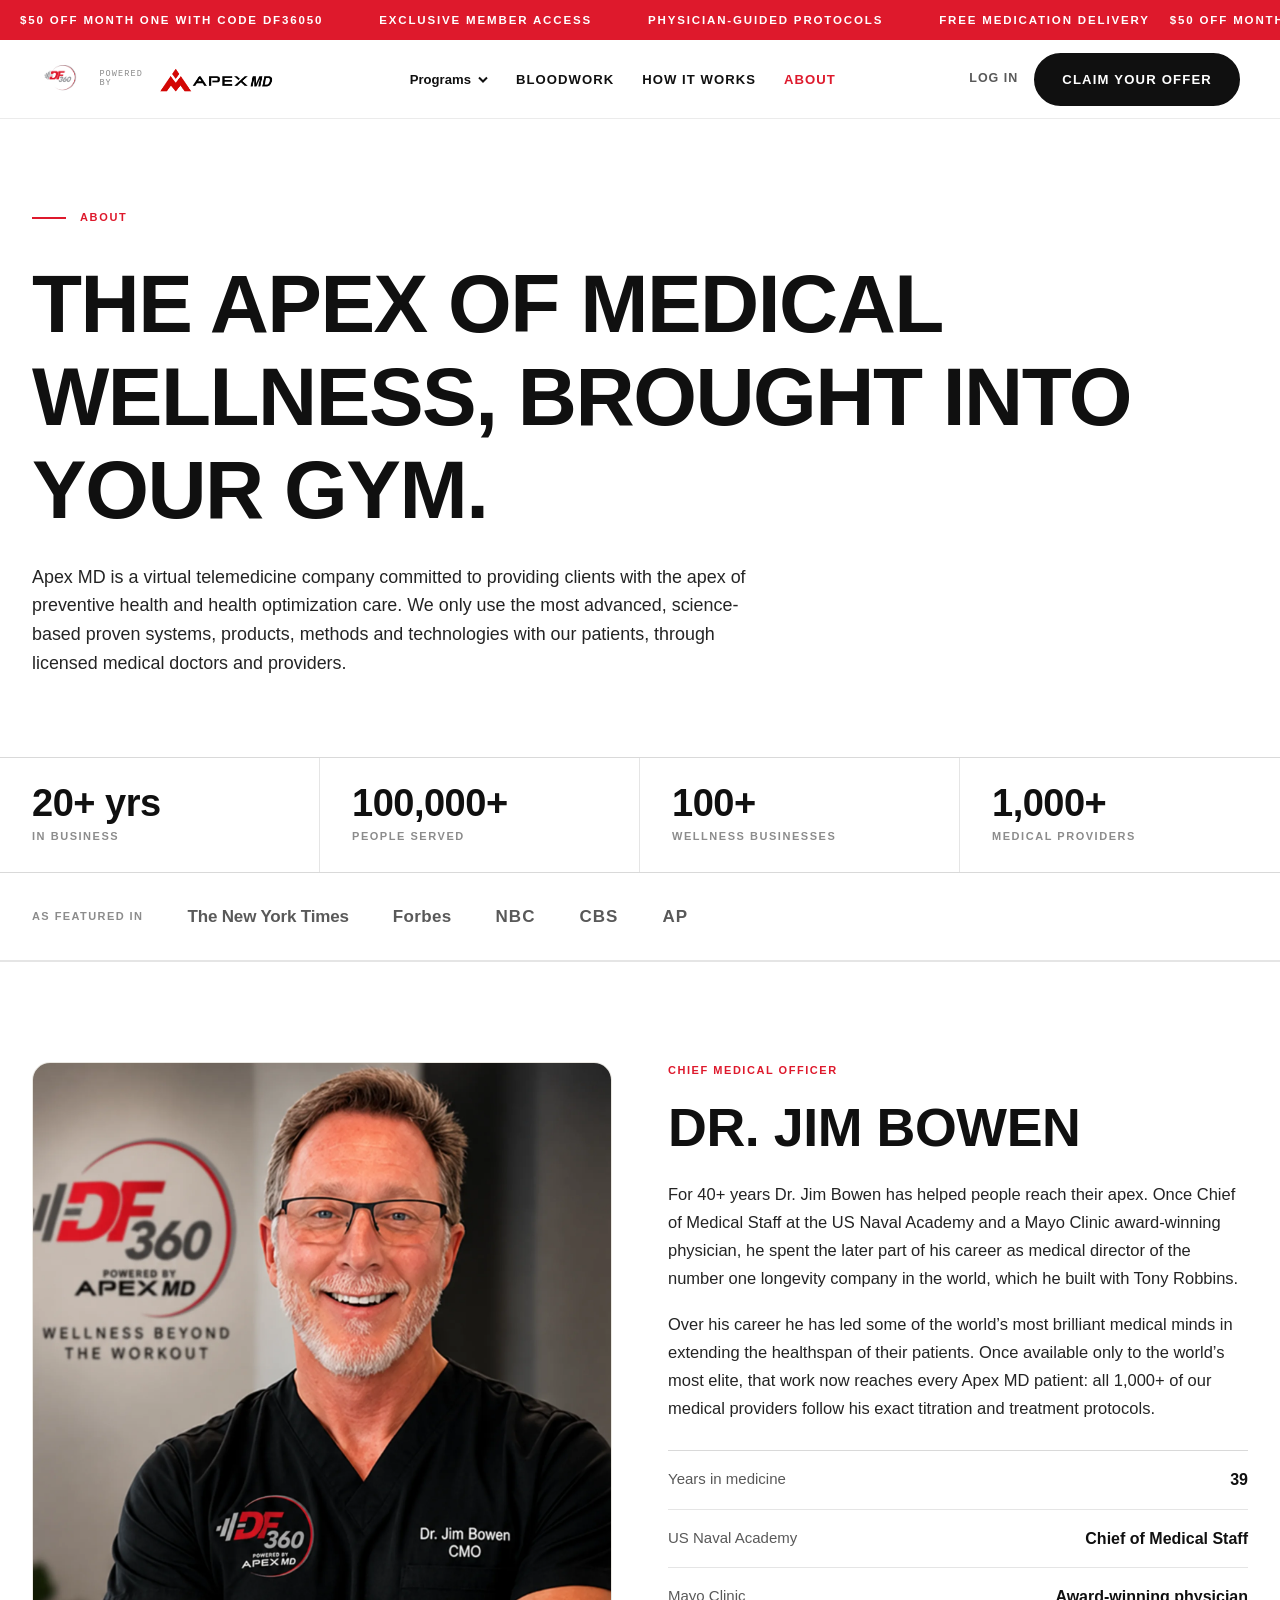
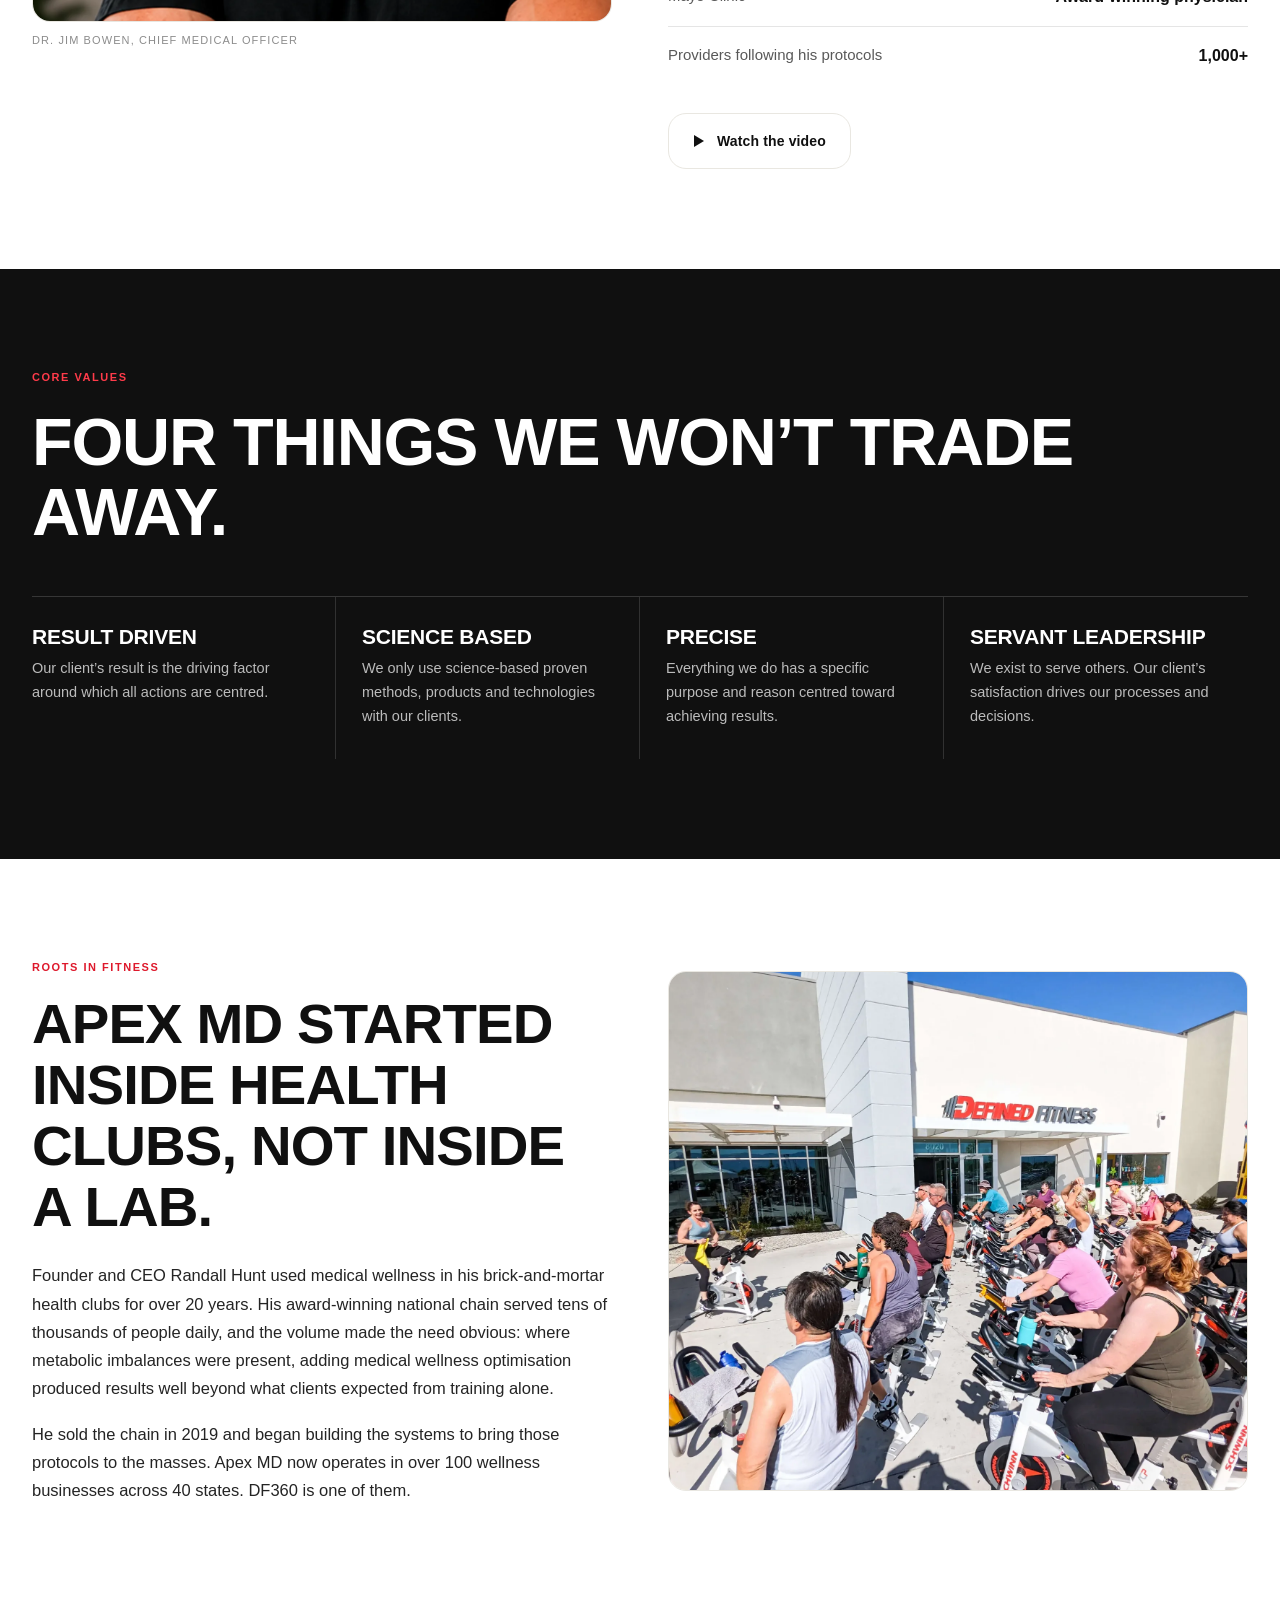
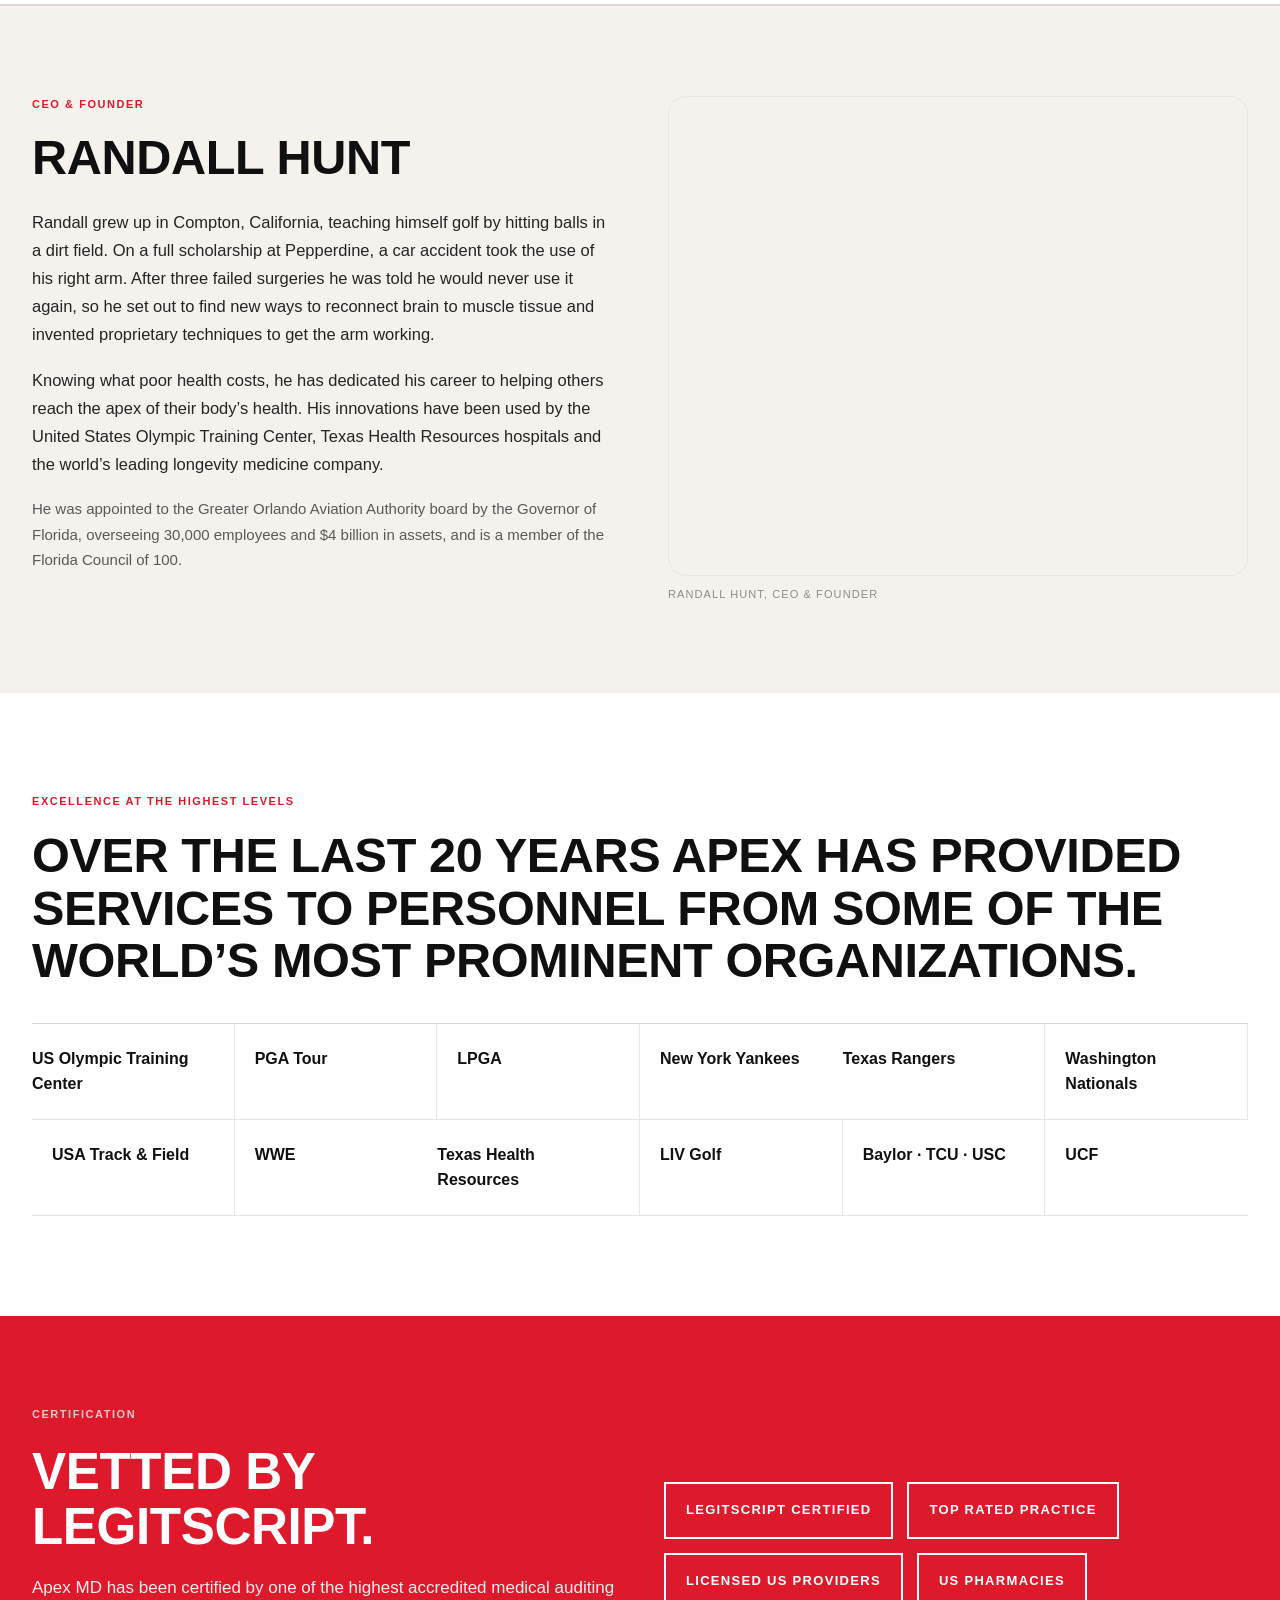
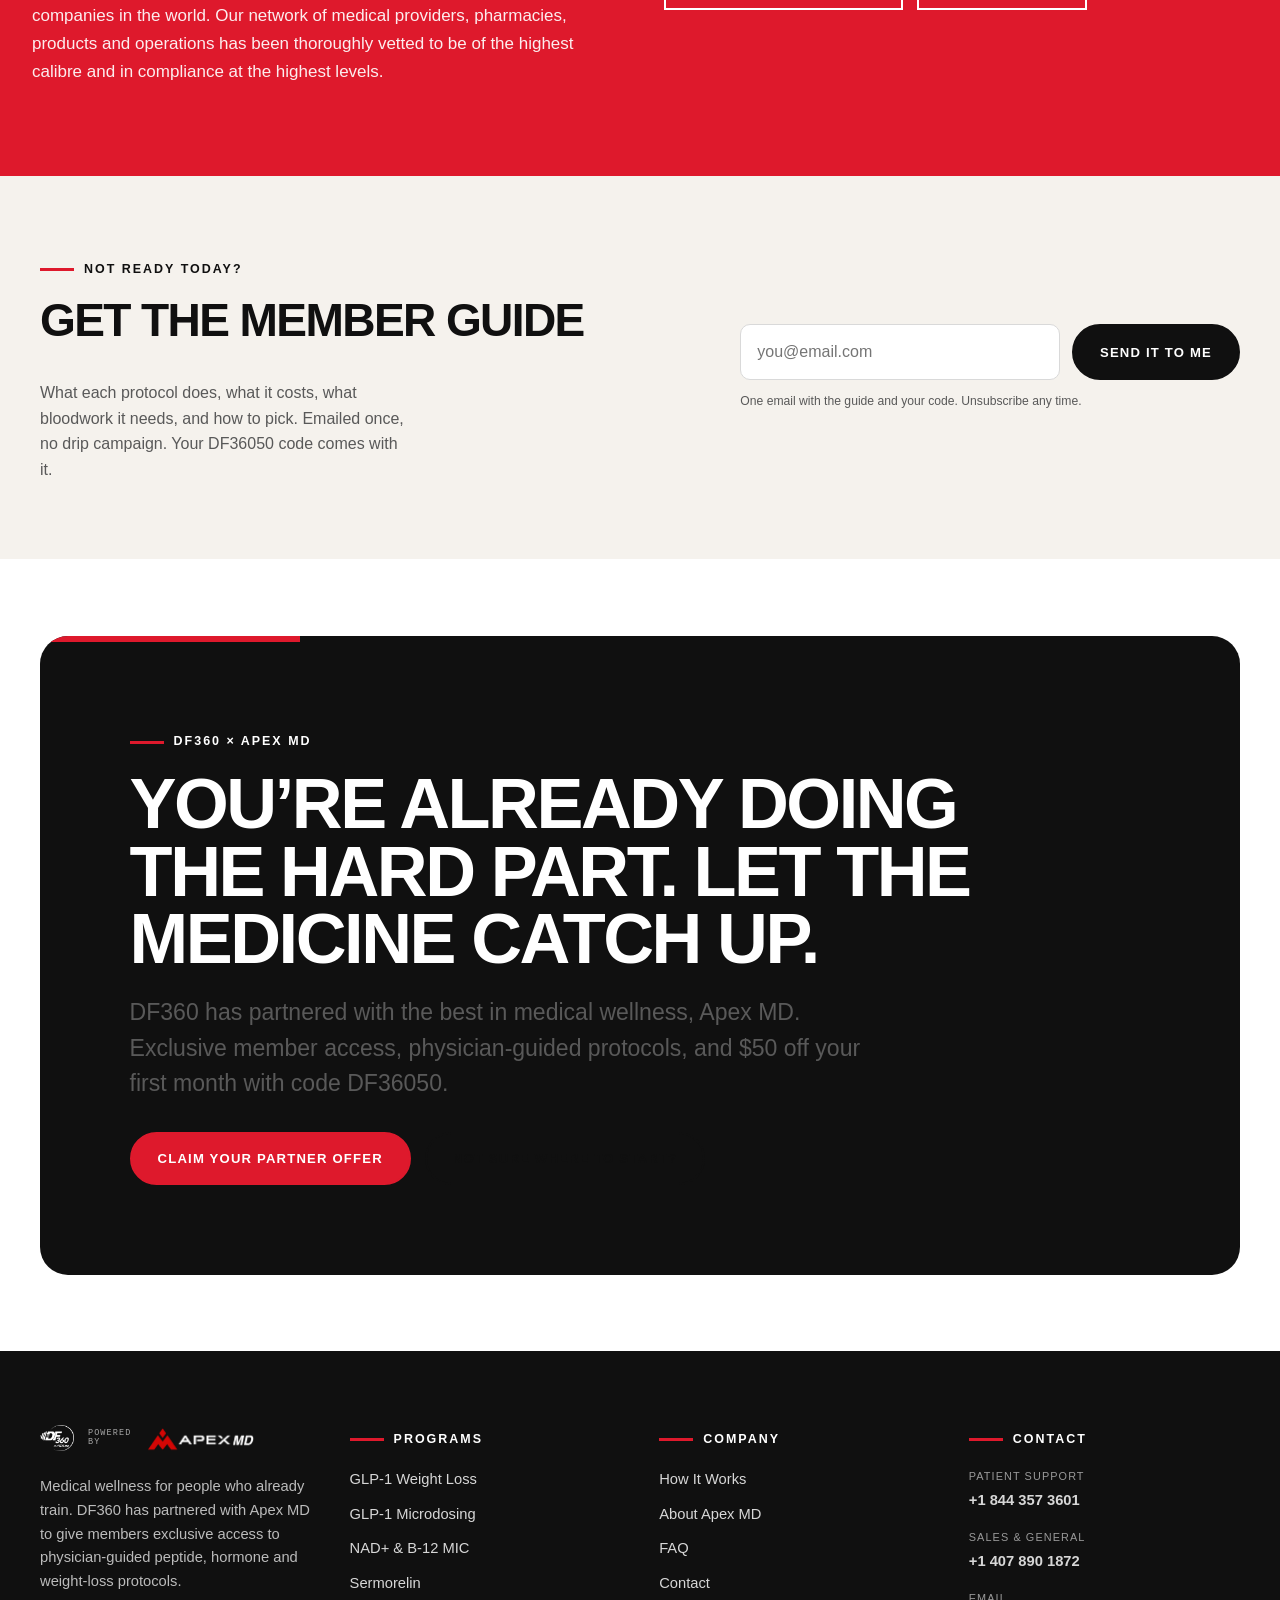
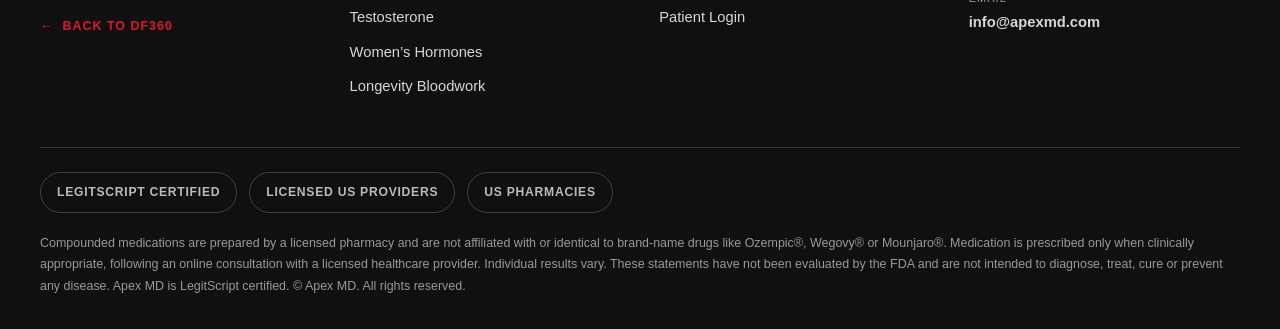
==== about.html @ 0dcdd66c "DF360 site: the SPENGA build rebranded for Defined Fitness Homepage carries the EoS structure in DF3" ====
<!DOCTYPE html>
<html lang="en">
<head>
<meta charset="utf-8">
<meta name="viewport" content="width=device-width, initial-scale=1">
<title>About — DF360 × Apex MD</title>
<meta name="description" content="Apex MD is the medical wellness partner for DF360. Physician-led protocols, quarterly bloodwork, and dosing tuned to your labs.">
<link rel="canonical" href="https://df360.apexmd.com/about.html">
<meta property="og:type" content="website">
<meta property="og:title" content="About — DF360 × Apex MD">
<meta property="og:description" content="Apex MD is the medical wellness partner for DF360. Physician-led protocols, quarterly bloodwork, and dosing tuned to your labs.">
<meta property="og:url" content="https://df360.apexmd.com/about.html">
<link rel="stylesheet" href="df360-theme.css">

<style id="sp-responsive">
[data-spfloat]{display:none}[data-spnav]{display:flex}[data-spburger]{display:none}
[data-spcall]{display:none}[data-splogin]{display:inline}
@media (max-width:1040px){
[data-spfloat]{display:flex}[data-spnav]{display:none}[data-spburger]{display:flex}
[data-spcall]{display:inline-flex}[data-splogin]{display:none}}
#spQuiz[hidden],#spResult[hidden],#spStep1[hidden],#spMobile[hidden]{display:none!important}
#spMobile{position:fixed;inset:0;z-index:2000;background:var(--spg-black,#111);color:#fff;padding:26px 22px;overflow:auto}
#spMobile a{display:block;padding:14px 0;border-bottom:1px solid rgba(255,255,255,.14);color:#fff;text-decoration:none;font-weight:800;letter-spacing:.04em;text-transform:uppercase}
#spMobile .spclose{background:none;border:0;color:#fff;font-size:2rem;cursor:pointer;float:right;line-height:1}
</style>
<script src="analytics.js"></script>
</head>
<body>
<!-- Google Tag Manager (noscript) -->
<noscript><iframe src="https://www.googletagmanager.com/ns.html?id=GTM-MVWKWK6D"
height="0" width="0" style="display:none;visibility:hidden"></iframe></noscript>
<!-- End Google Tag Manager (noscript) -->
<div class="sc-host" data-sc-name="About"><div style="background: rgb(255, 255, 255); color: rgb(16, 16, 16); font-family: var(--spg-font-body);">
  <div class="sc-host" data-sc-name="_SiteHeader"><div style="position: sticky; top: 0px; z-index: 1000;">
  <div class="spg-offerbar">
    <div class="spg-offerbar__track">
      <div class="spg-offerbar__set"><span>$50 off month one with code DF36050</span><span>Exclusive member access</span><span>Physician-guided protocols</span><span>Free medication delivery</span></div>
      <div class="spg-offerbar__set" aria-hidden="true"><span>$50 off month one with code DF36050</span><span>Exclusive member access</span><span>Physician-guided protocols</span><span>Free medication delivery</span></div>
    </div>
  </div>
  <header class="spg-header" style="position: static;">
    <div class="spg-container spg-nav">
      <a class="spg-lockup" href="index.html" style="display: flex; align-items: center; gap: 14px;">
        <img class="spg-lockup__df360" src="img/df360/logo-df360-grey.webp" alt="DF360" fetchpriority="high" decoding="async">
        <span class="spg-lockup__by" style="font-family: var(--spg-font-mono); font-size: 8.5px; line-height: 1.1; letter-spacing: 0.13em; text-transform: uppercase; color: var(--spg-gray-500); white-space: nowrap;">Powered<br>by</span>
        <img class="spg-lockup__apex" src="img/df360/logo-apex-dark.webp" alt="Apex MD" width="1784" height="477" fetchpriority="high" decoding="async">
      </a>
      <nav class="spg-nav__links" data-spnav="1" style="">
        <div style="position: relative;">
          <button type="button" aria-haspopup="true" aria-expanded="false" style="display: flex; align-items: center; gap: 7px; background: none; border: 0px; padding: 8px 0px; cursor: pointer; font: inherit; color: inherit;">
            <span>Programs</span>
            <svg width="10" height="7" viewBox="0 0 10 7" fill="none" aria-hidden="true"><path d="M1 1.5 5 5.5 9 1.5" stroke="currentColor" stroke-width="2"></path></svg>
          </button>
          <div class="spg-navmenu" style="display: none;">
            <a href="weight-loss.html">GLP-1 Weight Loss</a>
            <a href="glp-1-microdosing.html">GLP-1 Microdosing</a>
            <a href="nad.html">NAD+ &amp; B-12 MIC</a>
            <a href="sermorelin.html">Sermorelin</a>
            <a href="testosterone.html">Testosterone</a>
            <a href="hormones.html">Women’s Hormones</a>
            <a href="bloodwork.html">Longevity Bloodwork</a>
          </div>
          
        </div>
        <a href="bloodwork.html">Bloodwork</a>
        <a href="how-it-works.html">How It Works</a>
        <a href="about.html" aria-current="page" style="color: var(--spg-green);">About</a>
      </nav>
      <div style="display: flex; align-items: center; gap: 16px; flex: 0 0 auto;">
        <button data-spburger="1" aria-label="Menu" style="align-items: center; gap: 9px; background: none; border: 0px; cursor: pointer; padding: 8px 2px; font-size: 0.8rem; font-weight: 800; letter-spacing: 0.08em; text-transform: uppercase; color: var(--spg-black);">
          <svg width="20" height="12" viewBox="0 0 20 12" fill="none" aria-hidden="true"><path d="M0 1h20M0 6h20M0 11h20" stroke="currentColor" stroke-width="2"></path></svg>
          <span>Menu</span>
        </button>
        <a href="tel:+18443573601" data-spcall="1" aria-label="Call patient support" style="align-items: center; gap: 8px; font-size: 0.78rem; font-weight: 800; letter-spacing: 0.06em; text-transform: uppercase; color: var(--spg-black); white-space: nowrap;">
          <svg width="15" height="15" viewBox="0 0 24 24" fill="none" aria-hidden="true"><path d="M22 16.9v3a2 2 0 0 1-2.2 2 19.8 19.8 0 0 1-8.6-3.1 19.5 19.5 0 0 1-6-6A19.8 19.8 0 0 1 2.1 4.2 2 2 0 0 1 4.1 2h3a2 2 0 0 1 2 1.7c.1.9.4 1.8.7 2.6a2 2 0 0 1-.5 2.1L8.1 9.7a16 16 0 0 0 6 6l1.3-1.3a2 2 0 0 1 2.1-.4c.8.3 1.7.6 2.6.7a2 2 0 0 1 1.7 2Z" stroke="currentColor" stroke-width="2"></path></svg>
          <span>Call</span>
        </a>
        <a href="https://ehr.apexmd.com/login" data-splogin="1" style="font-size: 0.78rem; font-weight: 800; letter-spacing: 0.08em; text-transform: uppercase; color: var(--spg-gray-700); white-space: nowrap;">Log In</a>
        <button class="spg-btn spg-btn--green spg-btn--sm" style="white-space: nowrap;">Claim Your Offer</button>
      </div>
    </div>
  </header>
  </div><button class="spg-float" data-spfloat="1" style="">
  <span>Not sure where to start? Take the 60-second quiz</span>
  <span style="color: var(--spg-green);">→</span></button></div>

  <section data-screen-label="Hero" style="border-bottom: 1px solid rgb(217, 217, 217);">
    <div style="max-width: 1320px; margin: 0px auto; padding: 90px 32px 80px;">
      <div style="display: flex; align-items: center; gap: 14px; margin-bottom: 30px;">
        <span style="width: 34px; height: 2px; background: rgb(222, 25, 44); display: block;"></span>
        <span style="font-size: 11px; font-weight: 700; letter-spacing: 0.15em; text-transform: uppercase; color: rgb(222, 25, 44);">About</span>
      </div>
      <h1 style="font-size: clamp(44px, 6.4vw, 96px); line-height: 1.14; letter-spacing: -0.018em; margin: 0px 0px 26px; max-width: 15em;">The Apex of Medical Wellness, Brought Into Your Gym.</h1>
      <p style="font-size: clamp(16px, 1.4vw, 20px); line-height: 1.6; color: rgb(36, 36, 36); max-width: 42em; margin: 0px;">Apex MD is a virtual telemedicine company committed to providing clients with the apex of preventive health and health optimization care. We only use the most advanced, science-based proven systems, products, methods and technologies with our patients, through licensed medical doctors and providers.</p>
    </div>
    <div style="display: grid; grid-template-columns: repeat(auto-fit, minmax(200px, 1fr)); border-top: 1px solid rgb(217, 217, 217); max-width: 1320px; margin: 0px auto;">
      <div style="padding: 26px 32px; border-right: 1px solid rgba(0, 0, 0, 0.1);">
        <div style="font-size: clamp(26px, 3vw, 38px); font-weight: 700; letter-spacing: -0.013em; line-height: 1;">20+ yrs</div>
        <div style="font-size: 11px; font-weight: 700; letter-spacing: 0.14em; text-transform: uppercase; color: rgb(140, 140, 140); margin-top: 6px;">In business</div>
      </div>
      <div style="padding: 26px 32px; border-right: 1px solid rgba(0, 0, 0, 0.1);">
        <div style="font-size: clamp(26px, 3vw, 38px); font-weight: 700; letter-spacing: -0.013em; line-height: 1;">100,000+</div>
        <div style="font-size: 11px; font-weight: 700; letter-spacing: 0.14em; text-transform: uppercase; color: rgb(140, 140, 140); margin-top: 6px;">People served</div>
      </div>
      <div style="padding: 26px 32px; border-right: 1px solid rgba(0, 0, 0, 0.1);">
        <div style="font-size: clamp(26px, 3vw, 38px); font-weight: 700; letter-spacing: -0.013em; line-height: 1;">100+</div>
        <div style="font-size: 11px; font-weight: 700; letter-spacing: 0.14em; text-transform: uppercase; color: rgb(140, 140, 140); margin-top: 6px;">Wellness businesses</div>
      </div>
      <div style="padding: 26px 32px;">
        <div style="font-size: clamp(26px, 3vw, 38px); font-weight: 700; letter-spacing: -0.013em; line-height: 1;">1,000+</div>
        <div style="font-size: 11px; font-weight: 700; letter-spacing: 0.14em; text-transform: uppercase; color: rgb(140, 140, 140); margin-top: 6px;">Medical providers</div>
      </div>
    </div>
  </section>

  <section data-screen-label="Press" style="border-bottom: 2px solid rgba(0, 0, 0, 0.1);">
    <div style="max-width: 1320px; margin: 0px auto; padding: 30px 32px; display: flex; flex-wrap: wrap; align-items: center; gap: 14px 44px;">
      <span style="font-size: 11px; font-weight: 700; letter-spacing: 0.13em; text-transform: uppercase; color: rgb(140, 140, 140);">As featured in</span>
      <span style="font-size: 17px; font-weight: 700; letter-spacing: -0.01em; color: rgb(89, 89, 89);">The New York Times</span>
      <span style="font-size: 17px; font-weight: 700; letter-spacing: 0.02em; color: rgb(89, 89, 89);">Forbes</span>
      <span style="font-size: 17px; font-weight: 700; letter-spacing: 0.06em; color: rgb(89, 89, 89);">NBC</span>
      <span style="font-size: 17px; font-weight: 700; letter-spacing: 0.06em; color: rgb(89, 89, 89);">CBS</span>
      <span style="font-size: 17px; font-weight: 700; letter-spacing: 0.06em; color: rgb(89, 89, 89);">AP</span>
    </div>
  </section>

  <section data-screen-label="Dr Bowen" style="max-width: 1320px; margin: 0px auto; padding: 100px 32px;">
    <div style="display: grid; grid-template-columns: repeat(auto-fit, minmax(320px, 1fr)); gap: 56px; align-items: start;">
      <div>
        <div style="height: 560px; border: 1px solid rgb(233, 231, 225); border-radius: 18px; overflow: hidden;">
          <img src="img/df360/bowen-club.webp" alt="Dr. Jim Bowen, Chief Medical Officer" style="width: 100%; height: 100%; object-fit: cover; object-position: center top; display: block;" width="839" height="1100" loading="lazy" decoding="async">
        </div>
        <div style="font-size: 11px; letter-spacing: 0.1em; text-transform: uppercase; color: rgb(140, 140, 140); margin-top: 10px;">Dr. Jim Bowen, Chief Medical Officer</div>
      </div>
      <div>
        <div style="font-size: 11px; font-weight: 700; letter-spacing: 0.14em; text-transform: uppercase; color: rgb(222, 25, 44); margin-bottom: 18px;">Chief Medical Officer</div>
        <h2 style="font-size: clamp(32px, 4.2vw, 56px); line-height: 1.08; letter-spacing: -0.008em; margin: 0px 0px 24px;">Dr. Jim Bowen</h2>
        <p style="font-size: 16.5px; line-height: 1.7; color: rgb(36, 36, 36); margin: 0px 0px 18px;">For 40+ years Dr. Jim Bowen has helped people reach their apex. Once Chief of Medical Staff at the US Naval Academy and a Mayo Clinic award-winning physician, he spent the later part of his career as medical director of the number one longevity company in the world, which he built with Tony Robbins.</p>
        <p style="font-size: 16.5px; line-height: 1.7; color: rgb(36, 36, 36); margin: 0px 0px 18px;">Over his career he has led some of the world’s most brilliant medical minds in extending the healthspan of their patients. Once available only to the world’s most elite, that work now reaches every Apex MD patient: all 1,000+ of our medical providers follow his exact titration and treatment protocols.</p>
        <div style="border-top: 1px solid rgb(217, 217, 217); margin: 28px 0px;">
          <div style="padding: 16px 0px; border-bottom: 1px solid rgba(0, 0, 0, 0.1); display: flex; justify-content: space-between; gap: 20px;"><span style="font-size: 15px; color: rgb(89, 89, 89);">Years in medicine</span><span style="font-size: 16px; font-weight: 700;">39</span></div>
          <div style="padding: 16px 0px; border-bottom: 1px solid rgba(0, 0, 0, 0.1); display: flex; justify-content: space-between; gap: 20px;"><span style="font-size: 15px; color: rgb(89, 89, 89);">US Naval Academy</span><span style="font-size: 16px; font-weight: 700;">Chief of Medical Staff</span></div>
          <div style="padding: 16px 0px; border-bottom: 1px solid rgba(0, 0, 0, 0.1); display: flex; justify-content: space-between; gap: 20px;"><span style="font-size: 15px; color: rgb(89, 89, 89);">Mayo Clinic</span><span style="font-size: 16px; font-weight: 700;">Award-winning physician</span></div>
          <div style="padding: 16px 0px; display: flex; justify-content: space-between; gap: 20px;"><span style="font-size: 15px; color: rgb(89, 89, 89);">Providers following his protocols</span><span style="font-size: 16px; font-weight: 700;">1,000+</span></div>
        </div>
        <a href="https://youtu.be/iT8X27Y_UQU" class="scp0" style="display: inline-flex; align-items: center; gap: 12px; border: 1px solid rgb(233, 231, 225); border-radius: 18px; overflow: hidden; color: rgb(16, 16, 16); text-decoration: none; font-weight: 700; font-size: 14px; letter-spacing: 0.01em; padding: 16px 24px;">
          <svg width="12" height="14" viewBox="0 0 12 14" fill="none" aria-hidden="true"><path d="M1 1l10 6-10 6z" fill="currentColor"></path></svg>
          <span>Watch the video</span>
        </a>
      </div>
    </div>
  </section>

  <section data-screen-label="Values" style="background: rgb(16, 16, 16); color: rgb(255, 255, 255);">
    <div style="max-width: 1320px; margin: 0px auto; padding: 100px 32px;">
      <div style="font-size: 11px; font-weight: 700; letter-spacing: 0.14em; text-transform: uppercase; color: rgb(255, 59, 74); margin-bottom: 20px;">Core values</div>
      <h2 style="font-size: clamp(36px, 5.2vw, 74px); line-height: 1.06; letter-spacing: -0.018em; margin: 0px 0px 48px; max-width: 18em;">Four Things We Won’t Trade Away.</h2>
      <div style="display: grid; grid-template-columns: repeat(auto-fit, minmax(250px, 1fr)); border-top: 1px solid rgba(255, 255, 255, 0.16);">
        <div style="padding: 30px 26px 30px 0px; border-right: 1px solid rgba(255, 255, 255, 0.14);">
          <h3 style="font-size: 21px; letter-spacing: -0.011em; margin: 0px 0px 10px;">Result driven</h3>
          <p style="font-size: 14.5px; line-height: 1.65; color: rgb(187, 187, 187); margin: 0px;">Our client’s result is the driving factor around which all actions are centred.</p>
        </div>
        <div style="padding: 30px 26px; border-right: 1px solid rgba(255, 255, 255, 0.14);">
          <h3 style="font-size: 21px; letter-spacing: -0.011em; margin: 0px 0px 10px;">Science based</h3>
          <p style="font-size: 14.5px; line-height: 1.65; color: rgb(187, 187, 187); margin: 0px;">We only use science-based proven methods, products and technologies with our clients.</p>
        </div>
        <div style="padding: 30px 26px; border-right: 1px solid rgba(255, 255, 255, 0.14);">
          <h3 style="font-size: 21px; letter-spacing: -0.011em; margin: 0px 0px 10px;">Precise</h3>
          <p style="font-size: 14.5px; line-height: 1.65; color: rgb(187, 187, 187); margin: 0px;">Everything we do has a specific purpose and reason centred toward achieving results.</p>
        </div>
        <div style="padding: 30px 0px 30px 26px;">
          <h3 style="font-size: 21px; letter-spacing: -0.011em; margin: 0px 0px 10px;">Servant leadership</h3>
          <p style="font-size: 14.5px; line-height: 1.65; color: rgb(187, 187, 187); margin: 0px;">We exist to serve others. Our client’s satisfaction drives our processes and decisions.</p>
        </div>
      </div>
    </div>
  </section>

  <section data-screen-label="Roots" style="max-width: 1320px; margin: 0px auto; padding: 100px 32px;">
    <div style="display: grid; grid-template-columns: repeat(auto-fit, minmax(320px, 1fr)); gap: 56px; align-items: center;">
      <div>
        <div style="font-size: 11px; font-weight: 700; letter-spacing: 0.14em; text-transform: uppercase; color: rgb(222, 25, 44); margin-bottom: 18px;">Roots in fitness</div>
        <h2 style="font-size: clamp(32px, 4.4vw, 58px); line-height: 1.08; letter-spacing: -0.016em; margin: 0px 0px 24px;">Apex MD started inside health clubs, not inside a lab.</h2>
        <p style="font-size: 16.5px; line-height: 1.7; color: rgb(36, 36, 36); margin: 0px 0px 18px;">Founder and CEO Randall Hunt used medical wellness in his brick-and-mortar health clubs for over 20 years. His award-winning national chain served tens of thousands of people daily, and the volume made the need obvious: where metabolic imbalances were present, adding medical wellness optimisation produced results well beyond what clients expected from training alone.</p>
        <p style="font-size: 16.5px; line-height: 1.7; color: rgb(36, 36, 36); margin: 0px;">He sold the chain in 2019 and began building the systems to bring those protocols to the masses. Apex MD now operates in over 100 wellness businesses across 40 states. DF360 is one of them.</p>
      </div>
      <div style="height: 520px; border: 1px solid rgb(233, 231, 225); border-radius: 18px; overflow: hidden;">
        <img src="img/df360/c7.webp" alt="Strength training at DF360" style="width: 100%; height: 100%; object-fit: cover;" width="1200" height="1200" loading="lazy" decoding="async">
      </div>
    </div>
  </section>

  <section data-screen-label="Randall" style="border-top: 2px solid rgba(0, 0, 0, 0.1); background: rgb(245, 242, 237);">
    <div style="max-width: 1320px; margin: 0px auto; padding: 90px 32px;">
      <div style="display: grid; grid-template-columns: repeat(auto-fit, minmax(320px, 1fr)); gap: 56px; align-items: start;">
        <div>
          <div style="font-size: 11px; font-weight: 700; letter-spacing: 0.14em; text-transform: uppercase; color: rgb(222, 25, 44); margin-bottom: 18px;">CEO &amp; Founder</div>
          <h2 style="font-size: clamp(30px, 3.8vw, 50px); line-height: 1.08; letter-spacing: -0.008em; margin: 0px 0px 24px;">Randall Hunt</h2>
          <p style="font-size: 16.5px; line-height: 1.7; color: rgb(36, 36, 36); margin: 0px 0px 18px;">Randall grew up in Compton, California, teaching himself golf by hitting balls in a dirt field. On a full scholarship at Pepperdine, a car accident took the use of his right arm. After three failed surgeries he was told he would never use it again, so he set out to find new ways to reconnect brain to muscle tissue and invented proprietary techniques to get the arm working.</p>
          <p style="font-size: 16.5px; line-height: 1.7; color: rgb(36, 36, 36); margin: 0px 0px 18px;">Knowing what poor health costs, he has dedicated his career to helping others reach the apex of their body’s health. His innovations have been used by the United States Olympic Training Center, Texas Health Resources hospitals and the world’s leading longevity medicine company.</p>
          <p style="font-size: 15px; line-height: 1.7; color: rgb(89, 89, 89); margin: 0px;">He was appointed to the Greater Orlando Aviation Authority board by the Governor of Florida, overseeing 30,000 employees and $4 billion in assets, and is a member of the Florida Council of 100.</p>
        </div>
        <div>
          <div style="height: 480px; border: 1px solid rgb(233, 231, 225); border-radius: 18px; overflow: hidden;">
            <image-slot id="about-randall" shape="rect" fit="cover" placeholder="Drop Randall Hunt's photo"></image-slot>
          </div>
          <div style="font-size: 11px; letter-spacing: 0.1em; text-transform: uppercase; color: rgb(140, 140, 140); margin-top: 10px;">Randall Hunt, CEO &amp; Founder</div>
        </div>
      </div>
    </div>
  </section>

  <section data-screen-label="Organizations" style="max-width: 1320px; margin: 0px auto; padding: 100px 32px;">
    <div style="font-size: 11px; font-weight: 700; letter-spacing: 0.14em; text-transform: uppercase; color: rgb(222, 25, 44); margin-bottom: 18px;">Excellence at the highest levels</div>
    <h2 style="font-size: clamp(30px, 3.8vw, 50px); line-height: 1.08; letter-spacing: -0.008em; margin: 0px 0px 16px; max-width: 24em;">Over the last 20 years Apex has provided services to personnel from some of the world’s most prominent organizations.</h2>
    <div style="display: grid; grid-template-columns: repeat(auto-fit, minmax(200px, 1fr)); border-top: 1px solid rgb(217, 217, 217); margin-top: 36px;">
      <div style="padding: 22px 20px 22px 0px; border-right: 1px solid rgba(0, 0, 0, 0.1); border-bottom: 1px solid rgba(0, 0, 0, 0.1); font-size: 16px; font-weight: 700;">US Olympic Training Center</div>
      <div style="padding: 22px 20px; border-right: 1px solid rgba(0, 0, 0, 0.1); border-bottom: 1px solid rgba(0, 0, 0, 0.1); font-size: 16px; font-weight: 700;">PGA Tour</div>
      <div style="padding: 22px 20px; border-right: 1px solid rgba(0, 0, 0, 0.1); border-bottom: 1px solid rgba(0, 0, 0, 0.1); font-size: 16px; font-weight: 700;">LPGA</div>
      <div style="padding: 22px 0px 22px 20px; border-bottom: 1px solid rgba(0, 0, 0, 0.1); font-size: 16px; font-weight: 700;">New York Yankees</div>
      <div style="padding: 22px 20px 22px 0px; border-right: 1px solid rgba(0, 0, 0, 0.1); border-bottom: 1px solid rgba(0, 0, 0, 0.1); font-size: 16px; font-weight: 700;">Texas Rangers</div>
      <div style="padding: 22px 20px; border-right: 1px solid rgba(0, 0, 0, 0.1); border-bottom: 1px solid rgba(0, 0, 0, 0.1); font-size: 16px; font-weight: 700;">Washington Nationals</div>
      <div style="padding: 22px 20px; border-right: 1px solid rgba(0, 0, 0, 0.1); border-bottom: 1px solid rgba(0, 0, 0, 0.1); font-size: 16px; font-weight: 700;">USA Track &amp; Field</div>
      <div style="padding: 22px 0px 22px 20px; border-bottom: 1px solid rgba(0, 0, 0, 0.1); font-size: 16px; font-weight: 700;">WWE</div>
      <div style="padding: 22px 20px 22px 0px; border-right: 1px solid rgba(0, 0, 0, 0.1); border-bottom: 1px solid rgba(0, 0, 0, 0.1); font-size: 16px; font-weight: 700;">Texas Health Resources</div>
      <div style="padding: 22px 20px; border-right: 1px solid rgba(0, 0, 0, 0.1); border-bottom: 1px solid rgba(0, 0, 0, 0.1); font-size: 16px; font-weight: 700;">LIV Golf</div>
      <div style="padding: 22px 20px; border-right: 1px solid rgba(0, 0, 0, 0.1); border-bottom: 1px solid rgba(0, 0, 0, 0.1); font-size: 16px; font-weight: 700;">Baylor · TCU · USC</div>
      <div style="padding: 22px 0px 22px 20px; border-bottom: 1px solid rgba(0, 0, 0, 0.1); font-size: 16px; font-weight: 700;">UCF</div>
    </div>
  </section>

  <section data-screen-label="LegitScript" style="background: rgb(222, 25, 44); color: rgb(255, 255, 255);">
    <div style="max-width: 1320px; margin: 0px auto; padding: 90px 32px;">
      <div style="display: grid; grid-template-columns: repeat(auto-fit, minmax(300px, 1fr)); gap: 48px; align-items: center;">
        <div>
          <div style="font-size: 11px; font-weight: 700; letter-spacing: 0.14em; text-transform: uppercase; opacity: 0.75; margin-bottom: 20px;">Certification</div>
          <h2 style="font-size: clamp(30px, 4vw, 52px); line-height: 1.08; letter-spacing: -0.008em; margin: 0px 0px 20px;">Vetted by LegitScript.</h2>
          <p style="font-size: 17px; line-height: 1.65; margin: 0px; opacity: 0.92;">Apex MD has been certified by one of the highest accredited medical auditing companies in the world. Our network of medical providers, pharmacies, products and operations has been thoroughly vetted to be of the highest calibre and in compliance at the highest levels.</p>
        </div>
        <div style="display: flex; flex-wrap: wrap; gap: 14px;">
          <div style="border: 2px solid rgb(255, 255, 255); padding: 16px 20px; font-size: 13px; font-weight: 700; letter-spacing: 0.1em; text-transform: uppercase;">LegitScript certified</div>
          <div style="border: 2px solid rgb(255, 255, 255); padding: 16px 20px; font-size: 13px; font-weight: 700; letter-spacing: 0.1em; text-transform: uppercase;">Top rated practice</div>
          <div style="border: 2px solid rgb(255, 255, 255); padding: 16px 20px; font-size: 13px; font-weight: 700; letter-spacing: 0.1em; text-transform: uppercase;">Licensed US providers</div>
          <div style="border: 2px solid rgb(255, 255, 255); padding: 16px 20px; font-size: 13px; font-weight: 700; letter-spacing: 0.1em; text-transform: uppercase;">US pharmacies</div>
        </div>
      </div>
    </div>
  </section>

  <div class="sc-host" data-sc-name="_SiteFooter"><section class="spg-section spg-section--tight spg-section--soft" data-screen-label="Lead capture">
  <div class="spg-container">
    <div class="spg-split spg-split--lead" style="align-items: center;">
      <div>
        <div class="spg-kicker">Not Ready Today?</div>
        <h2 style="font-size: clamp(2rem, 3.6vw, 3.4rem);">Get the Member Guide</h2>
        <p class="spg-muted" style="max-width: 42ch; margin: 0px;">What each protocol does, what it costs, what bloodwork it needs, and how to pick. Emailed once, no drip campaign. Your DF36050 code comes with it.</p>
      </div>
      <div>
        
          <form style="display: flex; flex-wrap: wrap; gap: 12px;" data-lead="guide">
            <input type="text" name="company" tabindex="-1" autocomplete="off" aria-hidden="true" style="position:absolute;left:-9999px;width:1px;height:1px;opacity:0">
            <label for="lead-email" style="position: absolute; width: 1px; height: 1px; overflow: hidden; clip: rect(0px, 0px, 0px, 0px);">Email address</label>
            <input class="spg-field" id="lead-email" name="email" type="email" required="" placeholder="you@email.com" style="flex: 1 1 220px;">
            <button class="spg-btn spg-btn--green" type="submit">Send It To Me</button>
            <p class="spg-muted" style="flex: 1 1 100%; font-size: 0.76rem; margin: 0px;">One email with the guide and your code. Unsubscribe any time.</p>
          </form>
        
        
      </div>
    </div>
  </div></section><section class="spg-section spg-section--tight" style="background: var(--spg-white);">
  <div class="spg-container">
    <div class="spg-cta">
      <div class="spg-kicker" style="color: var(--spg-white);">DF360 × Apex MD</div>
      <h2>You’re Already Doing the Hard Part. Let the Medicine Catch Up.</h2>
      <p class="spg-lead spg-muted" style="margin-bottom: 30px;">DF360 has partnered with the best in medical wellness, Apex MD. Exclusive member access, physician-guided protocols, and $50 off your first month with code DF36050.</p>
      <div style="display: flex; flex-wrap: wrap; gap: 14px;">
        <a class="spg-btn spg-btn--green" href="https://formdf360.apexmd.com/?categoryId=weight-loss" target="_blank" rel="noopener">Claim Your Partner Offer</a>
        <a class="spg-btn spg-btn--outline" href="how-it-works.html">Not Sure Where to Start?</a>
      </div>
    </div>
  </div></section><footer class="spg-footer">
  <div class="spg-container">
    <div class="spg-grid" style="grid-template-columns: repeat(auto-fit, minmax(230px, 1fr));">
      <div>
        <div style="display: flex; align-items: center; gap: 14px; margin-bottom: 22px;">
          <img src="img/df360/logo-df360-white.webp" alt="DF360" style="height: 26px; width: auto;" loading="lazy" decoding="async">
          <span style="font-family: var(--spg-font-mono); font-size: 8.5px; line-height: 1.1; letter-spacing: 0.13em; text-transform: uppercase; color: rgba(255,255,255,0.62); white-space: nowrap;">Powered<br>by</span>
          <img src="img/df360/logo-apex-white.webp" alt="Apex MD" style="height: 30px; width: auto;" width="1784" height="477" loading="lazy" decoding="async">
        </div>
        <p style="max-width: 34em; color: rgb(187, 187, 187); font-size: 0.92rem;">Medical wellness for people who already train. DF360 has partnered with Apex MD to give members exclusive access to physician-guided peptide, hormone and weight-loss protocols.</p>
        <a href="https://www.defined.com" style="display: inline-flex; align-items: center; gap: 9px; color: var(--spg-green); font-size: 0.78rem; font-weight: 800; letter-spacing: 0.08em; text-transform: uppercase;"><span>←</span><span>Back to DF360</span></a>
      </div>
      <div>
        <div class="spg-kicker" style="color: var(--spg-white);">Programs</div>
        <div style="display: flex; flex-direction: column; gap: 11px; font-size: 0.92rem;">
          <a href="weight-loss.html">GLP-1 Weight Loss</a>
          <a href="glp-1-microdosing.html">GLP-1 Microdosing</a>
          <a href="nad.html">NAD+ &amp; B-12 MIC</a>
          <a href="sermorelin.html">Sermorelin</a>
          <a href="testosterone.html">Testosterone</a>
          <a href="hormones.html">Women’s Hormones</a>
          <a href="bloodwork.html">Longevity Bloodwork</a>
        </div>
      </div>
      <div>
        <div class="spg-kicker" style="color: var(--spg-white);">Company</div>
        <div style="display: flex; flex-direction: column; gap: 11px; font-size: 0.92rem;">
          <a href="how-it-works.html">How It Works</a>
          <a href="about.html">About Apex MD</a>
          <a href="faq.html">FAQ</a>
          <a href="contact.html">Contact</a>
          <a href="https://ehr.apexmd.com/login">Patient Login</a>
        </div>
      </div>
      <div>
        <div class="spg-kicker" style="color: var(--spg-white);">Contact</div>
        <div style="display: flex; flex-direction: column; gap: 16px; font-size: 0.92rem;">
          <div>
            <div style="font-size: 0.68rem; color: rgb(153, 153, 153); letter-spacing: 0.1em; text-transform: uppercase; margin-bottom: 4px;">Patient support</div>
            <a href="tel:+18443573601" style="font-weight: 800;">+1 844 357 3601</a>
          </div>
          <div>
            <div style="font-size: 0.68rem; color: rgb(153, 153, 153); letter-spacing: 0.1em; text-transform: uppercase; margin-bottom: 4px;">Sales &amp; general</div>
            <a href="tel:+14078901872" style="font-weight: 800;">+1 407 890 1872</a>
          </div>
          <div>
            <div style="font-size: 0.68rem; color: rgb(153, 153, 153); letter-spacing: 0.1em; text-transform: uppercase; margin-bottom: 4px;">Email</div>
            <a href="mailto:info@apexmd.com" style="font-weight: 800;">info@apexmd.com</a>
          </div>
        </div>
      </div>
    </div>
    <div class="spg-footer__bottom">
      <div class="spg-feature-strip" style="margin-bottom: 20px;">
        <span class="spg-chip" style="background: transparent; border-color: rgba(255, 255, 255, 0.2); color: rgb(187, 187, 187);">LegitScript certified</span>
        <span class="spg-chip" style="background: transparent; border-color: rgba(255, 255, 255, 0.2); color: rgb(187, 187, 187);">Licensed US providers</span>
        <span class="spg-chip" style="background: transparent; border-color: rgba(255, 255, 255, 0.2); color: rgb(187, 187, 187);">US pharmacies</span>
      </div>
      <p style="margin: 0px; font-size: 0.78rem; line-height: 1.7;">Compounded medications are prepared by a licensed pharmacy and are not affiliated with or identical to brand-name drugs like Ozempic®, Wegovy® or Mounjaro®. Medication is prescribed only when clinically appropriate, following an online consultation with a licensed healthcare provider. Individual results vary. These statements have not been evaluated by the FDA and are not intended to diagnose, treat, cure or prevent any disease. Apex MD is LegitScript certified. © Apex MD. All rights reserved.</p>
    </div>
  </div></footer></div></div></div>

  <div class="spg-quiz__backdrop" id="spQuiz" hidden>
    <div class="spg-quiz">
      <div class="spg-quiz__head">
        <div style="display: flex; align-items: baseline; gap: 14px;">
          <span style="font-size: 0.68rem; font-weight: 800; letter-spacing: 0.16em; text-transform: uppercase; color: var(--spg-green);"><span id="spStepLabel">01 / 02</span></span>
          <span style="font-size: 0.95rem; font-weight: 800; letter-spacing: 0.04em; text-transform: uppercase;">Find Your Program</span>
        </div>
        <button aria-label="Close" data-spquiz-close="1" style="background: none; border: 0px; color: inherit; cursor: pointer; font-size: 1.5rem; line-height: 1; padding: 2px 6px;">×</button>
      </div>

      
        <div class="spg-quiz__body" id="spStep1">
          <h2 style="font-size: clamp(2rem, 4vw, 3rem); margin-bottom: 12px;">What Are You Here to Change?</h2>
          <p class="spg-muted" style="margin-bottom: 22px;">Pick the one that sounds most like you. We will point you at the right protocol and pre-fill your intake.</p>
          <div style="display: grid; gap: 0px;">
            <button class="spg-quiz__opt" data-key="glp1"><span class="spg-quiz__num">01</span><b>Lose weight and keep it off</b><span style="color: var(--spg-green); font-weight: 800;">→</span></button>
            <button class="spg-quiz__opt" data-key="micro"><span class="spg-quiz__num">02</span><b>Quiet the food noise and improve metabolic health</b><span style="color: var(--spg-green); font-weight: 800;">→</span></button>
            <button class="spg-quiz__opt" data-key="nad"><span class="spg-quiz__num">03</span><b>Get my energy back at the cellular level</b><span style="color: var(--spg-green); font-weight: 800;">→</span></button>
            <button class="spg-quiz__opt" data-key="sermorelin"><span class="spg-quiz__num">04</span><b>Build muscle, recover faster, sleep deeper</b><span style="color: var(--spg-green); font-weight: 800;">→</span></button>
            <button class="spg-quiz__opt" data-key="trt"><span class="spg-quiz__num">05</span><b>Drive, strength and vitality — men</b><span style="color: var(--spg-green); font-weight: 800;">→</span></button>
            <button class="spg-quiz__opt" data-key="hrt"><span class="spg-quiz__num">06</span><b>Mood, sleep and balance — women</b><span style="color: var(--spg-green); font-weight: 800;">→</span></button>
            <button class="spg-quiz__opt" data-key="b12"><span class="spg-quiz__num">07</span><b>A straightforward energy lift</b><span style="color: var(--spg-green); font-weight: 800;">→</span></button>
            <button class="spg-quiz__opt" data-key="bloodwork" style="border-bottom: 0px;"><span class="spg-quiz__num">08</span><b>Not sure yet — show me my numbers first</b><span style="color: var(--spg-green); font-weight: 800;">→</span></button>
          </div>
        </div>
        <div class="spg-quiz__body" id="spResult" hidden>
          <div class="spg-kicker" style="margin-bottom:14px">Your recommended protocol</div>
          <h2 style="font-size:clamp(2.2rem,4.4vw,3.4rem);margin-bottom:16px" id="spName"></h2>
          <p style="font-size:1.05rem;margin-bottom:24px" id="spWhy"></p>
          <div class="spg-stats spg-stats--light" style="border-top:1px solid var(--spg-gray-300);border-bottom:1px solid var(--spg-gray-300);margin-bottom:26px">
            <div class="spg-stat"><div class="spg-stat__label" style="margin:0 0 6px">Member price</div><div class="spg-stat__num" style="font-size:1.6rem" id="spPrice"></div></div>
            <div class="spg-stat"><div class="spg-stat__label" style="margin:0 0 6px">Bloodwork</div><div class="spg-stat__num" style="font-size:1.6rem" id="spLabs"></div></div>
            <div class="spg-stat"><div class="spg-stat__label" style="margin:0 0 6px">Commitment</div><div class="spg-stat__num" style="font-size:1.6rem">Month to month</div></div>
          </div>
          <div style="display:flex;flex-wrap:wrap;gap:12px;align-items:center">
            <a class="spg-btn spg-btn--green" id="spForm" href="#">Claim Your Partner Offer</a>
            <a class="spg-btn spg-btn--outline" id="spPage" href="#">Read the program first</a>
            <button class="spg-btn spg-btn--ghost" type="button" data-spquiz-back="1"><span aria-hidden="true">←</span> Back to questions</button>
          </div>
        </div>
      

      
    </div>
  </div>
<div id="spMobile" hidden>
  <button class="spclose" data-spmobile-close="1" aria-label="Close menu">&times;</button>
  <div style="clear:both;height:8px"></div>
  <a href="weight-loss.html">GLP-1 Weight Loss</a>
  <a href="glp-1-microdosing.html">GLP-1 Microdosing</a>
  <a href="testosterone.html">Testosterone</a>
  <a href="hormones.html">Hormone Replacement</a>
  <a href="nad.html">NAD+</a>
  <a href="sermorelin.html">Sermorelin</a>
  <a href="bloodwork.html">Bloodwork</a>
  <a href="how-it-works.html">How It Works</a>
  <a href="about.html">About</a>
  <a href="faq.html">FAQ</a>
  <a href="contact.html">Contact</a>
  <a href="#" data-spquiz-open="1" style="color:var(--spg-green,#DE192C)">Find My Program &rarr;</a>
</div>
<script src="df360-app.js"></script>
<script src="chatbot.js"></script>
<script src="affiliate.js"></script>
</body>
</html>
---- df360-theme.css ----
/* =========================================================
   DF360 × APEX MD — Brand CSS
   Tokens per DF360-Package/README.md
   ========================================================= */

/* ---------- Brand Variables ---------- */
:root {
  --spg-black: #101010;          /* dark ground */
  --spg-charcoal: #1A1A1A;
  --spg-gray-900: #242424;
  --spg-gray-700: #595959;
  --spg-gray-500: #8C8C8C;
  --spg-gray-300: #D9D9D9;
  --spg-gray-200: #E9E7E1;       /* desk */
  --spg-gray-100: #F5F2ED;       /* light ground */
  --spg-white: #FFFFFF;

  /* Accent — DF360 green.
     --spg-green    : deep tone. CTA fills, and green TEXT on light grounds.
     --spg-green-bright / -light : vivid tones. Use ONLY on dark grounds;
     #FF3B4A on white is ~1.9:1 and fails contrast. */
  --spg-green: #DE192C;
  --spg-green-dark: #B3121F;
  --spg-green-bright: #FF3B4A;
  --spg-green-light: #FF8A92;

  --spg-font-display: "Helvetica Neue", HelveticaNeue, Helvetica, Arial, sans-serif;
  --spg-font-body: "Helvetica Neue", Helvetica, Arial, sans-serif;
  --spg-font-mono: Menlo, "SF Mono", ui-monospace, Consolas, monospace;

  --spg-radius-sm: 10px;
  --spg-radius-md: 18px;
  --spg-radius-lg: 28px;
  --spg-radius-pill: 999px;

  --spg-shadow: 0 18px 50px rgba(0, 0, 0, 0.10);
  --spg-shadow-hover: 0 24px 70px rgba(0, 0, 0, 0.16);

  --spg-container: 1240px;
  --spg-section-space: clamp(72px, 9vw, 140px);
  --spg-transition: 220ms ease;
}

/* ---------- Reset ---------- */
*,
*::before,
*::after {
  box-sizing: border-box;
}

html {
  scroll-behavior: smooth;
}

body {
  margin: 0;
  background: var(--spg-white);
  color: var(--spg-black);
  font-family: var(--spg-font-body);
  font-size: 16px;
  line-height: 1.6;
  -webkit-font-smoothing: antialiased;
}

img,
video {
  display: block;
  max-width: 100%;
}

a {
  color: inherit;
  text-decoration: none;
}

button,
input,
textarea,
select {
  font: inherit;
}

/* ---------- Layout ---------- */
.spg-container {
  width: 100%;
  max-width: calc(var(--spg-container) + 80px);
  padding-inline: 40px;
  margin-inline: auto;
}

.spg-section {
  padding-block: var(--spg-section-space);
}

.spg-section--tight {
  padding-block: clamp(48px, 6vw, 88px);
}

.spg-section--dark {
  background: var(--spg-black);
  color: var(--spg-white);
}

.spg-section--soft {
  background: var(--spg-gray-100);
}

.spg-grid {
  display: grid;
  gap: clamp(24px, 3vw, 42px);
}

.spg-grid--2 {
  grid-template-columns: repeat(2, minmax(0, 1fr));
}

.spg-grid--3 {
  grid-template-columns: repeat(3, minmax(0, 1fr));
}

.spg-grid--4 {
  grid-template-columns: repeat(4, minmax(0, 1fr));
}

/* ---------- Typography ---------- */
.spg-kicker,
.eyebrow {
  display: inline-flex;
  align-items: center;
  gap: 10px;
  margin: 0 0 18px;
  font-size: 0.78rem;
  font-weight: 800;
  letter-spacing: 0.16em;
  text-transform: uppercase;
}

.spg-kicker::before,
.eyebrow::before {
  content: "";
  width: 34px;
  height: 3px;
  background: var(--spg-green);
}

h1,
h2,
h3,
.spg-display {
  margin-top: 0;
  font-family: var(--spg-font-display);
  font-weight: 900;
  line-height: 0.96;
  letter-spacing: -0.035em;
  text-transform: uppercase;
}

h1,
.spg-h1 {
  font-size: clamp(3.5rem, 8vw, 8.75rem);
}

h2,
.spg-h2 {
  font-size: clamp(2.5rem, 5.5vw, 5.6rem);
}

h3,
.spg-h3 {
  font-size: clamp(1.6rem, 2.7vw, 2.8rem);
}

p {
  margin: 0 0 1.25em;
}

.spg-lead {
  max-width: 760px;
  font-size: clamp(1.1rem, 1.8vw, 1.45rem);
  line-height: 1.55;
}

.spg-muted {
  color: var(--spg-gray-700);
}

.spg-section--dark .spg-muted {
  color: #BBBBBB;
}

/* ---------- Header / Navigation ---------- */
.spg-header {
  position: sticky;
  top: 0;
  z-index: 1000;
  background: rgba(255, 255, 255, 0.94);
  border-bottom: 1px solid rgba(0, 0, 0, 0.08);
  backdrop-filter: blur(16px);
}

.spg-nav {
  min-height: 78px;
  display: flex;
  align-items: center;
  justify-content: space-between;
  gap: 28px;
}

.spg-logo {
  max-width: 150px;
}

.spg-nav__links {
  display: flex;
  align-items: center;
  gap: 28px;
  font-size: 0.82rem;
  font-weight: 800;
  letter-spacing: 0.08em;
  text-transform: uppercase;
}

.spg-nav__links a {
  position: relative;
  padding-block: 8px;
}

.spg-nav__links a::after {
  content: "";
  position: absolute;
  left: 0;
  bottom: 2px;
  width: 100%;
  height: 2px;
  background: var(--spg-green);
  transform: scaleX(0);
  transform-origin: right;
  transition: transform var(--spg-transition);
}

.spg-nav__links a:hover::after {
  transform: scaleX(1);
  transform-origin: left;
}

/* ---------- Buttons ---------- */
.spg-btn,
button.spg-btn {
  display: inline-flex;
  align-items: center;
  justify-content: center;
  min-height: 52px;
  padding: 14px 26px;
  border: 2px solid var(--spg-black);
  border-radius: var(--spg-radius-pill);
  background: var(--spg-black);
  color: var(--spg-white);
  font-size: 0.82rem;
  font-weight: 900;
  letter-spacing: 0.09em;
  text-transform: uppercase;
  cursor: pointer;
  transition:
    transform var(--spg-transition),
    background var(--spg-transition),
    color var(--spg-transition),
    border-color var(--spg-transition);
}

.spg-btn:hover {
  transform: translateY(-2px);
  background: var(--spg-green);
  border-color: var(--spg-green);
}

.spg-btn--outline {
  background: transparent;
  color: var(--spg-black);
}

.spg-btn--outline:hover {
  color: var(--spg-white);
}

.spg-section--dark .spg-btn--outline {
  border-color: var(--spg-white);
  color: var(--spg-white);
}

.spg-btn--green {
  border-color: var(--spg-green);
  background: var(--spg-green);
}

.spg-btn--green:hover {
  border-color: var(--spg-green-dark);
  background: var(--spg-green-dark);
}

/* ---------- Hero ---------- */
.spg-hero {
  position: relative;
  min-height: 78vh;
  display: grid;
  align-items: end;
  overflow: hidden;
  background: var(--spg-black);
  color: var(--spg-white);
}

.spg-hero__media {
  position: absolute;
  inset: 0;
}

.spg-hero__media img,
.spg-hero__media video {
  width: 100%;
  height: 100%;
  object-fit: cover;
}

.spg-hero::after {
  content: "";
  position: absolute;
  inset: 0;
  background:
    linear-gradient(180deg, rgba(0,0,0,0.12) 10%, rgba(0,0,0,0.78) 100%);
}

.spg-hero__content {
  position: relative;
  z-index: 2;
  padding-block: clamp(80px, 10vw, 140px) clamp(60px, 7vw, 100px);
}

.spg-hero h1 {
  max-width: 980px;
  margin-bottom: 24px;
}

.spg-hero p {
  max-width: 700px;
  font-size: clamp(1.08rem, 1.6vw, 1.3rem);
}

/* ---------- Split Editorial Section ---------- */
.spg-split {
  display: grid;
  grid-template-columns: minmax(0, 0.95fr) minmax(0, 1.05fr);
  gap: clamp(36px, 7vw, 100px);
  align-items: center;
}

.spg-split--lead {
  grid-template-columns: minmax(0, 1.1fr) minmax(0, 0.9fr);
}

.spg-split__media {
  min-height: 560px;
  overflow: hidden;
  border-radius: var(--spg-radius-lg);
}

.spg-split__media img {
  width: 100%;
  height: 100%;
  min-height: inherit;
  object-fit: cover;
}

/* ---------- Cards ---------- */
.spg-card {
  overflow: hidden;
  border: 1px solid var(--spg-gray-200);
  border-radius: var(--spg-radius-md);
  background: var(--spg-white);
  transition:
    transform var(--spg-transition),
    box-shadow var(--spg-transition);
}

.spg-card:hover {
  transform: translateY(-6px);
  box-shadow: var(--spg-shadow-hover);
}

.spg-card__image {
  aspect-ratio: 4 / 3;
  overflow: hidden;
  background: var(--spg-gray-100);
}

.spg-card__image img {
  width: 100%;
  height: 100%;
  object-fit: cover;
  transition: transform 450ms ease;
}

.spg-card:hover .spg-card__image img {
  transform: scale(1.035);
}

.spg-card__body {
  padding: clamp(22px, 3vw, 34px);
}

.spg-card__body h3 {
  margin-bottom: 12px;
}

.spg-card__body p:last-child {
  margin-bottom: 0;
}

/* ---------- Pillar / Method Cards ---------- */
.spg-pillar {
  padding: 30px 0;
  border-top: 1px solid var(--spg-gray-300);
}

.spg-pillar:last-child {
  border-bottom: 1px solid var(--spg-gray-300);
}

.spg-pillar__title {
  display: flex;
  align-items: baseline;
  gap: 14px;
  margin-bottom: 10px;
}

.spg-pillar__title strong {
  font-family: var(--spg-font-display);
  font-size: clamp(1.8rem, 3vw, 3rem);
  line-height: 1;
  text-transform: uppercase;
}

.spg-pillar__title span {
  font-size: 1rem;
  font-weight: 700;
}

/* ---------- Image Tiles / Locations ---------- */
.spg-tile {
  position: relative;
  min-height: 460px;
  overflow: hidden;
  border-radius: var(--spg-radius-md);
  background: var(--spg-charcoal);
  color: var(--spg-white);
}

.spg-tile img {
  position: absolute;
  inset: 0;
  width: 100%;
  height: 100%;
  object-fit: cover;
  transition: transform 500ms ease;
}

.spg-tile::after {
  content: "";
  position: absolute;
  inset: 0;
  background: linear-gradient(180deg, transparent 30%, rgba(0,0,0,0.82) 100%);
}

.spg-tile:hover img {
  transform: scale(1.045);
}

.spg-tile__content {
  position: absolute;
  z-index: 2;
  inset: auto 28px 28px;
}

.spg-tile__content h3 {
  margin-bottom: 8px;
}

/* ---------- Feature Strip ---------- */
.spg-feature-strip {
  display: flex;
  flex-wrap: wrap;
  gap: 12px;
}

.spg-chip {
  display: inline-flex;
  align-items: center;
  padding: 10px 16px;
  border: 1px solid var(--spg-gray-300);
  border-radius: var(--spg-radius-pill);
  background: var(--spg-white);
  font-size: 0.76rem;
  font-weight: 800;
  letter-spacing: 0.06em;
  text-transform: uppercase;
}

/* ---------- Accent Rule ---------- */
.spg-rule {
  width: 100%;
  height: 1px;
  border: 0;
  background: var(--spg-gray-300);
}

.spg-rule--red {
  width: 72px;
  height: 4px;
  background: var(--spg-green);
}

/* ---------- CTA Banner ---------- */
.spg-cta {
  position: relative;
  overflow: hidden;
  padding: clamp(48px, 7vw, 92px);
  border-radius: var(--spg-radius-lg);
  background: var(--spg-black);
  color: var(--spg-white);
}

.spg-cta::before {
  content: "";
  position: absolute;
  width: 260px;
  height: 6px;
  top: 0;
  left: 0;
  background: var(--spg-green);
}

.spg-cta h2 {
  max-width: 900px;
  margin-bottom: 22px;
}

/* ---------- Forms ---------- */
.spg-field {
  width: 100%;
  min-height: 52px;
  padding: 14px 16px;
  border: 1px solid var(--spg-gray-300);
  border-radius: var(--spg-radius-sm);
  background: var(--spg-white);
  color: var(--spg-black);
  outline: none;
  transition:
    border-color var(--spg-transition),
    box-shadow var(--spg-transition);
}

.spg-field:focus {
  border-color: var(--spg-black);
  box-shadow: 0 0 0 3px rgba(0, 0, 0, 0.08);
}

textarea.spg-field {
  min-height: 150px;
  resize: vertical;
}

/* ---------- Footer ---------- */
.spg-footer {
  padding-block: 72px 32px;
  background: var(--spg-black);
  color: var(--spg-white);
}

.spg-footer a {
  color: #D7D7D7;
  transition: color var(--spg-transition);
}

.spg-footer a:hover {
  color: var(--spg-white);
}

.spg-footer__bottom {
  margin-top: 48px;
  padding-top: 24px;
  border-top: 1px solid rgba(255,255,255,0.15);
  color: #999999;
  font-size: 0.85rem;
}

/* ---------- Optional Apex MD / DF360 Boost Section ---------- */
.spg-boost {
  background:
    radial-gradient(circle at top right, rgba(215,25,32,0.12), transparent 34%),
    var(--spg-black);
  color: var(--spg-white);
}

.spg-boost-card {
  height: 100%;
  padding: clamp(26px, 3vw, 38px);
  border: 1px solid rgba(255,255,255,0.16);
  border-radius: var(--spg-radius-md);
  background: rgba(255,255,255,0.055);
  backdrop-filter: blur(8px);
}

.spg-boost-card h3 {
  margin-bottom: 12px;
}

.spg-boost-card p {
  color: #C9C9C9;
}

/* ---------- Utility Classes ---------- */
.spg-text-center { text-align: center; }
.spg-text-white { color: var(--spg-white); }
.spg-text-red { color: var(--spg-green); }
.spg-bg-black { background: var(--spg-black); }
.spg-bg-soft { background: var(--spg-gray-100); }

.spg-max-copy {
  max-width: 760px;
}

.spg-mx-auto {
  margin-inline: auto;
}

/* ---------- Responsive ---------- */
@media (max-width: 960px) {
  .spg-grid--4,
  .spg-grid--3 {
    grid-template-columns: repeat(2, minmax(0, 1fr));
  }

  .spg-split {
    grid-template-columns: 1fr;
  }

  .spg-split__media {
    min-height: 420px;
  }

  .spg-nav__links {
    display: none;
  }
}

@media (max-width: 680px) {
  .spg-container {
    padding-inline: 20px;
  }

  .spg-grid--4,
  .spg-grid--3,
  .spg-grid--2 {
    grid-template-columns: 1fr;
  }

  h1,
  .spg-h1 {
    font-size: clamp(3rem, 17vw, 5rem);
  }

  h2,
  .spg-h2 {
    font-size: clamp(2.25rem, 12vw, 3.7rem);
  }

  .spg-hero {
    min-height: 70vh;
  }

  .spg-hero__content {
    padding-bottom: 54px;
  }

  .spg-card,
  .spg-tile,
  .spg-cta,
  .spg-split__media {
    border-radius: 16px;
  }

  .spg-tile {
    min-height: 390px;
  }
}

/* ---------- Accessibility ---------- */
@media (prefers-reduced-motion: reduce) {
  *,
  *::before,
  *::after {
    scroll-behavior: auto !important;
    transition: none !important;
    animation: none !important;
  }
}


/* ---------- Additions for the DF360 Boost site ---------- */
@keyframes spgMarquee { from { transform: translateX(0) } to { transform: translateX(-50%) } }
@keyframes spgFade { from { opacity: 0 } to { opacity: 1 } }
@keyframes spgRise { from { opacity: 0; transform: translateY(16px) } to { opacity: 1; transform: none } }

.spg-offerbar {
  display: flex; align-items: center; height: 40px; overflow: hidden;
  background: var(--spg-green); color: var(--spg-white);
}
.spg-offerbar__track { display: flex; width: 200%; animation: spgMarquee 30s linear infinite; }
.spg-offerbar__set {
  display: flex; gap: 56px; width: 50%; flex: none; padding-left: 20px; align-items: center;
  font-size: 0.72rem; font-weight: 800; letter-spacing: 0.16em; text-transform: uppercase; white-space: nowrap;
}

.spg-btn--sm { min-height: 44px; padding: 10px 20px; font-size: 0.74rem; }
.spg-btn--white { border-color: var(--spg-white); background: var(--spg-white); color: var(--spg-black); }
.spg-btn--white:hover { border-color: var(--spg-green); background: var(--spg-green); color: var(--spg-white); }

.spg-menu {
  position: absolute; top: 100%; left: -14px; padding-top: 18px; z-index: 40;
  animation: spgFade .14s ease;
}
.spg-menu__panel {
  width: 380px; overflow: hidden; background: var(--spg-white);
  border: 1px solid var(--spg-gray-200); border-radius: var(--spg-radius-md); box-shadow: var(--spg-shadow);
}
.spg-menu__item {
  display: flex; justify-content: space-between; gap: 16px; align-items: center;
  padding: 14px 20px; border-bottom: 1px solid var(--spg-gray-200);
  font-size: 0.95rem; font-weight: 700; transition: background var(--spg-transition), color var(--spg-transition);
}
.spg-menu__item:last-child { border-bottom: 0; }
.spg-menu__item:hover { background: var(--spg-gray-100); color: var(--spg-green); }
.spg-menu__price { font-size: 0.76rem; font-weight: 700; color: var(--spg-gray-500); }

.spg-stats { display: grid; grid-template-columns: repeat(auto-fit, minmax(190px, 1fr)); gap: 0; }
.spg-stat { padding: 22px 26px 22px 0; }
.spg-stat + .spg-stat { padding-left: 26px; border-left: 1px solid rgba(255,255,255,0.16); }
.spg-stat__num { font-family: var(--spg-font-display); font-size: clamp(1.9rem, 3vw, 2.8rem); font-weight: 900; line-height: 1; text-transform: uppercase; letter-spacing: -0.02em; }
.spg-stat__label { margin-top: 6px; font-size: 0.68rem; font-weight: 800; letter-spacing: 0.14em; text-transform: uppercase; color: var(--spg-gray-500); }
.spg-stats--light .spg-stat + .spg-stat { border-left-color: var(--spg-gray-300); }

.spg-price { border: 1px solid var(--spg-gray-200); border-radius: var(--spg-radius-md); overflow: hidden; background: var(--spg-white); box-shadow: var(--spg-shadow); }
.spg-price__head {
  padding: 20px 24px; background: var(--spg-green); color: var(--spg-white);
  border-radius: var(--spg-radius-md) var(--spg-radius-md) 0 0;
}
.spg-price__body {
  padding: 26px 24px; background: var(--spg-white);
  border: 1px solid var(--spg-gray-200); border-top: 0;
  border-radius: 0 0 var(--spg-radius-md) var(--spg-radius-md);
}
.spg-price .spg-price__head, .spg-price .spg-price__body { border-radius: 0; border-top: 0; }
.spg-price__amount { font-family: var(--spg-font-display); font-size: 3.4rem; font-weight: 900; line-height: 1; text-transform: uppercase; letter-spacing: -0.03em; }
.spg-list { display: flex; flex-direction: column; gap: 10px; margin: 0; padding: 0; list-style: none; }
.spg-list li { display: flex; gap: 10px; font-size: 0.95rem; }
.spg-list li::before { content: ""; flex: none; width: 8px; height: 8px; margin-top: 8px; border-radius: 50%; background: var(--spg-green); }

.spg-faq { border-top: 1px solid var(--spg-gray-300); }
.spg-faq details { border-bottom: 1px solid var(--spg-gray-300); }
.spg-faq summary { display: flex; justify-content: space-between; align-items: center; gap: 20px; padding: 22px 0; cursor: pointer; font-size: 1.1rem; font-weight: 700; list-style: none; }
.spg-faq summary::-webkit-details-marker { display: none; }
.spg-faq summary span:last-child { flex: none; color: var(--spg-green); font-size: 1.5rem; line-height: 1; transition: transform var(--spg-transition); }
.spg-faq details[open] summary span:last-child { transform: rotate(45deg); }
.spg-faq p { max-width: 62ch; margin: 0 0 24px; color: var(--spg-gray-700); }

.spg-quiz__backdrop { position: fixed; inset: 0; z-index: 2000; display: flex; align-items: flex-start; justify-content: center; padding: 40px 20px; overflow-y: auto; background: rgba(11,11,11,0.82); animation: spgFade .18s ease; }
.spg-quiz { width: min(760px, 100%); background: var(--spg-white); border-radius: var(--spg-radius-lg); overflow: hidden; animation: spgRise .24s cubic-bezier(.2,.7,.3,1); }
.spg-quiz__head { display: flex; align-items: center; justify-content: space-between; gap: 16px; padding: 20px 28px; background: var(--spg-black); color: var(--spg-white); }
.spg-quiz__body { padding: 32px 28px 30px; }
.spg-quiz__opt { display: flex; align-items: center; gap: 18px; width: 100%; padding: 16px 14px; text-align: left; background: none; border: 0; border-bottom: 1px solid var(--spg-gray-200); border-radius: var(--spg-radius-sm); cursor: pointer; transition: background var(--spg-transition), padding-left var(--spg-transition); }
.spg-quiz__opt:hover { background: var(--spg-gray-100); padding-left: 22px; }
.spg-quiz__opt b { flex: 1; font-family: var(--spg-font-body); font-size: 1.05rem; font-weight: 700; }
.spg-quiz__num { width: 26px; flex: none; font-size: 0.7rem; font-weight: 800; letter-spacing: 0.08em; color: var(--spg-green); }

.spg-float { position: fixed; left: 0; right: 0; bottom: 0; z-index: 900; display: none; align-items: center; justify-content: space-between; gap: 12px; width: 100%; padding: 16px 20px; background: var(--spg-black); color: var(--spg-white); border: 0; border-top: 3px solid var(--spg-green); font-weight: 800; font-size: 0.9rem; text-align: left; cursor: pointer; }

.spg-product { display: flex; align-items: center; justify-content: center; padding: 26px; background: var(--spg-gray-100); border-radius: var(--spg-radius-md); }
.spg-product img { max-height: 220px; width: auto; }

.spg-compare { display: grid; grid-template-columns: repeat(auto-fit, minmax(300px, 1fr)); gap: 24px; }
.spg-compare__col { padding: 30px; border: 1px solid var(--spg-gray-200); border-radius: var(--spg-radius-md); }
.spg-compare__col--win { background: var(--spg-black); color: var(--spg-white); border-color: var(--spg-black); }

/* ---------- Press strip ----------
   Publisher marks stay MONOCHROME on purpose. Their real brand colours would
   read as endorsement rather than "as featured in", and five competing house
   palettes in one row looks like a link farm. The lift comes from size,
   centring, a green kicker and a hover, not from colour.
   Heights are set per mark: NYT is a 7.4:1 wordmark and NBC/AP/ABC are 1:1
   roundels, so one shared height would make the roundels tower over the
   wordmarks. These are matched by eye, not by number. */
.spg-press { text-align: center; }
.spg-press__kicker {
  margin: 0 0 26px;
  font-family: var(--spg-font-mono);
  font-size: 0.68rem;
  font-weight: 700;
  letter-spacing: 0.22em;
  text-transform: uppercase;
  color: var(--spg-green);
}
.spg-press__row {
  list-style: none;
  margin: 0;
  padding: 0;
  display: flex;
  flex-wrap: wrap;
  align-items: center;
  justify-content: center;
  gap: 26px clamp(30px, 5vw, 64px);
}
.spg-press__row li { display: flex; align-items: center; flex: 0 0 auto; }
/* Same trap as the header lockup: as flex items these marks shrink, and the
   global `img{max-width:100%}` then resolves against a 0-width parent and
   collapses them to nothing while their heights still apply. */
.spg-press__row img { flex: 0 0 auto; max-width: none; }
.spg-press img {
  width: auto;
  opacity: .62;
  filter: grayscale(1);
  transition: opacity var(--spg-transition), transform var(--spg-transition), filter var(--spg-transition);
}
.spg-press__nyt    { height: 34px; }
.spg-press__forbes { height: 30px; }
.spg-press__nbc    { height: 42px; }
.spg-press__ap     { height: 36px; }
.spg-press__abc    { height: 40px; }
.spg-press img:hover { opacity: 1; transform: translateY(-2px); }

/* Entrance: staggered, and armed by JS so a script failure never hides logos. */
.spg-press.is-armed .spg-press__row li { opacity: 0; transform: translateY(10px); }
.spg-press__row li { transition: opacity .5s ease, transform .5s cubic-bezier(.22,.8,.3,1); }
.spg-press.is-in .spg-press__row li { opacity: 1; transform: none; }
.spg-press.is-armed .spg-press__row li:nth-child(1) { transition-delay: 0ms }
.spg-press.is-armed .spg-press__row li:nth-child(2) { transition-delay: 70ms }
.spg-press.is-armed .spg-press__row li:nth-child(3) { transition-delay: 140ms }
.spg-press.is-armed .spg-press__row li:nth-child(4) { transition-delay: 210ms }
.spg-press.is-armed .spg-press__row li:nth-child(5) { transition-delay: 280ms }

@media (max-width: 560px) {
  .spg-press__row { gap: 22px 26px; }
  .spg-press__nyt { height: 26px } .spg-press__forbes { height: 23px }
  .spg-press__nbc { height: 32px } .spg-press__ap { height: 28px } .spg-press__abc { height: 30px }
}
@media (prefers-reduced-motion: reduce) {
  .spg-press.is-armed .spg-press__row li { opacity: 1; transform: none; transition: none; }
  .spg-press img:hover { transform: none; }
}
.spg-section--dark .spg-press img { opacity: .75; filter: grayscale(1) invert(1); }

/* form groups (used by the contact form) */
.spg-field-group > label {
  display: block; margin-bottom: 7px;
  font-size: 0.7rem; font-weight: 800; letter-spacing: 0.1em; text-transform: uppercase;
  color: var(--spg-gray-700);
}
.spg-field-group textarea.spg-field { min-height: 140px; }
.input { width: 100%; }
.field > label { display: block; margin-bottom: 6px; font-size: 0.78rem; color: var(--spg-gray-700); }

/* the persistent CTA bar sits over the footer below 1040px — reserve its space on the flow element */
@media (max-width: 1040px) {
  .spg-footer { padding-bottom: 112px; }
}


/* ---------- Hero framed around the logo burned into the video ----------
   The tour footage carries the DF360 mark in the bottom-centre, so the
   copy stays in a left column, the scrim is weighted left instead of down,
   and the bottom-centre band is kept clear. */
.spg-hero--framed { min-height: 88vh; align-items: center; }

.spg-hero--framed::after {
  background: linear-gradient(96deg,
    rgba(0,0,0,0.90) 0%,
    rgba(0,0,0,0.66) 40%,
    rgba(0,0,0,0.22) 70%,
    rgba(0,0,0,0.06) 100%);
}

.spg-hero--framed .spg-hero__content {
  padding-block: clamp(90px, 10vw, 150px) clamp(130px, 15vw, 210px);
}
/* The hero still is a spin class: the lead rider's face occupies roughly
   50%-72% of the frame width, upper half. The headline is held to the left
   ~46% so it never crosses her, and its size is capped lower than the global
   h1 clamp so a narrow column does not turn into six lines. The chip row and
   buttons sit lower, below her face, so they are free to run wider -- which
   is what keeps the chips on a single line. */
.spg-hero--framed .spg-hero__content h1 {
  max-width: min(15ch, 46%);
  font-size: clamp(2.9rem, 5.2vw, 5.1rem);
}
.spg-hero--framed .spg-hero__content > p { max-width: min(46ch, 45%); }
.spg-hero--framed .spg-hero__content > div { max-width: none; }

/* Keep the hero's benefit chips on one row. */
.spg-hero--framed .spg-feature-strip {
  flex-wrap: nowrap;
  gap: 10px;
  width: max-content;
  max-width: 100%;
}
.spg-hero--framed .spg-feature-strip .spg-chip {
  white-space: nowrap;
  padding: 9px 14px;
  font-size: 0.7rem;
  letter-spacing: 0.05em;
}
@media (max-width: 1180px) {
  .spg-hero--framed .spg-feature-strip .spg-chip { font-size: 0.64rem; padding: 8px 11px; letter-spacing: 0.04em; }
}

@media (max-width: 900px) {
  .spg-hero--framed::after {
    background: linear-gradient(180deg,
      rgba(0,0,0,0.45) 0%, rgba(0,0,0,0.70) 45%, rgba(0,0,0,0.88) 100%);
  }
  .spg-hero--framed .spg-hero__content h1,
  .spg-hero--framed .spg-hero__content > p,
  .spg-hero--framed .spg-hero__content > div { max-width: none; }
  .spg-hero--framed .spg-hero__content h1 { font-size: clamp(2.6rem, 9vw, 4rem); }
  /* one row is a desktop luxury; on a phone let them wrap */
  .spg-hero--framed .spg-feature-strip { flex-wrap: wrap; width: auto; }
  .spg-hero--framed .spg-feature-strip .spg-chip { font-size: 0.66rem; }
  .spg-hero--framed .spg-hero__content { padding-bottom: clamp(150px, 28vw, 230px); }
}

/* ---------- Co-brand lockup: DF360 · powered by · Apex MD ----------
   The Apex MD PNG carries ~29% transparent padding, so its box height is
   set ~1.15x the DF360 mark to land at a matching optical height.
   Sizes step down with the viewport: at full size the lockup is ~368px,
   which overflows the header bar between the container max-width and the
   1040px burger breakpoint, and crowds the burger on a phone. */
/* Do NOT let the lockup flex-shrink. If it collapses toward 0 width, the
   global `img { max-width: 100% }` resolves against that 0 and clamps BOTH
   marks to zero width while their heights still apply -- an invisible logo.
   The marks are stepped down by the media queries below instead. */
.spg-lockup { flex: 0 0 auto; }
.spg-lockup > img,
.spg-lockup__by { flex: 0 0 auto; max-width: none; }
.spg-lockup__df360 { height: 28px; width: auto; }
.spg-lockup__apex   { height: 32px; width: auto; }

@media (max-width: 1200px) {
  .spg-lockup { gap: 10px; }
  .spg-lockup__df360 { height: 24px; }
  .spg-lockup__apex   { height: 27px; }
}
@media (max-width: 1040px) {
  .spg-lockup { gap: 9px; }
  .spg-lockup__df360 { height: 22px; }
  .spg-lockup__apex   { height: 25px; }
  .spg-lockup__by     { font-size: 7.5px; letter-spacing: 0.1em; }
}
@media (max-width: 420px) {
  .spg-lockup { gap: 7px; }
  .spg-lockup__df360 { height: 18px; }
  .spg-lockup__apex   { height: 21px; }
  .spg-lockup__by     { font-size: 7px; letter-spacing: 0.06em; }
}

/* ---------- Programs dropdown ----------
   The panel is hidden with an inline display:none so it cannot flash before
   df360-app.js runs; opening clears that inline value and this rule applies. */
.spg-navmenu {
  display: flex;
  flex-direction: column;
  position: absolute;
  top: calc(100% + 12px);
  left: -18px;
  min-width: 232px;
  padding: 10px;
  background: var(--spg-white);
  border: 1px solid var(--spg-gray-200);
  border-radius: var(--spg-radius-sm);
  box-shadow: 0 18px 44px rgba(0, 0, 0, 0.13);
  z-index: 1200;
}
/* The panel sits 12px below the button. That gap is neither the button nor the
   panel, so travelling across it fired mouseleave and shut the menu before the
   pointer arrived. This invisible bridge spans the gap and keeps the hover
   surface continuous. */
.spg-navmenu::before {
  content: "";
  position: absolute;
  top: -14px;
  left: 0;
  right: 0;
  height: 14px;
}
.spg-navmenu a {
  padding: 10px 12px;
  font-size: 0.9rem;
  font-weight: 600;
  letter-spacing: 0.01em;
  color: var(--spg-black);
  border-radius: 7px;
  white-space: nowrap;
  transition: background var(--spg-transition), color var(--spg-transition);
}
.spg-navmenu a:hover,
.spg-navmenu a:focus-visible { background: var(--spg-gray-100); color: var(--spg-green); }
.spg-navmenu a[aria-current="page"] { color: var(--spg-green); }


/* ---------- Ghost button ----------
   .spg-btn--ghost is used on all 12 pages (the quiz's "Back" control) but was
   never defined, so it inherited .spg-btn's white text and rendered
   white-on-white inside the light quiz modal: present, clickable, invisible.
   It is a tertiary control on a LIGHT ground, so it gets ink, not paper. */
/* The base rule is `.spg-btn, button.spg-btn`; that second selector is
   (0,1,1) and outranks a bare `.spg-btn--ghost` (0,1,0) on a <button>, so the
   modifier has to match it or the dark fill wins. */
.spg-btn--ghost,
button.spg-btn--ghost {
  background: none;
  border: 2px solid transparent;
  color: var(--spg-gray-700);
  text-decoration: none;
  gap: 8px;
}
.spg-btn--ghost:hover,
.spg-btn--ghost:focus-visible,
button.spg-btn--ghost:hover,
button.spg-btn--ghost:focus-visible {
  color: var(--spg-green);
  background: var(--spg-gray-100);
  border-color: var(--spg-gray-200);
}
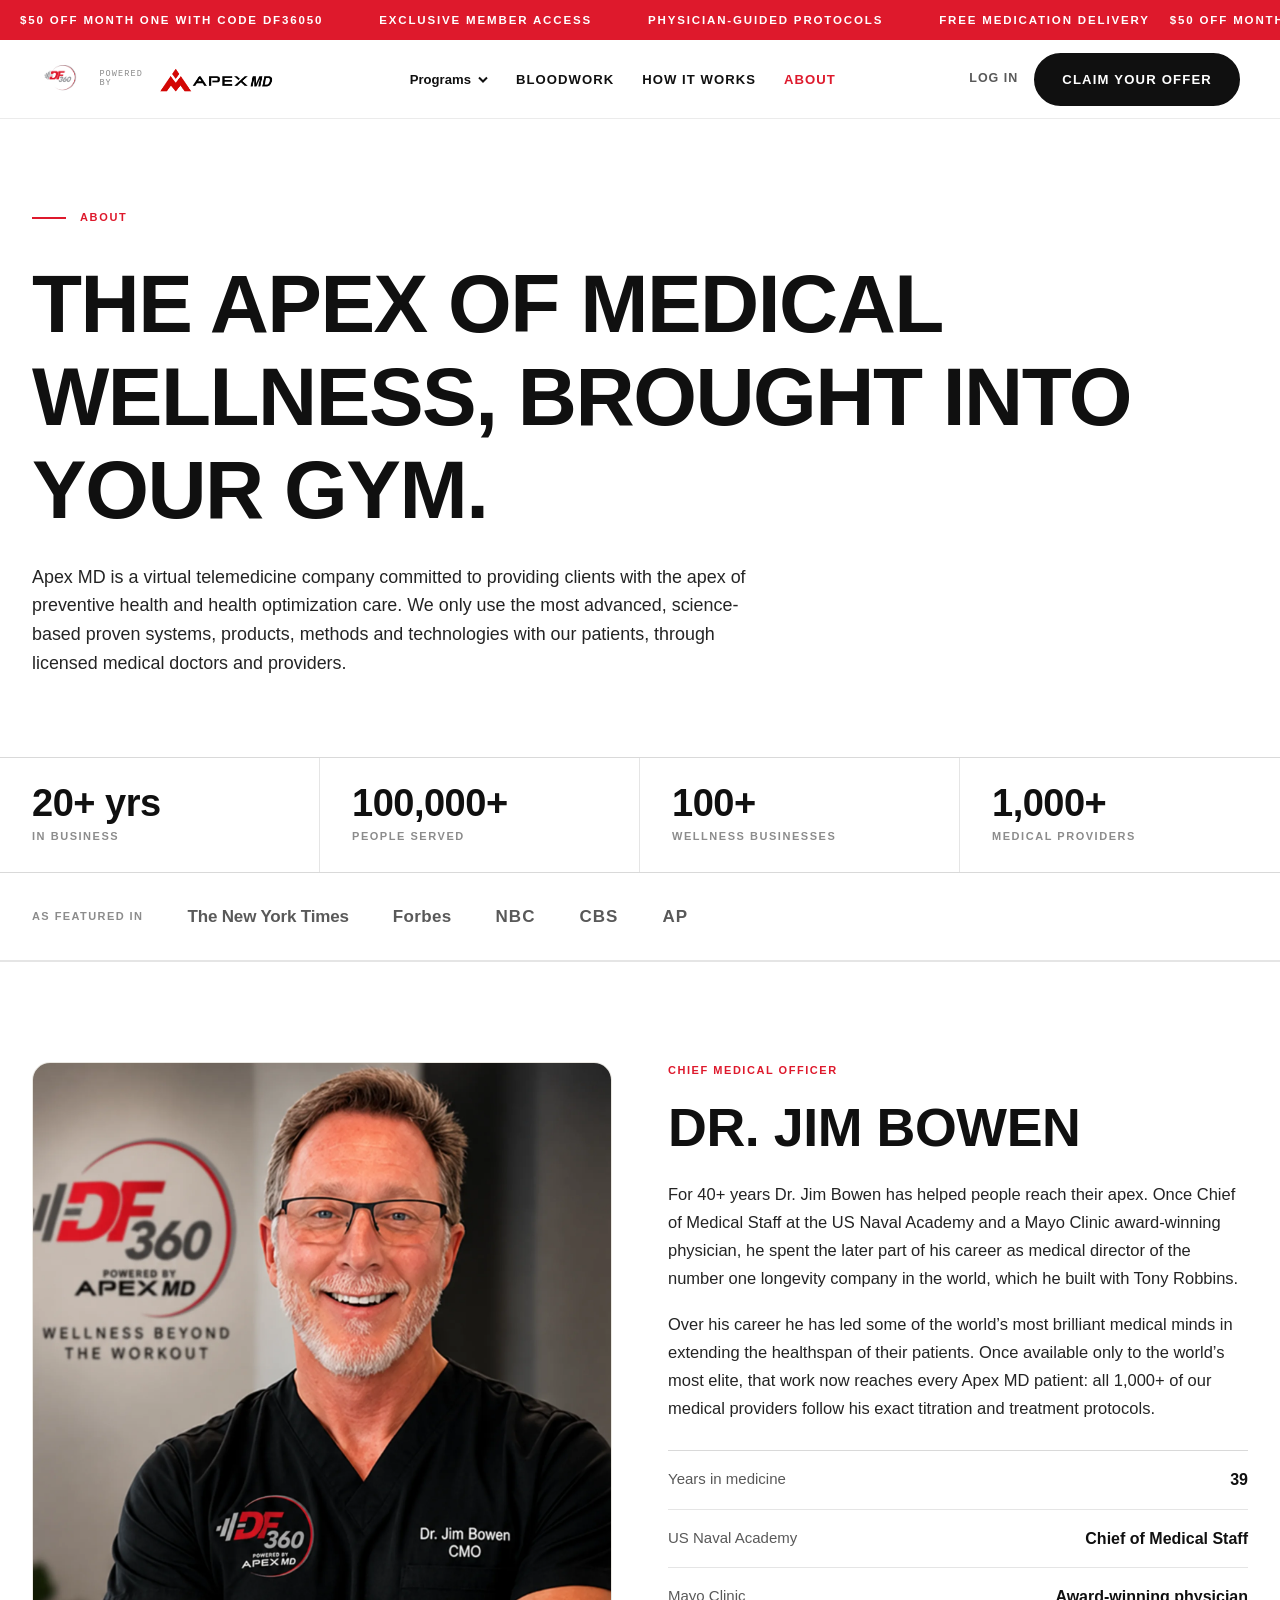
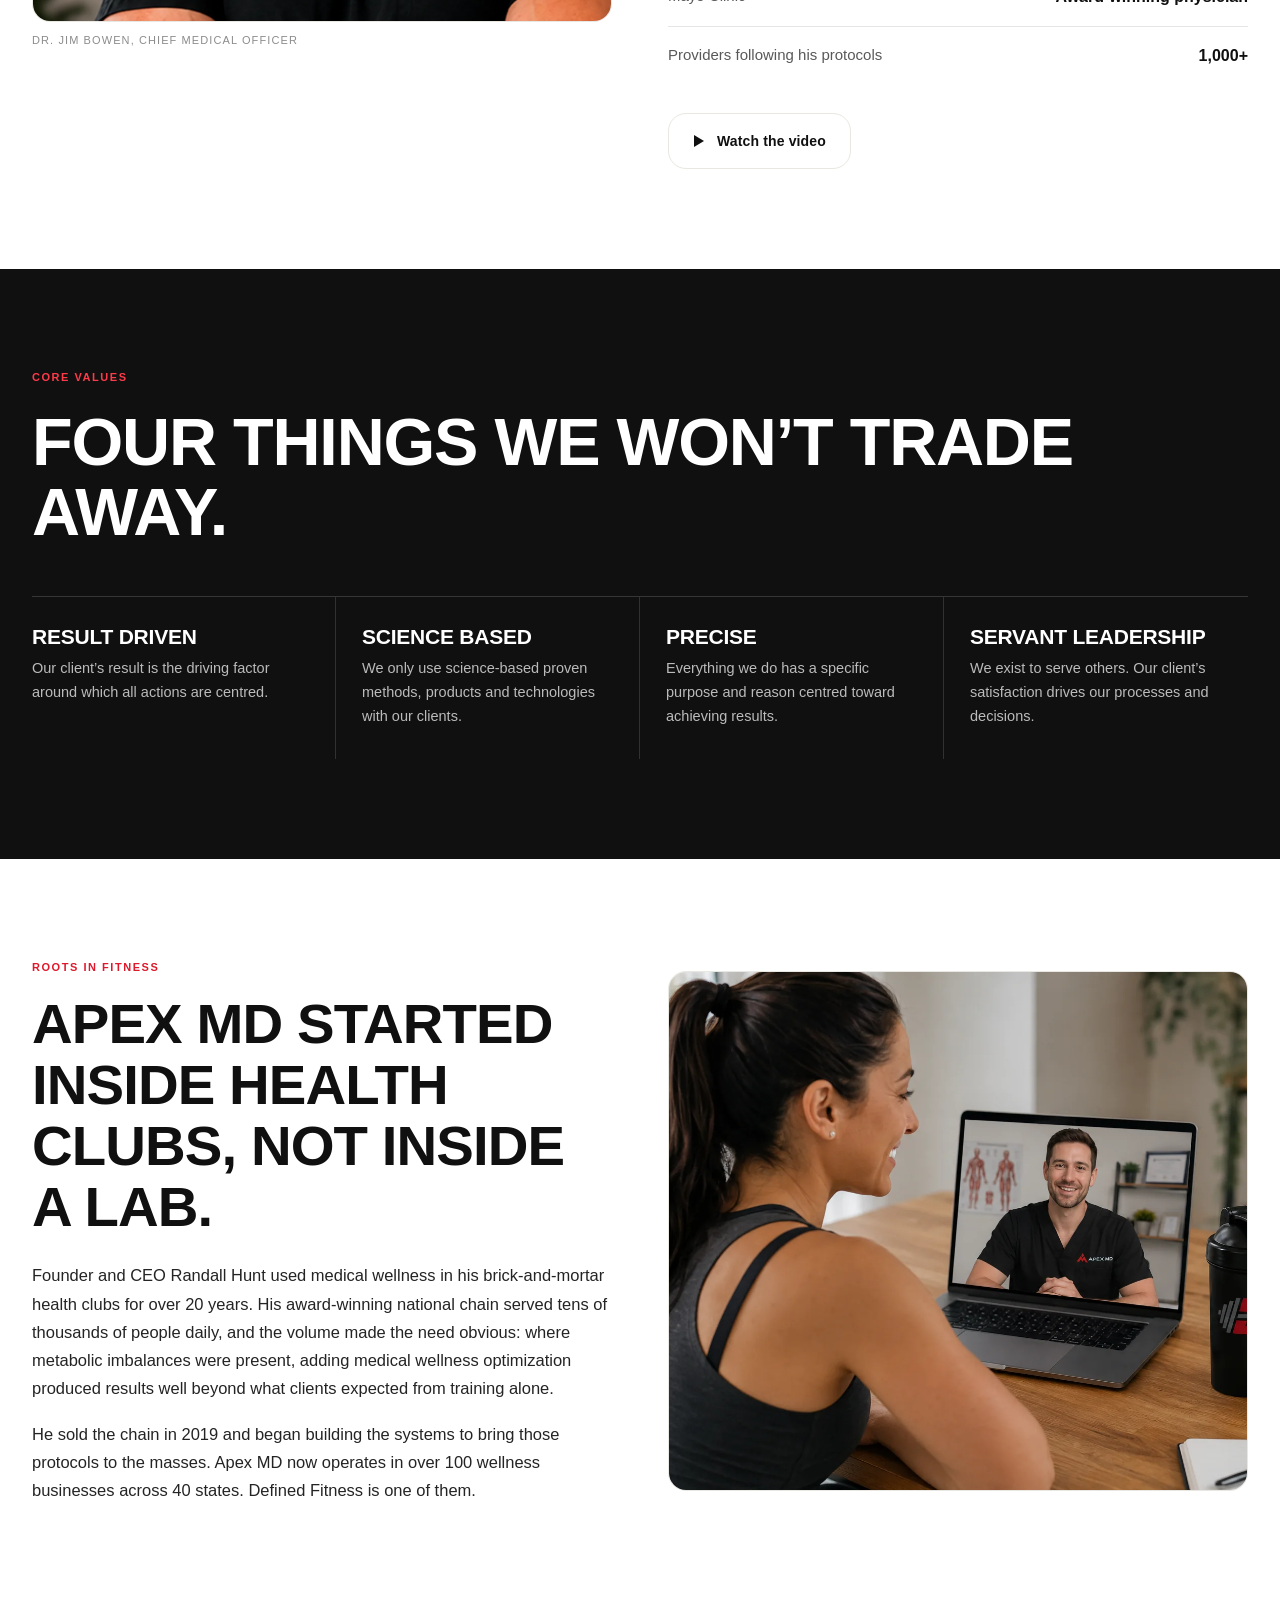
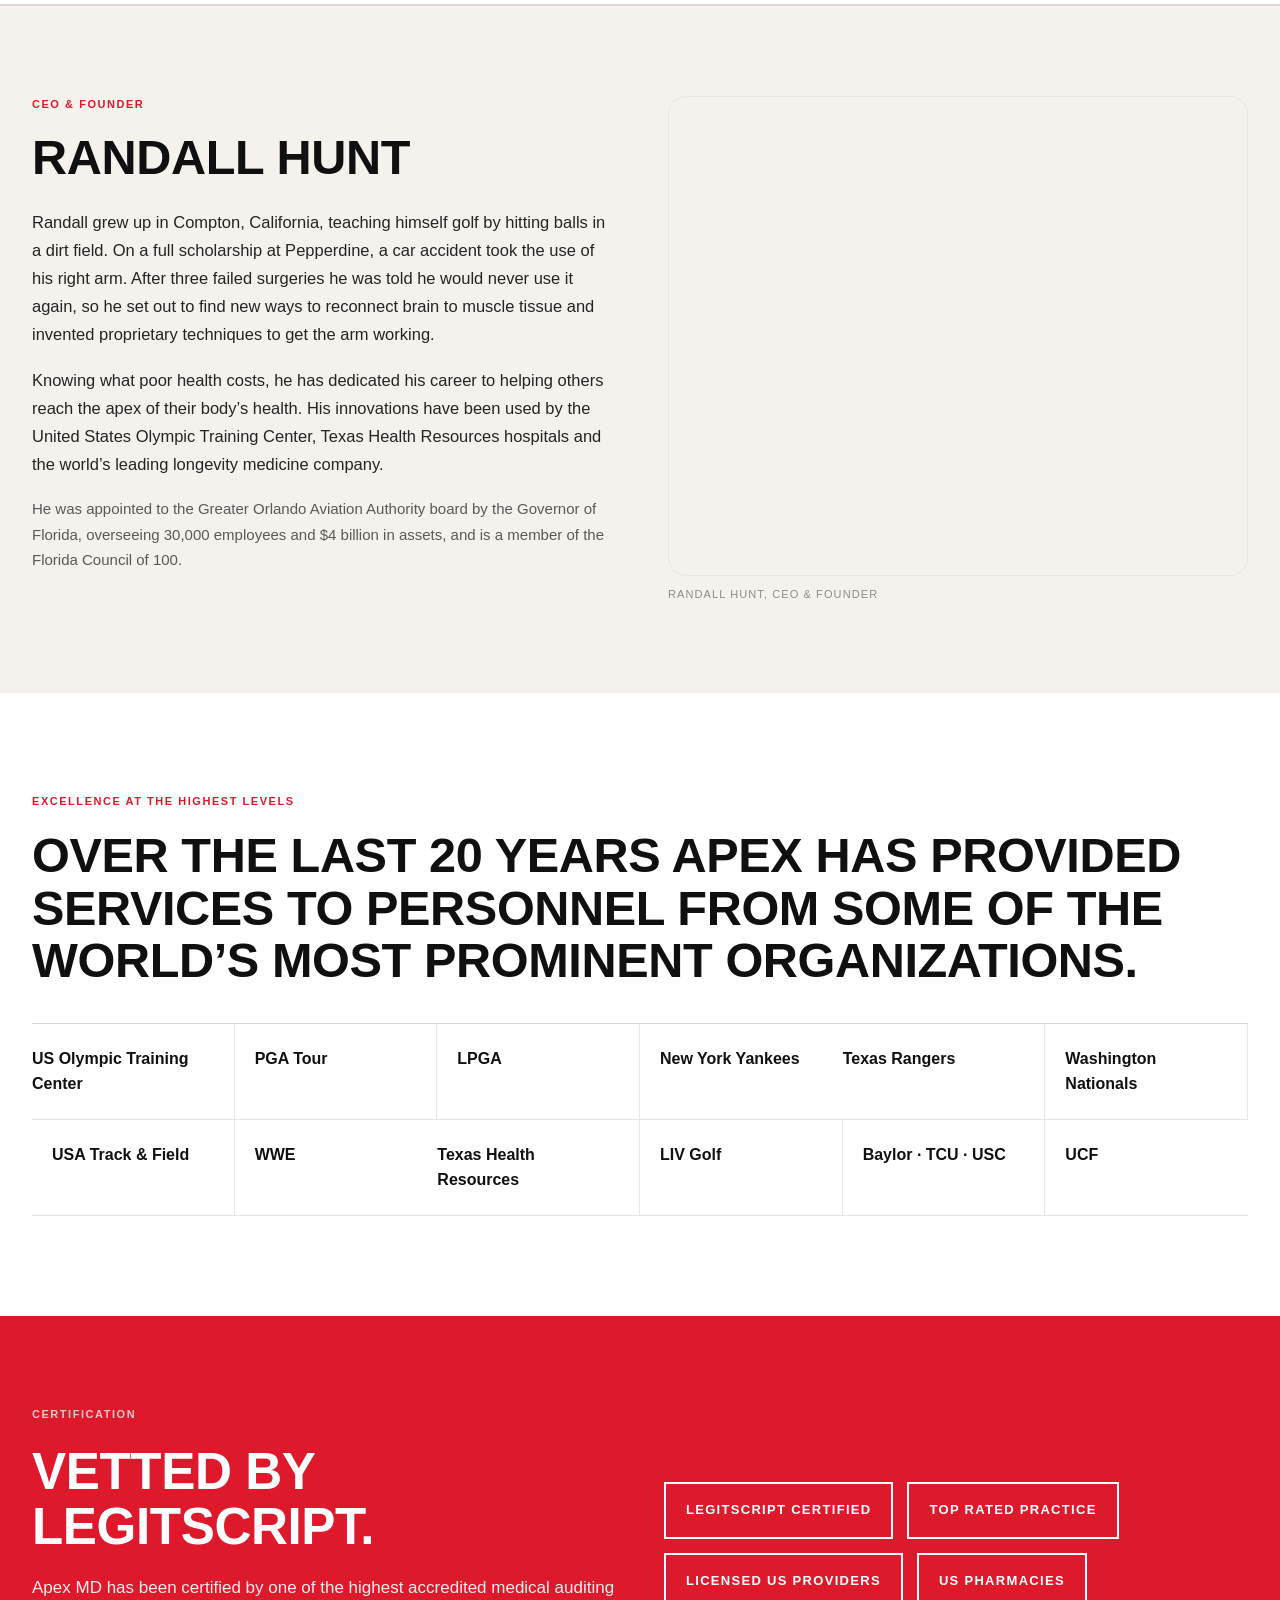
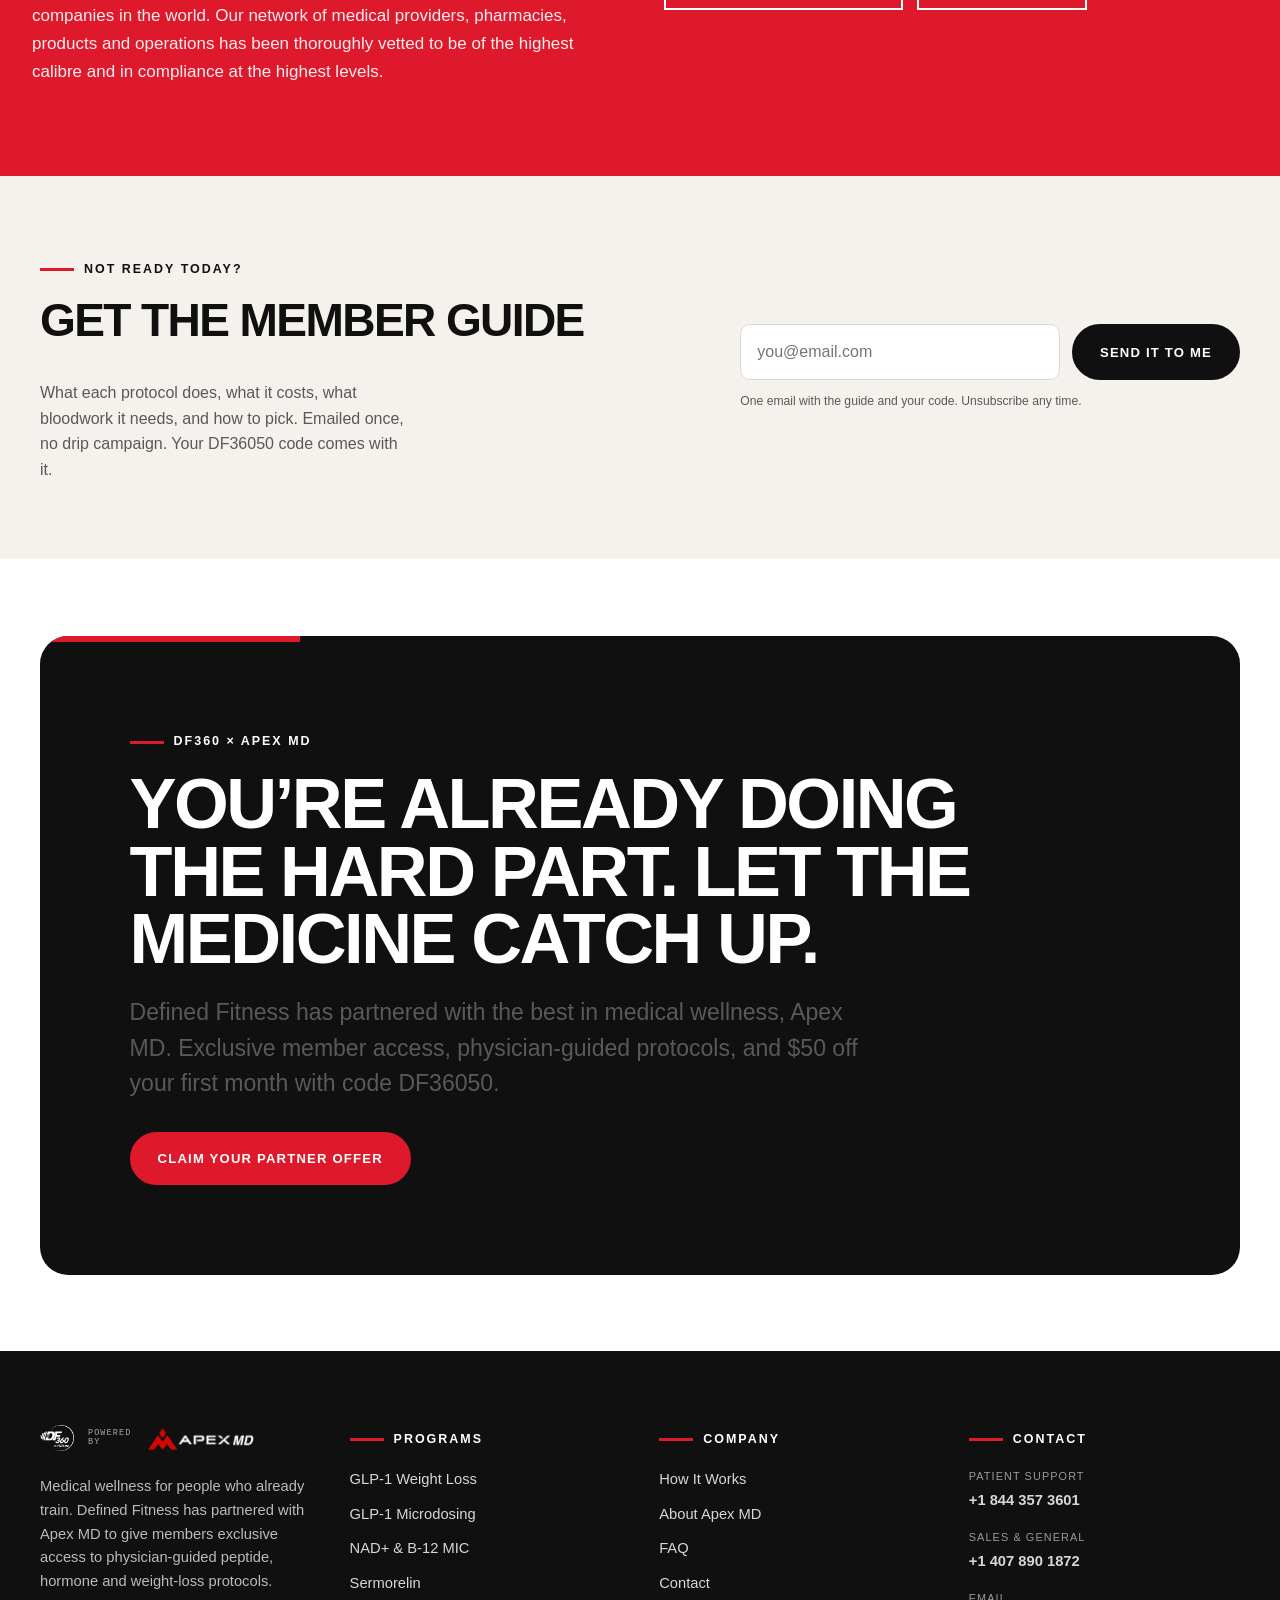
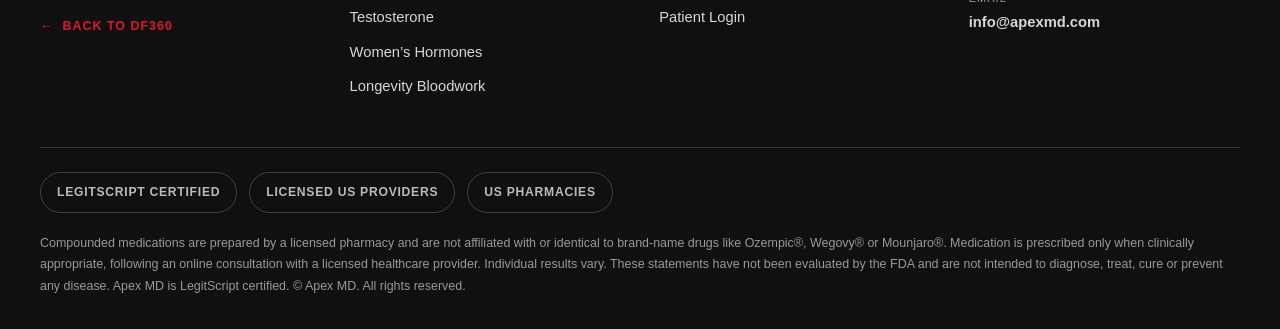
==== commit 45229caf: "Image and continuity pass across the inner pages Photos. The inner pages still filled SPENGA's photo" ====
--- a/about.html
+++ b/about.html
@@ -18,40 +18,46 @@
 @media (max-width:1040px){
 [data-spfloat]{display:flex}[data-spnav]{display:none}[data-spburger]{display:flex}
 [data-spcall]{display:inline-flex}[data-splogin]{display:none}}
+@media (max-width:560px){.df-header .df-btn--sm{display:none}.df-header .df-nav{gap:14px}[data-spburger] span,[data-spcall] span{display:none}}
+@media (max-width:360px){.df-header .df-lockup__by{display:none}}
 #spQuiz[hidden],#spResult[hidden],#spStep1[hidden],#spMobile[hidden]{display:none!important}
-#spMobile{position:fixed;inset:0;z-index:2000;background:var(--spg-black,#111);color:#fff;padding:26px 22px;overflow:auto}
+#spMobile{position:fixed;inset:0;z-index:2000;background:var(--df-black,#111);color:#fff;padding:26px 22px;overflow:auto}
 #spMobile a{display:block;padding:14px 0;border-bottom:1px solid rgba(255,255,255,.14);color:#fff;text-decoration:none;font-weight:800;letter-spacing:.04em;text-transform:uppercase}
 #spMobile .spclose{background:none;border:0;color:#fff;font-size:2rem;cursor:pointer;float:right;line-height:1}
 </style>
 <script src="analytics.js"></script>
+<link rel="icon" href="favicon.ico" sizes="any">
+<link rel="icon" type="image/png" sizes="32x32" href="favicon-32.png">
+<link rel="icon" type="image/png" sizes="16x16" href="favicon-16.png">
+<link rel="apple-touch-icon" href="apple-touch-icon.png">
 </head>
 <body>
 <!-- Google Tag Manager (noscript) -->
 <noscript><iframe src="https://www.googletagmanager.com/ns.html?id=GTM-MVWKWK6D"
 height="0" width="0" style="display:none;visibility:hidden"></iframe></noscript>
 <!-- End Google Tag Manager (noscript) -->
-<div class="sc-host" data-sc-name="About"><div style="background: rgb(255, 255, 255); color: rgb(16, 16, 16); font-family: var(--spg-font-body);">
+<div class="sc-host" data-sc-name="About"><div style="background: rgb(255, 255, 255); color: rgb(16, 16, 16); font-family: var(--df-font-body);">
   <div class="sc-host" data-sc-name="_SiteHeader"><div style="position: sticky; top: 0px; z-index: 1000;">
-  <div class="spg-offerbar">
-    <div class="spg-offerbar__track">
-      <div class="spg-offerbar__set"><span>$50 off month one with code DF36050</span><span>Exclusive member access</span><span>Physician-guided protocols</span><span>Free medication delivery</span></div>
-      <div class="spg-offerbar__set" aria-hidden="true"><span>$50 off month one with code DF36050</span><span>Exclusive member access</span><span>Physician-guided protocols</span><span>Free medication delivery</span></div>
+  <div class="df-offerbar">
+    <div class="df-offerbar__track">
+      <div class="df-offerbar__set"><span>$50 off month one with code DF36050</span><span>Exclusive member access</span><span>Physician-guided protocols</span><span>Free medication delivery</span></div>
+      <div class="df-offerbar__set" aria-hidden="true"><span>$50 off month one with code DF36050</span><span>Exclusive member access</span><span>Physician-guided protocols</span><span>Free medication delivery</span></div>
     </div>
   </div>
-  <header class="spg-header" style="position: static;">
-    <div class="spg-container spg-nav">
-      <a class="spg-lockup" href="index.html" style="display: flex; align-items: center; gap: 14px;">
-        <img class="spg-lockup__df360" src="img/df360/logo-df360-grey.webp" alt="DF360" fetchpriority="high" decoding="async">
-        <span class="spg-lockup__by" style="font-family: var(--spg-font-mono); font-size: 8.5px; line-height: 1.1; letter-spacing: 0.13em; text-transform: uppercase; color: var(--spg-gray-500); white-space: nowrap;">Powered<br>by</span>
-        <img class="spg-lockup__apex" src="img/df360/logo-apex-dark.webp" alt="Apex MD" width="1784" height="477" fetchpriority="high" decoding="async">
+  <header class="df-header" style="position: static;">
+    <div class="df-container df-nav">
+      <a class="df-lockup" href="index.html" style="display: flex; align-items: center; gap: 14px;">
+        <img class="df-lockup__df360" src="img/df360/logo-df360-grey.webp" alt="DF360" fetchpriority="high" decoding="async">
+        <span class="df-lockup__by" style="font-family: var(--df-font-mono); font-size: 8.5px; line-height: 1.1; letter-spacing: 0.13em; text-transform: uppercase; color: var(--df-gray-500); white-space: nowrap;">Powered<br>by</span>
+        <img class="df-lockup__apex" src="img/df360/logo-apex-dark.webp" alt="Apex MD" width="1784" height="477" fetchpriority="high" decoding="async">
       </a>
-      <nav class="spg-nav__links" data-spnav="1" style="">
+      <nav class="df-nav__links" data-spnav="1" style="">
         <div style="position: relative;">
           <button type="button" aria-haspopup="true" aria-expanded="false" style="display: flex; align-items: center; gap: 7px; background: none; border: 0px; padding: 8px 0px; cursor: pointer; font: inherit; color: inherit;">
             <span>Programs</span>
             <svg width="10" height="7" viewBox="0 0 10 7" fill="none" aria-hidden="true"><path d="M1 1.5 5 5.5 9 1.5" stroke="currentColor" stroke-width="2"></path></svg>
           </button>
-          <div class="spg-navmenu" style="display: none;">
+          <div class="df-navmenu" style="display: none;">
             <a href="weight-loss.html">GLP-1 Weight Loss</a>
             <a href="glp-1-microdosing.html">GLP-1 Microdosing</a>
             <a href="nad.html">NAD+ &amp; B-12 MIC</a>
@@ -64,25 +70,25 @@
         </div>
         <a href="bloodwork.html">Bloodwork</a>
         <a href="how-it-works.html">How It Works</a>
-        <a href="about.html" aria-current="page" style="color: var(--spg-green);">About</a>
+        <a href="about.html" aria-current="page" style="color: var(--df-red);">About</a>
       </nav>
       <div style="display: flex; align-items: center; gap: 16px; flex: 0 0 auto;">
-        <button data-spburger="1" aria-label="Menu" style="align-items: center; gap: 9px; background: none; border: 0px; cursor: pointer; padding: 8px 2px; font-size: 0.8rem; font-weight: 800; letter-spacing: 0.08em; text-transform: uppercase; color: var(--spg-black);">
+        <button data-spburger="1" aria-label="Menu" style="align-items: center; gap: 9px; background: none; border: 0px; cursor: pointer; padding: 8px 2px; font-size: 0.8rem; font-weight: 800; letter-spacing: 0.08em; text-transform: uppercase; color: var(--df-black);">
           <svg width="20" height="12" viewBox="0 0 20 12" fill="none" aria-hidden="true"><path d="M0 1h20M0 6h20M0 11h20" stroke="currentColor" stroke-width="2"></path></svg>
           <span>Menu</span>
         </button>
-        <a href="tel:+18443573601" data-spcall="1" aria-label="Call patient support" style="align-items: center; gap: 8px; font-size: 0.78rem; font-weight: 800; letter-spacing: 0.06em; text-transform: uppercase; color: var(--spg-black); white-space: nowrap;">
+        <a href="tel:+18443573601" data-spcall="1" aria-label="Call patient support" style="align-items: center; gap: 8px; font-size: 0.78rem; font-weight: 800; letter-spacing: 0.06em; text-transform: uppercase; color: var(--df-black); white-space: nowrap;">
           <svg width="15" height="15" viewBox="0 0 24 24" fill="none" aria-hidden="true"><path d="M22 16.9v3a2 2 0 0 1-2.2 2 19.8 19.8 0 0 1-8.6-3.1 19.5 19.5 0 0 1-6-6A19.8 19.8 0 0 1 2.1 4.2 2 2 0 0 1 4.1 2h3a2 2 0 0 1 2 1.7c.1.9.4 1.8.7 2.6a2 2 0 0 1-.5 2.1L8.1 9.7a16 16 0 0 0 6 6l1.3-1.3a2 2 0 0 1 2.1-.4c.8.3 1.7.6 2.6.7a2 2 0 0 1 1.7 2Z" stroke="currentColor" stroke-width="2"></path></svg>
           <span>Call</span>
         </a>
-        <a href="https://ehr.apexmd.com/login" data-splogin="1" style="font-size: 0.78rem; font-weight: 800; letter-spacing: 0.08em; text-transform: uppercase; color: var(--spg-gray-700); white-space: nowrap;">Log In</a>
-        <button class="spg-btn spg-btn--green spg-btn--sm" style="white-space: nowrap;">Claim Your Offer</button>
+        <a href="https://ehr.apexmd.com/login" data-splogin="1" style="font-size: 0.78rem; font-weight: 800; letter-spacing: 0.08em; text-transform: uppercase; color: var(--df-gray-700); white-space: nowrap;">Log In</a>
+        <button class="df-btn df-btn--red df-btn--sm" style="white-space: nowrap;">Claim Your Offer</button>
       </div>
     </div>
   </header>
-  </div><button class="spg-float" data-spfloat="1" style="">
+  </div><button class="df-float" data-spfloat="1" style="">
   <span>Not sure where to start? Take the 60-second quiz</span>
-  <span style="color: var(--spg-green);">→</span></button></div>
+  <span style="color: var(--df-red);">→</span></button></div>
 
   <section data-screen-label="Hero" style="border-bottom: 1px solid rgb(217, 217, 217);">
     <div style="max-width: 1320px; margin: 0px auto; padding: 90px 32px 80px;">
@@ -181,11 +187,11 @@
       <div>
         <div style="font-size: 11px; font-weight: 700; letter-spacing: 0.14em; text-transform: uppercase; color: rgb(222, 25, 44); margin-bottom: 18px;">Roots in fitness</div>
         <h2 style="font-size: clamp(32px, 4.4vw, 58px); line-height: 1.08; letter-spacing: -0.016em; margin: 0px 0px 24px;">Apex MD started inside health clubs, not inside a lab.</h2>
-        <p style="font-size: 16.5px; line-height: 1.7; color: rgb(36, 36, 36); margin: 0px 0px 18px;">Founder and CEO Randall Hunt used medical wellness in his brick-and-mortar health clubs for over 20 years. His award-winning national chain served tens of thousands of people daily, and the volume made the need obvious: where metabolic imbalances were present, adding medical wellness optimisation produced results well beyond what clients expected from training alone.</p>
-        <p style="font-size: 16.5px; line-height: 1.7; color: rgb(36, 36, 36); margin: 0px;">He sold the chain in 2019 and began building the systems to bring those protocols to the masses. Apex MD now operates in over 100 wellness businesses across 40 states. DF360 is one of them.</p>
+        <p style="font-size: 16.5px; line-height: 1.7; color: rgb(36, 36, 36); margin: 0px 0px 18px;">Founder and CEO Randall Hunt used medical wellness in his brick-and-mortar health clubs for over 20 years. His award-winning national chain served tens of thousands of people daily, and the volume made the need obvious: where metabolic imbalances were present, adding medical wellness optimization produced results well beyond what clients expected from training alone.</p>
+        <p style="font-size: 16.5px; line-height: 1.7; color: rgb(36, 36, 36); margin: 0px;">He sold the chain in 2019 and began building the systems to bring those protocols to the masses. Apex MD now operates in over 100 wellness businesses across 40 states. Defined Fitness is one of them.</p>
       </div>
       <div style="height: 520px; border: 1px solid rgb(233, 231, 225); border-radius: 18px; overflow: hidden;">
-        <img src="img/df360/c7.webp" alt="Strength training at DF360" style="width: 100%; height: 100%; object-fit: cover;" width="1200" height="1200" loading="lazy" decoding="async">
+        <img src="img/df360/telehealth-desk.webp" alt="A Defined Fitness member on a telehealth visit" style="object-position: 30% 50%; width: 100%; height: 100%; object-fit: cover;" width="1200" height="1200" loading="lazy" decoding="async">
       </div>
     </div>
   </section>
@@ -247,52 +253,52 @@
     </div>
   </section>
 
-  <div class="sc-host" data-sc-name="_SiteFooter"><section class="spg-section spg-section--tight spg-section--soft" data-screen-label="Lead capture">
-  <div class="spg-container">
-    <div class="spg-split spg-split--lead" style="align-items: center;">
-      <div>
-        <div class="spg-kicker">Not Ready Today?</div>
+  <div class="sc-host" data-sc-name="_SiteFooter"><section class="df-section df-section--tight df-section--soft" data-screen-label="Lead capture">
+  <div class="df-container">
+    <div class="df-split df-split--lead" style="align-items: center;">
+      <div>
+        <div class="df-kicker">Not Ready Today?</div>
         <h2 style="font-size: clamp(2rem, 3.6vw, 3.4rem);">Get the Member Guide</h2>
-        <p class="spg-muted" style="max-width: 42ch; margin: 0px;">What each protocol does, what it costs, what bloodwork it needs, and how to pick. Emailed once, no drip campaign. Your DF36050 code comes with it.</p>
+        <p class="df-muted" style="max-width: 42ch; margin: 0px;">What each protocol does, what it costs, what bloodwork it needs, and how to pick. Emailed once, no drip campaign. Your DF36050 code comes with it.</p>
       </div>
       <div>
         
           <form style="display: flex; flex-wrap: wrap; gap: 12px;" data-lead="guide">
             <input type="text" name="company" tabindex="-1" autocomplete="off" aria-hidden="true" style="position:absolute;left:-9999px;width:1px;height:1px;opacity:0">
             <label for="lead-email" style="position: absolute; width: 1px; height: 1px; overflow: hidden; clip: rect(0px, 0px, 0px, 0px);">Email address</label>
-            <input class="spg-field" id="lead-email" name="email" type="email" required="" placeholder="you@email.com" style="flex: 1 1 220px;">
-            <button class="spg-btn spg-btn--green" type="submit">Send It To Me</button>
-            <p class="spg-muted" style="flex: 1 1 100%; font-size: 0.76rem; margin: 0px;">One email with the guide and your code. Unsubscribe any time.</p>
+            <input class="df-field" id="lead-email" name="email" type="email" required="" placeholder="you@email.com" style="flex: 1 1 220px;">
+            <button class="df-btn df-btn--red" type="submit">Send It To Me</button>
+            <p class="df-muted" style="flex: 1 1 100%; font-size: 0.76rem; margin: 0px;">One email with the guide and your code. Unsubscribe any time.</p>
           </form>
         
         
       </div>
     </div>
-  </div></section><section class="spg-section spg-section--tight" style="background: var(--spg-white);">
-  <div class="spg-container">
-    <div class="spg-cta">
-      <div class="spg-kicker" style="color: var(--spg-white);">DF360 × Apex MD</div>
+  </div></section><section class="df-section df-section--tight" style="background: var(--df-white);">
+  <div class="df-container">
+    <div class="df-cta">
+      <div class="df-kicker" style="color: var(--df-white);">DF360 × Apex MD</div>
       <h2>You’re Already Doing the Hard Part. Let the Medicine Catch Up.</h2>
-      <p class="spg-lead spg-muted" style="margin-bottom: 30px;">DF360 has partnered with the best in medical wellness, Apex MD. Exclusive member access, physician-guided protocols, and $50 off your first month with code DF36050.</p>
+      <p class="df-lead df-muted" style="margin-bottom: 30px;">Defined Fitness has partnered with the best in medical wellness, Apex MD. Exclusive member access, physician-guided protocols, and $50 off your first month with code DF36050.</p>
       <div style="display: flex; flex-wrap: wrap; gap: 14px;">
-        <a class="spg-btn spg-btn--green" href="https://formdf360.apexmd.com/?categoryId=weight-loss" target="_blank" rel="noopener">Claim Your Partner Offer</a>
-        <a class="spg-btn spg-btn--outline" href="how-it-works.html">Not Sure Where to Start?</a>
-      </div>
-    </div>
-  </div></section><footer class="spg-footer">
-  <div class="spg-container">
-    <div class="spg-grid" style="grid-template-columns: repeat(auto-fit, minmax(230px, 1fr));">
+        <a class="df-btn df-btn--red" href="https://formdefined.apexmd.com/?categoryId=weight-loss" target="_blank" rel="noopener">Claim Your Partner Offer</a>
+        <a class="df-btn df-btn--outline" href="how-it-works.html">Not Sure Where to Start?</a>
+      </div>
+    </div>
+  </div></section><footer class="df-footer">
+  <div class="df-container">
+    <div class="df-grid" style="grid-template-columns: repeat(auto-fit, minmax(230px, 1fr));">
       <div>
         <div style="display: flex; align-items: center; gap: 14px; margin-bottom: 22px;">
           <img src="img/df360/logo-df360-white.webp" alt="DF360" style="height: 26px; width: auto;" loading="lazy" decoding="async">
-          <span style="font-family: var(--spg-font-mono); font-size: 8.5px; line-height: 1.1; letter-spacing: 0.13em; text-transform: uppercase; color: rgba(255,255,255,0.62); white-space: nowrap;">Powered<br>by</span>
+          <span style="font-family: var(--df-font-mono); font-size: 8.5px; line-height: 1.1; letter-spacing: 0.13em; text-transform: uppercase; color: rgba(255,255,255,0.62); white-space: nowrap;">Powered<br>by</span>
           <img src="img/df360/logo-apex-white.webp" alt="Apex MD" style="height: 30px; width: auto;" width="1784" height="477" loading="lazy" decoding="async">
         </div>
-        <p style="max-width: 34em; color: rgb(187, 187, 187); font-size: 0.92rem;">Medical wellness for people who already train. DF360 has partnered with Apex MD to give members exclusive access to physician-guided peptide, hormone and weight-loss protocols.</p>
-        <a href="https://www.defined.com" style="display: inline-flex; align-items: center; gap: 9px; color: var(--spg-green); font-size: 0.78rem; font-weight: 800; letter-spacing: 0.08em; text-transform: uppercase;"><span>←</span><span>Back to DF360</span></a>
-      </div>
-      <div>
-        <div class="spg-kicker" style="color: var(--spg-white);">Programs</div>
+        <p style="max-width: 34em; color: rgb(187, 187, 187); font-size: 0.92rem;">Medical wellness for people who already train. Defined Fitness has partnered with Apex MD to give members exclusive access to physician-guided peptide, hormone and weight-loss protocols.</p>
+        <a href="https://www.defined.com" style="display: inline-flex; align-items: center; gap: 9px; color: var(--df-red); font-size: 0.78rem; font-weight: 800; letter-spacing: 0.08em; text-transform: uppercase;"><span>←</span><span>Back to DF360</span></a>
+      </div>
+      <div>
+        <div class="df-kicker" style="color: var(--df-white);">Programs</div>
         <div style="display: flex; flex-direction: column; gap: 11px; font-size: 0.92rem;">
           <a href="weight-loss.html">GLP-1 Weight Loss</a>
           <a href="glp-1-microdosing.html">GLP-1 Microdosing</a>
@@ -304,7 +310,7 @@
         </div>
       </div>
       <div>
-        <div class="spg-kicker" style="color: var(--spg-white);">Company</div>
+        <div class="df-kicker" style="color: var(--df-white);">Company</div>
         <div style="display: flex; flex-direction: column; gap: 11px; font-size: 0.92rem;">
           <a href="how-it-works.html">How It Works</a>
           <a href="about.html">About Apex MD</a>
@@ -314,7 +320,7 @@
         </div>
       </div>
       <div>
-        <div class="spg-kicker" style="color: var(--spg-white);">Contact</div>
+        <div class="df-kicker" style="color: var(--df-white);">Contact</div>
         <div style="display: flex; flex-direction: column; gap: 16px; font-size: 0.92rem;">
           <div>
             <div style="font-size: 0.68rem; color: rgb(153, 153, 153); letter-spacing: 0.1em; text-transform: uppercase; margin-bottom: 4px;">Patient support</div>
@@ -331,54 +337,54 @@
         </div>
       </div>
     </div>
-    <div class="spg-footer__bottom">
-      <div class="spg-feature-strip" style="margin-bottom: 20px;">
-        <span class="spg-chip" style="background: transparent; border-color: rgba(255, 255, 255, 0.2); color: rgb(187, 187, 187);">LegitScript certified</span>
-        <span class="spg-chip" style="background: transparent; border-color: rgba(255, 255, 255, 0.2); color: rgb(187, 187, 187);">Licensed US providers</span>
-        <span class="spg-chip" style="background: transparent; border-color: rgba(255, 255, 255, 0.2); color: rgb(187, 187, 187);">US pharmacies</span>
+    <div class="df-footer__bottom">
+      <div class="df-feature-strip" style="margin-bottom: 20px;">
+        <span class="df-chip" style="background: transparent; border-color: rgba(255, 255, 255, 0.2); color: rgb(187, 187, 187);">LegitScript certified</span>
+        <span class="df-chip" style="background: transparent; border-color: rgba(255, 255, 255, 0.2); color: rgb(187, 187, 187);">Licensed US providers</span>
+        <span class="df-chip" style="background: transparent; border-color: rgba(255, 255, 255, 0.2); color: rgb(187, 187, 187);">US pharmacies</span>
       </div>
       <p style="margin: 0px; font-size: 0.78rem; line-height: 1.7;">Compounded medications are prepared by a licensed pharmacy and are not affiliated with or identical to brand-name drugs like Ozempic®, Wegovy® or Mounjaro®. Medication is prescribed only when clinically appropriate, following an online consultation with a licensed healthcare provider. Individual results vary. These statements have not been evaluated by the FDA and are not intended to diagnose, treat, cure or prevent any disease. Apex MD is LegitScript certified. © Apex MD. All rights reserved.</p>
     </div>
   </div></footer></div></div></div>
 
-  <div class="spg-quiz__backdrop" id="spQuiz" hidden>
-    <div class="spg-quiz">
-      <div class="spg-quiz__head">
+  <div class="df-quiz__backdrop" id="spQuiz" hidden>
+    <div class="df-quiz">
+      <div class="df-quiz__head">
         <div style="display: flex; align-items: baseline; gap: 14px;">
-          <span style="font-size: 0.68rem; font-weight: 800; letter-spacing: 0.16em; text-transform: uppercase; color: var(--spg-green);"><span id="spStepLabel">01 / 02</span></span>
+          <span style="font-size: 0.68rem; font-weight: 800; letter-spacing: 0.16em; text-transform: uppercase; color: var(--df-red);"><span id="spStepLabel">01 / 02</span></span>
           <span style="font-size: 0.95rem; font-weight: 800; letter-spacing: 0.04em; text-transform: uppercase;">Find Your Program</span>
         </div>
         <button aria-label="Close" data-spquiz-close="1" style="background: none; border: 0px; color: inherit; cursor: pointer; font-size: 1.5rem; line-height: 1; padding: 2px 6px;">×</button>
       </div>
 
       
-        <div class="spg-quiz__body" id="spStep1">
+        <div class="df-quiz__body" id="spStep1">
           <h2 style="font-size: clamp(2rem, 4vw, 3rem); margin-bottom: 12px;">What Are You Here to Change?</h2>
-          <p class="spg-muted" style="margin-bottom: 22px;">Pick the one that sounds most like you. We will point you at the right protocol and pre-fill your intake.</p>
+          <p class="df-muted" style="margin-bottom: 22px;">Pick the one that sounds most like you. We will point you at the right protocol and pre-fill your intake.</p>
           <div style="display: grid; gap: 0px;">
-            <button class="spg-quiz__opt" data-key="glp1"><span class="spg-quiz__num">01</span><b>Lose weight and keep it off</b><span style="color: var(--spg-green); font-weight: 800;">→</span></button>
-            <button class="spg-quiz__opt" data-key="micro"><span class="spg-quiz__num">02</span><b>Quiet the food noise and improve metabolic health</b><span style="color: var(--spg-green); font-weight: 800;">→</span></button>
-            <button class="spg-quiz__opt" data-key="nad"><span class="spg-quiz__num">03</span><b>Get my energy back at the cellular level</b><span style="color: var(--spg-green); font-weight: 800;">→</span></button>
-            <button class="spg-quiz__opt" data-key="sermorelin"><span class="spg-quiz__num">04</span><b>Build muscle, recover faster, sleep deeper</b><span style="color: var(--spg-green); font-weight: 800;">→</span></button>
-            <button class="spg-quiz__opt" data-key="trt"><span class="spg-quiz__num">05</span><b>Drive, strength and vitality — men</b><span style="color: var(--spg-green); font-weight: 800;">→</span></button>
-            <button class="spg-quiz__opt" data-key="hrt"><span class="spg-quiz__num">06</span><b>Mood, sleep and balance — women</b><span style="color: var(--spg-green); font-weight: 800;">→</span></button>
-            <button class="spg-quiz__opt" data-key="b12"><span class="spg-quiz__num">07</span><b>A straightforward energy lift</b><span style="color: var(--spg-green); font-weight: 800;">→</span></button>
-            <button class="spg-quiz__opt" data-key="bloodwork" style="border-bottom: 0px;"><span class="spg-quiz__num">08</span><b>Not sure yet — show me my numbers first</b><span style="color: var(--spg-green); font-weight: 800;">→</span></button>
-          </div>
-        </div>
-        <div class="spg-quiz__body" id="spResult" hidden>
-          <div class="spg-kicker" style="margin-bottom:14px">Your recommended protocol</div>
+            <button class="df-quiz__opt" data-key="glp1"><span class="df-quiz__num">01</span><b>Lose weight and keep it off</b><span style="color: var(--df-red); font-weight: 800;">→</span></button>
+            <button class="df-quiz__opt" data-key="micro"><span class="df-quiz__num">02</span><b>Quiet the food noise and improve metabolic health</b><span style="color: var(--df-red); font-weight: 800;">→</span></button>
+            <button class="df-quiz__opt" data-key="nad"><span class="df-quiz__num">03</span><b>Get my energy back at the cellular level</b><span style="color: var(--df-red); font-weight: 800;">→</span></button>
+            <button class="df-quiz__opt" data-key="sermorelin"><span class="df-quiz__num">04</span><b>Build muscle, recover faster, sleep deeper</b><span style="color: var(--df-red); font-weight: 800;">→</span></button>
+            <button class="df-quiz__opt" data-key="trt"><span class="df-quiz__num">05</span><b>Drive, strength and vitality — men</b><span style="color: var(--df-red); font-weight: 800;">→</span></button>
+            <button class="df-quiz__opt" data-key="hrt"><span class="df-quiz__num">06</span><b>Mood, sleep and balance — women</b><span style="color: var(--df-red); font-weight: 800;">→</span></button>
+            <button class="df-quiz__opt" data-key="b12"><span class="df-quiz__num">07</span><b>A straightforward energy lift</b><span style="color: var(--df-red); font-weight: 800;">→</span></button>
+            <button class="df-quiz__opt" data-key="bloodwork" style="border-bottom: 0px;"><span class="df-quiz__num">08</span><b>Not sure yet — show me my numbers first</b><span style="color: var(--df-red); font-weight: 800;">→</span></button>
+          </div>
+        </div>
+        <div class="df-quiz__body" id="spResult" hidden>
+          <div class="df-kicker" style="margin-bottom:14px">Your recommended protocol</div>
           <h2 style="font-size:clamp(2.2rem,4.4vw,3.4rem);margin-bottom:16px" id="spName"></h2>
           <p style="font-size:1.05rem;margin-bottom:24px" id="spWhy"></p>
-          <div class="spg-stats spg-stats--light" style="border-top:1px solid var(--spg-gray-300);border-bottom:1px solid var(--spg-gray-300);margin-bottom:26px">
-            <div class="spg-stat"><div class="spg-stat__label" style="margin:0 0 6px">Member price</div><div class="spg-stat__num" style="font-size:1.6rem" id="spPrice"></div></div>
-            <div class="spg-stat"><div class="spg-stat__label" style="margin:0 0 6px">Bloodwork</div><div class="spg-stat__num" style="font-size:1.6rem" id="spLabs"></div></div>
-            <div class="spg-stat"><div class="spg-stat__label" style="margin:0 0 6px">Commitment</div><div class="spg-stat__num" style="font-size:1.6rem">Month to month</div></div>
+          <div class="df-stats df-stats--light" style="border-top:1px solid var(--df-gray-300);border-bottom:1px solid var(--df-gray-300);margin-bottom:26px">
+            <div class="df-stat"><div class="df-stat__label" style="margin:0 0 6px">Member price</div><div class="df-stat__num" style="font-size:1.6rem" id="spPrice"></div></div>
+            <div class="df-stat"><div class="df-stat__label" style="margin:0 0 6px">Bloodwork</div><div class="df-stat__num" style="font-size:1.6rem" id="spLabs"></div></div>
+            <div class="df-stat"><div class="df-stat__label" style="margin:0 0 6px">Commitment</div><div class="df-stat__num" style="font-size:1.6rem">Month to month</div></div>
           </div>
           <div style="display:flex;flex-wrap:wrap;gap:12px;align-items:center">
-            <a class="spg-btn spg-btn--green" id="spForm" href="#">Claim Your Partner Offer</a>
-            <a class="spg-btn spg-btn--outline" id="spPage" href="#">Read the program first</a>
-            <button class="spg-btn spg-btn--ghost" type="button" data-spquiz-back="1"><span aria-hidden="true">←</span> Back to questions</button>
+            <a class="df-btn df-btn--red" id="spForm" href="#">Claim Your Partner Offer</a>
+            <a class="df-btn df-btn--outline" id="spPage" href="#">Read the program first</a>
+            <button class="df-btn df-btn--ghost" type="button" data-spquiz-back="1"><span aria-hidden="true">←</span> Back to questions</button>
           </div>
         </div>
       
@@ -400,7 +406,7 @@
   <a href="about.html">About</a>
   <a href="faq.html">FAQ</a>
   <a href="contact.html">Contact</a>
-  <a href="#" data-spquiz-open="1" style="color:var(--spg-green,#DE192C)">Find My Program &rarr;</a>
+  <a href="#" data-spquiz-open="1" style="color:var(--df-red,#DE192C)">Find My Program &rarr;</a>
 </div>
 <script src="df360-app.js"></script>
 <script src="chatbot.js"></script>
--- a/df360-theme.css
+++ b/df360-theme.css
@@ -5,40 +5,40 @@
 
 /* ---------- Brand Variables ---------- */
 :root {
-  --spg-black: #101010;          /* dark ground */
-  --spg-charcoal: #1A1A1A;
-  --spg-gray-900: #242424;
-  --spg-gray-700: #595959;
-  --spg-gray-500: #8C8C8C;
-  --spg-gray-300: #D9D9D9;
-  --spg-gray-200: #E9E7E1;       /* desk */
-  --spg-gray-100: #F5F2ED;       /* light ground */
-  --spg-white: #FFFFFF;
-
-  /* Accent — DF360 green.
-     --spg-green    : deep tone. CTA fills, and green TEXT on light grounds.
-     --spg-green-bright / -light : vivid tones. Use ONLY on dark grounds;
+  --df-black: #101010;          /* dark ground */
+  --df-charcoal: #1A1A1A;
+  --df-gray-900: #242424;
+  --df-gray-700: #595959;
+  --df-gray-500: #8C8C8C;
+  --df-gray-300: #D9D9D9;
+  --df-gray-200: #E9E7E1;       /* desk */
+  --df-gray-100: #F5F2ED;       /* light ground */
+  --df-white: #FFFFFF;
+
+  /* Accent — DF360 red.
+     --df-red    : deep tone. CTA fills, and red TEXT on light grounds.
+     --df-red-bright / -light : vivid tones. Use ONLY on dark grounds;
      #FF3B4A on white is ~1.9:1 and fails contrast. */
-  --spg-green: #DE192C;
-  --spg-green-dark: #B3121F;
-  --spg-green-bright: #FF3B4A;
-  --spg-green-light: #FF8A92;
-
-  --spg-font-display: "Helvetica Neue", HelveticaNeue, Helvetica, Arial, sans-serif;
-  --spg-font-body: "Helvetica Neue", Helvetica, Arial, sans-serif;
-  --spg-font-mono: Menlo, "SF Mono", ui-monospace, Consolas, monospace;
-
-  --spg-radius-sm: 10px;
-  --spg-radius-md: 18px;
-  --spg-radius-lg: 28px;
-  --spg-radius-pill: 999px;
-
-  --spg-shadow: 0 18px 50px rgba(0, 0, 0, 0.10);
-  --spg-shadow-hover: 0 24px 70px rgba(0, 0, 0, 0.16);
-
-  --spg-container: 1240px;
-  --spg-section-space: clamp(72px, 9vw, 140px);
-  --spg-transition: 220ms ease;
+  --df-red: #DE192C;
+  --df-red-dark: #B3121F;
+  --df-red-bright: #FF3B4A;
+  --df-red-light: #FF8A92;
+
+  --df-font-display: "Helvetica Neue", HelveticaNeue, Helvetica, Arial, sans-serif;
+  --df-font-body: "Helvetica Neue", Helvetica, Arial, sans-serif;
+  --df-font-mono: Menlo, "SF Mono", ui-monospace, Consolas, monospace;
+
+  --df-radius-sm: 10px;
+  --df-radius-md: 18px;
+  --df-radius-lg: 28px;
+  --df-radius-pill: 999px;
+
+  --df-shadow: 0 18px 50px rgba(0, 0, 0, 0.10);
+  --df-shadow-hover: 0 24px 70px rgba(0, 0, 0, 0.16);
+
+  --df-container: 1240px;
+  --df-section-space: clamp(72px, 9vw, 140px);
+  --df-transition: 220ms ease;
 }
 
 /* ---------- Reset ---------- */
@@ -54,9 +54,9 @@
 
 body {
   margin: 0;
-  background: var(--spg-white);
-  color: var(--spg-black);
-  font-family: var(--spg-font-body);
+  background: var(--df-white);
+  color: var(--df-black);
+  font-family: var(--df-font-body);
   font-size: 16px;
   line-height: 1.6;
   -webkit-font-smoothing: antialiased;
@@ -81,49 +81,49 @@
 }
 
 /* ---------- Layout ---------- */
-.spg-container {
+.df-container {
   width: 100%;
-  max-width: calc(var(--spg-container) + 80px);
+  max-width: calc(var(--df-container) + 80px);
   padding-inline: 40px;
   margin-inline: auto;
 }
 
-.spg-section {
-  padding-block: var(--spg-section-space);
-}
-
-.spg-section--tight {
+.df-section {
+  padding-block: var(--df-section-space);
+}
+
+.df-section--tight {
   padding-block: clamp(48px, 6vw, 88px);
 }
 
-.spg-section--dark {
-  background: var(--spg-black);
-  color: var(--spg-white);
-}
-
-.spg-section--soft {
-  background: var(--spg-gray-100);
-}
-
-.spg-grid {
+.df-section--dark {
+  background: var(--df-black);
+  color: var(--df-white);
+}
+
+.df-section--soft {
+  background: var(--df-gray-100);
+}
+
+.df-grid {
   display: grid;
   gap: clamp(24px, 3vw, 42px);
 }
 
-.spg-grid--2 {
+.df-grid--2 {
   grid-template-columns: repeat(2, minmax(0, 1fr));
 }
 
-.spg-grid--3 {
+.df-grid--3 {
   grid-template-columns: repeat(3, minmax(0, 1fr));
 }
 
-.spg-grid--4 {
+.df-grid--4 {
   grid-template-columns: repeat(4, minmax(0, 1fr));
 }
 
 /* ---------- Typography ---------- */
-.spg-kicker,
+.df-kicker,
 .eyebrow {
   display: inline-flex;
   align-items: center;
@@ -135,20 +135,20 @@
   text-transform: uppercase;
 }
 
-.spg-kicker::before,
+.df-kicker::before,
 .eyebrow::before {
   content: "";
   width: 34px;
   height: 3px;
-  background: var(--spg-green);
+  background: var(--df-red);
 }
 
 h1,
 h2,
 h3,
-.spg-display {
+.df-display {
   margin-top: 0;
-  font-family: var(--spg-font-display);
+  font-family: var(--df-font-display);
   font-weight: 900;
   line-height: 0.96;
   letter-spacing: -0.035em;
@@ -156,17 +156,17 @@
 }
 
 h1,
-.spg-h1 {
+.df-h1 {
   font-size: clamp(3.5rem, 8vw, 8.75rem);
 }
 
 h2,
-.spg-h2 {
+.df-h2 {
   font-size: clamp(2.5rem, 5.5vw, 5.6rem);
 }
 
 h3,
-.spg-h3 {
+.df-h3 {
   font-size: clamp(1.6rem, 2.7vw, 2.8rem);
 }
 
@@ -174,22 +174,22 @@
   margin: 0 0 1.25em;
 }
 
-.spg-lead {
+.df-lead {
   max-width: 760px;
   font-size: clamp(1.1rem, 1.8vw, 1.45rem);
   line-height: 1.55;
 }
 
-.spg-muted {
-  color: var(--spg-gray-700);
-}
-
-.spg-section--dark .spg-muted {
+.df-muted {
+  color: var(--df-gray-700);
+}
+
+.df-section--dark .df-muted {
   color: #BBBBBB;
 }
 
 /* ---------- Header / Navigation ---------- */
-.spg-header {
+.df-header {
   position: sticky;
   top: 0;
   z-index: 1000;
@@ -198,7 +198,7 @@
   backdrop-filter: blur(16px);
 }
 
-.spg-nav {
+.df-nav {
   min-height: 78px;
   display: flex;
   align-items: center;
@@ -206,11 +206,11 @@
   gap: 28px;
 }
 
-.spg-logo {
+.df-logo {
   max-width: 150px;
 }
 
-.spg-nav__links {
+.df-nav__links {
   display: flex;
   align-items: center;
   gap: 28px;
@@ -220,107 +220,107 @@
   text-transform: uppercase;
 }
 
-.spg-nav__links a {
+.df-nav__links a {
   position: relative;
   padding-block: 8px;
 }
 
-.spg-nav__links a::after {
+.df-nav__links a::after {
   content: "";
   position: absolute;
   left: 0;
   bottom: 2px;
   width: 100%;
   height: 2px;
-  background: var(--spg-green);
+  background: var(--df-red);
   transform: scaleX(0);
   transform-origin: right;
-  transition: transform var(--spg-transition);
-}
-
-.spg-nav__links a:hover::after {
+  transition: transform var(--df-transition);
+}
+
+.df-nav__links a:hover::after {
   transform: scaleX(1);
   transform-origin: left;
 }
 
 /* ---------- Buttons ---------- */
-.spg-btn,
-button.spg-btn {
+.df-btn,
+button.df-btn {
   display: inline-flex;
   align-items: center;
   justify-content: center;
   min-height: 52px;
   padding: 14px 26px;
-  border: 2px solid var(--spg-black);
-  border-radius: var(--spg-radius-pill);
-  background: var(--spg-black);
-  color: var(--spg-white);
+  border: 2px solid var(--df-black);
+  border-radius: var(--df-radius-pill);
+  background: var(--df-black);
+  color: var(--df-white);
   font-size: 0.82rem;
   font-weight: 900;
   letter-spacing: 0.09em;
   text-transform: uppercase;
   cursor: pointer;
   transition:
-    transform var(--spg-transition),
-    background var(--spg-transition),
-    color var(--spg-transition),
-    border-color var(--spg-transition);
-}
-
-.spg-btn:hover {
+    transform var(--df-transition),
+    background var(--df-transition),
+    color var(--df-transition),
+    border-color var(--df-transition);
+}
+
+.df-btn:hover {
   transform: translateY(-2px);
-  background: var(--spg-green);
-  border-color: var(--spg-green);
-}
-
-.spg-btn--outline {
+  background: var(--df-red);
+  border-color: var(--df-red);
+}
+
+.df-btn--outline {
   background: transparent;
-  color: var(--spg-black);
-}
-
-.spg-btn--outline:hover {
-  color: var(--spg-white);
-}
-
-.spg-section--dark .spg-btn--outline {
-  border-color: var(--spg-white);
-  color: var(--spg-white);
-}
-
-.spg-btn--green {
-  border-color: var(--spg-green);
-  background: var(--spg-green);
-}
-
-.spg-btn--green:hover {
-  border-color: var(--spg-green-dark);
-  background: var(--spg-green-dark);
+  color: var(--df-black);
+}
+
+.df-btn--outline:hover {
+  color: var(--df-white);
+}
+
+.df-section--dark .df-btn--outline {
+  border-color: var(--df-white);
+  color: var(--df-white);
+}
+
+.df-btn--red {
+  border-color: var(--df-red);
+  background: var(--df-red);
+}
+
+.df-btn--red:hover {
+  border-color: var(--df-red-dark);
+  background: var(--df-red-dark);
 }
 
 /* ---------- Hero ---------- */
-.spg-hero {
+.df-hero {
   position: relative;
   min-height: 78vh;
   display: grid;
   align-items: end;
   overflow: hidden;
-  background: var(--spg-black);
-  color: var(--spg-white);
-}
-
-.spg-hero__media {
+  background: var(--df-black);
+  color: var(--df-white);
+}
+
+.df-hero__media {
   position: absolute;
   inset: 0;
 }
 
-.spg-hero__media img,
-.spg-hero__media video {
+.df-hero__media img,
+.df-hero__media video {
   width: 100%;
   height: 100%;
   object-fit: cover;
 }
 
-.spg-hero::after {
+.df-hero::after {
   content: "";
   position: absolute;
   inset: 0;
@@ -328,41 +328,41 @@
     linear-gradient(180deg, rgba(0,0,0,0.12) 10%, rgba(0,0,0,0.78) 100%);
 }
 
-.spg-hero__content {
+.df-hero__content {
   position: relative;
   z-index: 2;
   padding-block: clamp(80px, 10vw, 140px) clamp(60px, 7vw, 100px);
 }
 
-.spg-hero h1 {
+.df-hero h1 {
   max-width: 980px;
   margin-bottom: 24px;
 }
 
-.spg-hero p {
+.df-hero p {
   max-width: 700px;
   font-size: clamp(1.08rem, 1.6vw, 1.3rem);
 }
 
 /* ---------- Split Editorial Section ---------- */
-.spg-split {
+.df-split {
   display: grid;
   grid-template-columns: minmax(0, 0.95fr) minmax(0, 1.05fr);
   gap: clamp(36px, 7vw, 100px);
   align-items: center;
 }
 
-.spg-split--lead {
+.df-split--lead {
   grid-template-columns: minmax(0, 1.1fr) minmax(0, 0.9fr);
 }
 
-.spg-split__media {
+.df-split__media {
   min-height: 560px;
   overflow: hidden;
-  border-radius: var(--spg-radius-lg);
-}
-
-.spg-split__media img {
+  border-radius: var(--df-radius-lg);
+}
+
+.df-split__media img {
   width: 100%;
   height: 100%;
   min-height: inherit;
@@ -370,90 +370,90 @@
 }
 
 /* ---------- Cards ---------- */
-.spg-card {
+.df-card {
   overflow: hidden;
-  border: 1px solid var(--spg-gray-200);
-  border-radius: var(--spg-radius-md);
-  background: var(--spg-white);
+  border: 1px solid var(--df-gray-200);
+  border-radius: var(--df-radius-md);
+  background: var(--df-white);
   transition:
-    transform var(--spg-transition),
-    box-shadow var(--spg-transition);
-}
-
-.spg-card:hover {
+    transform var(--df-transition),
+    box-shadow var(--df-transition);
+}
+
+.df-card:hover {
   transform: translateY(-6px);
-  box-shadow: var(--spg-shadow-hover);
-}
-
-.spg-card__image {
+  box-shadow: var(--df-shadow-hover);
+}
+
+.df-card__image {
   aspect-ratio: 4 / 3;
   overflow: hidden;
-  background: var(--spg-gray-100);
-}
-
-.spg-card__image img {
+  background: var(--df-gray-100);
+}
+
+.df-card__image img {
   width: 100%;
   height: 100%;
   object-fit: cover;
   transition: transform 450ms ease;
 }
 
-.spg-card:hover .spg-card__image img {
+.df-card:hover .df-card__image img {
   transform: scale(1.035);
 }
 
-.spg-card__body {
+.df-card__body {
   padding: clamp(22px, 3vw, 34px);
 }
 
-.spg-card__body h3 {
+.df-card__body h3 {
   margin-bottom: 12px;
 }
 
-.spg-card__body p:last-child {
+.df-card__body p:last-child {
   margin-bottom: 0;
 }
 
 /* ---------- Pillar / Method Cards ---------- */
-.spg-pillar {
+.df-pillar {
   padding: 30px 0;
-  border-top: 1px solid var(--spg-gray-300);
-}
-
-.spg-pillar:last-child {
-  border-bottom: 1px solid var(--spg-gray-300);
-}
-
-.spg-pillar__title {
+  border-top: 1px solid var(--df-gray-300);
+}
+
+.df-pillar:last-child {
+  border-bottom: 1px solid var(--df-gray-300);
+}
+
+.df-pillar__title {
   display: flex;
   align-items: baseline;
   gap: 14px;
   margin-bottom: 10px;
 }
 
-.spg-pillar__title strong {
-  font-family: var(--spg-font-display);
+.df-pillar__title strong {
+  font-family: var(--df-font-display);
   font-size: clamp(1.8rem, 3vw, 3rem);
   line-height: 1;
   text-transform: uppercase;
 }
 
-.spg-pillar__title span {
+.df-pillar__title span {
   font-size: 1rem;
   font-weight: 700;
 }
 
 /* ---------- Image Tiles / Locations ---------- */
-.spg-tile {
+.df-tile {
   position: relative;
   min-height: 460px;
   overflow: hidden;
-  border-radius: var(--spg-radius-md);
-  background: var(--spg-charcoal);
-  color: var(--spg-white);
-}
-
-.spg-tile img {
+  border-radius: var(--df-radius-md);
+  background: var(--df-charcoal);
+  color: var(--df-white);
+}
+
+.df-tile img {
   position: absolute;
   inset: 0;
   width: 100%;
@@ -462,41 +462,41 @@
   transition: transform 500ms ease;
 }
 
-.spg-tile::after {
+.df-tile::after {
   content: "";
   position: absolute;
   inset: 0;
   background: linear-gradient(180deg, transparent 30%, rgba(0,0,0,0.82) 100%);
 }
 
-.spg-tile:hover img {
+.df-tile:hover img {
   transform: scale(1.045);
 }
 
-.spg-tile__content {
+.df-tile__content {
   position: absolute;
   z-index: 2;
   inset: auto 28px 28px;
 }
 
-.spg-tile__content h3 {
+.df-tile__content h3 {
   margin-bottom: 8px;
 }
 
 /* ---------- Feature Strip ---------- */
-.spg-feature-strip {
+.df-feature-strip {
   display: flex;
   flex-wrap: wrap;
   gap: 12px;
 }
 
-.spg-chip {
+.df-chip {
   display: inline-flex;
   align-items: center;
   padding: 10px 16px;
-  border: 1px solid var(--spg-gray-300);
-  border-radius: var(--spg-radius-pill);
-  background: var(--spg-white);
+  border: 1px solid var(--df-gray-300);
+  border-radius: var(--df-radius-pill);
+  background: var(--df-white);
   font-size: 0.76rem;
   font-weight: 800;
   letter-spacing: 0.06em;
@@ -504,86 +504,86 @@
 }
 
 /* ---------- Accent Rule ---------- */
-.spg-rule {
+.df-rule {
   width: 100%;
   height: 1px;
   border: 0;
-  background: var(--spg-gray-300);
-}
-
-.spg-rule--red {
+  background: var(--df-gray-300);
+}
+
+.df-rule--red {
   width: 72px;
   height: 4px;
-  background: var(--spg-green);
+  background: var(--df-red);
 }
 
 /* ---------- CTA Banner ---------- */
-.spg-cta {
+.df-cta {
   position: relative;
   overflow: hidden;
   padding: clamp(48px, 7vw, 92px);
-  border-radius: var(--spg-radius-lg);
-  background: var(--spg-black);
-  color: var(--spg-white);
-}
-
-.spg-cta::before {
+  border-radius: var(--df-radius-lg);
+  background: var(--df-black);
+  color: var(--df-white);
+}
+
+.df-cta::before {
   content: "";
   position: absolute;
   width: 260px;
   height: 6px;
   top: 0;
   left: 0;
-  background: var(--spg-green);
-}
-
-.spg-cta h2 {
+  background: var(--df-red);
+}
+
+.df-cta h2 {
   max-width: 900px;
   margin-bottom: 22px;
 }
 
 /* ---------- Forms ---------- */
-.spg-field {
+.df-field {
   width: 100%;
   min-height: 52px;
   padding: 14px 16px;
-  border: 1px solid var(--spg-gray-300);
-  border-radius: var(--spg-radius-sm);
-  background: var(--spg-white);
-  color: var(--spg-black);
+  border: 1px solid var(--df-gray-300);
+  border-radius: var(--df-radius-sm);
+  background: var(--df-white);
+  color: var(--df-black);
   outline: none;
   transition:
-    border-color var(--spg-transition),
-    box-shadow var(--spg-transition);
-}
-
-.spg-field:focus {
-  border-color: var(--spg-black);
+    border-color var(--df-transition),
+    box-shadow var(--df-transition);
+}
+
+.df-field:focus {
+  border-color: var(--df-black);
   box-shadow: 0 0 0 3px rgba(0, 0, 0, 0.08);
 }
 
-textarea.spg-field {
+textarea.df-field {
   min-height: 150px;
   resize: vertical;
 }
 
 /* ---------- Footer ---------- */
-.spg-footer {
+.df-footer {
   padding-block: 72px 32px;
-  background: var(--spg-black);
-  color: var(--spg-white);
-}
-
-.spg-footer a {
+  background: var(--df-black);
+  color: var(--df-white);
+}
+
+.df-footer a {
   color: #D7D7D7;
-  transition: color var(--spg-transition);
-}
-
-.spg-footer a:hover {
-  color: var(--spg-white);
-}
-
-.spg-footer__bottom {
+  transition: color var(--df-transition);
+}
+
+.df-footer a:hover {
+  color: var(--df-white);
+}
+
+.df-footer__bottom {
   margin-top: 48px;
   padding-top: 24px;
   border-top: 1px solid rgba(255,255,255,0.15);
@@ -592,102 +592,102 @@
 }
 
 /* ---------- Optional Apex MD / DF360 Boost Section ---------- */
-.spg-boost {
+.df-boost {
   background:
     radial-gradient(circle at top right, rgba(215,25,32,0.12), transparent 34%),
-    var(--spg-black);
-  color: var(--spg-white);
-}
-
-.spg-boost-card {
+    var(--df-black);
+  color: var(--df-white);
+}
+
+.df-boost-card {
   height: 100%;
   padding: clamp(26px, 3vw, 38px);
   border: 1px solid rgba(255,255,255,0.16);
-  border-radius: var(--spg-radius-md);
+  border-radius: var(--df-radius-md);
   background: rgba(255,255,255,0.055);
   backdrop-filter: blur(8px);
 }
 
-.spg-boost-card h3 {
+.df-boost-card h3 {
   margin-bottom: 12px;
 }
 
-.spg-boost-card p {
+.df-boost-card p {
   color: #C9C9C9;
 }
 
 /* ---------- Utility Classes ---------- */
-.spg-text-center { text-align: center; }
-.spg-text-white { color: var(--spg-white); }
-.spg-text-red { color: var(--spg-green); }
-.spg-bg-black { background: var(--spg-black); }
-.spg-bg-soft { background: var(--spg-gray-100); }
-
-.spg-max-copy {
+.df-text-center { text-align: center; }
+.df-text-white { color: var(--df-white); }
+.df-text-red { color: var(--df-red); }
+.df-bg-black { background: var(--df-black); }
+.df-bg-soft { background: var(--df-gray-100); }
+
+.df-max-copy {
   max-width: 760px;
 }
 
-.spg-mx-auto {
+.df-mx-auto {
   margin-inline: auto;
 }
 
 /* ---------- Responsive ---------- */
 @media (max-width: 960px) {
-  .spg-grid--4,
-  .spg-grid--3 {
+  .df-grid--4,
+  .df-grid--3 {
     grid-template-columns: repeat(2, minmax(0, 1fr));
   }
 
-  .spg-split {
+  .df-split {
     grid-template-columns: 1fr;
   }
 
-  .spg-split__media {
+  .df-split__media {
     min-height: 420px;
   }
 
-  .spg-nav__links {
+  .df-nav__links {
     display: none;
   }
 }
 
 @media (max-width: 680px) {
-  .spg-container {
+  .df-container {
     padding-inline: 20px;
   }
 
-  .spg-grid--4,
-  .spg-grid--3,
-  .spg-grid--2 {
+  .df-grid--4,
+  .df-grid--3,
+  .df-grid--2 {
     grid-template-columns: 1fr;
   }
 
   h1,
-  .spg-h1 {
+  .df-h1 {
     font-size: clamp(3rem, 17vw, 5rem);
   }
 
   h2,
-  .spg-h2 {
+  .df-h2 {
     font-size: clamp(2.25rem, 12vw, 3.7rem);
   }
 
-  .spg-hero {
+  .df-hero {
     min-height: 70vh;
   }
 
-  .spg-hero__content {
+  .df-hero__content {
     padding-bottom: 54px;
   }
 
-  .spg-card,
-  .spg-tile,
-  .spg-cta,
-  .spg-split__media {
+  .df-card,
+  .df-tile,
+  .df-cta,
+  .df-split__media {
     border-radius: 16px;
   }
 
-  .spg-tile {
+  .df-tile {
     min-height: 390px;
   }
 }
@@ -705,109 +705,109 @@
 
 
 /* ---------- Additions for the DF360 Boost site ---------- */
-@keyframes spgMarquee { from { transform: translateX(0) } to { transform: translateX(-50%) } }
-@keyframes spgFade { from { opacity: 0 } to { opacity: 1 } }
-@keyframes spgRise { from { opacity: 0; transform: translateY(16px) } to { opacity: 1; transform: none } }
-
-.spg-offerbar {
+@keyframes dfMarquee { from { transform: translateX(0) } to { transform: translateX(-50%) } }
+@keyframes dfFade { from { opacity: 0 } to { opacity: 1 } }
+@keyframes dfRise { from { opacity: 0; transform: translateY(16px) } to { opacity: 1; transform: none } }
+
+.df-offerbar {
   display: flex; align-items: center; height: 40px; overflow: hidden;
-  background: var(--spg-green); color: var(--spg-white);
-}
-.spg-offerbar__track { display: flex; width: 200%; animation: spgMarquee 30s linear infinite; }
-.spg-offerbar__set {
+  background: var(--df-red); color: var(--df-white);
+}
+.df-offerbar__track { display: flex; width: 200%; animation: dfMarquee 30s linear infinite; }
+.df-offerbar__set {
   display: flex; gap: 56px; width: 50%; flex: none; padding-left: 20px; align-items: center;
   font-size: 0.72rem; font-weight: 800; letter-spacing: 0.16em; text-transform: uppercase; white-space: nowrap;
 }
 
-.spg-btn--sm { min-height: 44px; padding: 10px 20px; font-size: 0.74rem; }
-.spg-btn--white { border-color: var(--spg-white); background: var(--spg-white); color: var(--spg-black); }
-.spg-btn--white:hover { border-color: var(--spg-green); background: var(--spg-green); color: var(--spg-white); }
-
-.spg-menu {
+.df-btn--sm { min-height: 44px; padding: 10px 20px; font-size: 0.74rem; }
+.df-btn--white { border-color: var(--df-white); background: var(--df-white); color: var(--df-black); }
+.df-btn--white:hover { border-color: var(--df-red); background: var(--df-red); color: var(--df-white); }
+
+.df-menu {
   position: absolute; top: 100%; left: -14px; padding-top: 18px; z-index: 40;
-  animation: spgFade .14s ease;
-}
-.spg-menu__panel {
-  width: 380px; overflow: hidden; background: var(--spg-white);
-  border: 1px solid var(--spg-gray-200); border-radius: var(--spg-radius-md); box-shadow: var(--spg-shadow);
-}
-.spg-menu__item {
+  animation: dfFade .14s ease;
+}
+.df-menu__panel {
+  width: 380px; overflow: hidden; background: var(--df-white);
+  border: 1px solid var(--df-gray-200); border-radius: var(--df-radius-md); box-shadow: var(--df-shadow);
+}
+.df-menu__item {
   display: flex; justify-content: space-between; gap: 16px; align-items: center;
-  padding: 14px 20px; border-bottom: 1px solid var(--spg-gray-200);
-  font-size: 0.95rem; font-weight: 700; transition: background var(--spg-transition), color var(--spg-transition);
-}
-.spg-menu__item:last-child { border-bottom: 0; }
-.spg-menu__item:hover { background: var(--spg-gray-100); color: var(--spg-green); }
-.spg-menu__price { font-size: 0.76rem; font-weight: 700; color: var(--spg-gray-500); }
-
-.spg-stats { display: grid; grid-template-columns: repeat(auto-fit, minmax(190px, 1fr)); gap: 0; }
-.spg-stat { padding: 22px 26px 22px 0; }
-.spg-stat + .spg-stat { padding-left: 26px; border-left: 1px solid rgba(255,255,255,0.16); }
-.spg-stat__num { font-family: var(--spg-font-display); font-size: clamp(1.9rem, 3vw, 2.8rem); font-weight: 900; line-height: 1; text-transform: uppercase; letter-spacing: -0.02em; }
-.spg-stat__label { margin-top: 6px; font-size: 0.68rem; font-weight: 800; letter-spacing: 0.14em; text-transform: uppercase; color: var(--spg-gray-500); }
-.spg-stats--light .spg-stat + .spg-stat { border-left-color: var(--spg-gray-300); }
-
-.spg-price { border: 1px solid var(--spg-gray-200); border-radius: var(--spg-radius-md); overflow: hidden; background: var(--spg-white); box-shadow: var(--spg-shadow); }
-.spg-price__head {
-  padding: 20px 24px; background: var(--spg-green); color: var(--spg-white);
-  border-radius: var(--spg-radius-md) var(--spg-radius-md) 0 0;
-}
-.spg-price__body {
-  padding: 26px 24px; background: var(--spg-white);
-  border: 1px solid var(--spg-gray-200); border-top: 0;
-  border-radius: 0 0 var(--spg-radius-md) var(--spg-radius-md);
-}
-.spg-price .spg-price__head, .spg-price .spg-price__body { border-radius: 0; border-top: 0; }
-.spg-price__amount { font-family: var(--spg-font-display); font-size: 3.4rem; font-weight: 900; line-height: 1; text-transform: uppercase; letter-spacing: -0.03em; }
-.spg-list { display: flex; flex-direction: column; gap: 10px; margin: 0; padding: 0; list-style: none; }
-.spg-list li { display: flex; gap: 10px; font-size: 0.95rem; }
-.spg-list li::before { content: ""; flex: none; width: 8px; height: 8px; margin-top: 8px; border-radius: 50%; background: var(--spg-green); }
-
-.spg-faq { border-top: 1px solid var(--spg-gray-300); }
-.spg-faq details { border-bottom: 1px solid var(--spg-gray-300); }
-.spg-faq summary { display: flex; justify-content: space-between; align-items: center; gap: 20px; padding: 22px 0; cursor: pointer; font-size: 1.1rem; font-weight: 700; list-style: none; }
-.spg-faq summary::-webkit-details-marker { display: none; }
-.spg-faq summary span:last-child { flex: none; color: var(--spg-green); font-size: 1.5rem; line-height: 1; transition: transform var(--spg-transition); }
-.spg-faq details[open] summary span:last-child { transform: rotate(45deg); }
-.spg-faq p { max-width: 62ch; margin: 0 0 24px; color: var(--spg-gray-700); }
-
-.spg-quiz__backdrop { position: fixed; inset: 0; z-index: 2000; display: flex; align-items: flex-start; justify-content: center; padding: 40px 20px; overflow-y: auto; background: rgba(11,11,11,0.82); animation: spgFade .18s ease; }
-.spg-quiz { width: min(760px, 100%); background: var(--spg-white); border-radius: var(--spg-radius-lg); overflow: hidden; animation: spgRise .24s cubic-bezier(.2,.7,.3,1); }
-.spg-quiz__head { display: flex; align-items: center; justify-content: space-between; gap: 16px; padding: 20px 28px; background: var(--spg-black); color: var(--spg-white); }
-.spg-quiz__body { padding: 32px 28px 30px; }
-.spg-quiz__opt { display: flex; align-items: center; gap: 18px; width: 100%; padding: 16px 14px; text-align: left; background: none; border: 0; border-bottom: 1px solid var(--spg-gray-200); border-radius: var(--spg-radius-sm); cursor: pointer; transition: background var(--spg-transition), padding-left var(--spg-transition); }
-.spg-quiz__opt:hover { background: var(--spg-gray-100); padding-left: 22px; }
-.spg-quiz__opt b { flex: 1; font-family: var(--spg-font-body); font-size: 1.05rem; font-weight: 700; }
-.spg-quiz__num { width: 26px; flex: none; font-size: 0.7rem; font-weight: 800; letter-spacing: 0.08em; color: var(--spg-green); }
-
-.spg-float { position: fixed; left: 0; right: 0; bottom: 0; z-index: 900; display: none; align-items: center; justify-content: space-between; gap: 12px; width: 100%; padding: 16px 20px; background: var(--spg-black); color: var(--spg-white); border: 0; border-top: 3px solid var(--spg-green); font-weight: 800; font-size: 0.9rem; text-align: left; cursor: pointer; }
-
-.spg-product { display: flex; align-items: center; justify-content: center; padding: 26px; background: var(--spg-gray-100); border-radius: var(--spg-radius-md); }
-.spg-product img { max-height: 220px; width: auto; }
-
-.spg-compare { display: grid; grid-template-columns: repeat(auto-fit, minmax(300px, 1fr)); gap: 24px; }
-.spg-compare__col { padding: 30px; border: 1px solid var(--spg-gray-200); border-radius: var(--spg-radius-md); }
-.spg-compare__col--win { background: var(--spg-black); color: var(--spg-white); border-color: var(--spg-black); }
+  padding: 14px 20px; border-bottom: 1px solid var(--df-gray-200);
+  font-size: 0.95rem; font-weight: 700; transition: background var(--df-transition), color var(--df-transition);
+}
+.df-menu__item:last-child { border-bottom: 0; }
+.df-menu__item:hover { background: var(--df-gray-100); color: var(--df-red); }
+.df-menu__price { font-size: 0.76rem; font-weight: 700; color: var(--df-gray-500); }
+
+.df-stats { display: grid; grid-template-columns: repeat(auto-fit, minmax(190px, 1fr)); gap: 0; }
+.df-stat { padding: 22px 26px 22px 0; }
+.df-stat + .df-stat { padding-left: 26px; border-left: 1px solid rgba(255,255,255,0.16); }
+.df-stat__num { font-family: var(--df-font-display); font-size: clamp(1.9rem, 3vw, 2.8rem); font-weight: 900; line-height: 1; text-transform: uppercase; letter-spacing: -0.02em; }
+.df-stat__label { margin-top: 6px; font-size: 0.68rem; font-weight: 800; letter-spacing: 0.14em; text-transform: uppercase; color: var(--df-gray-500); }
+.df-stats--light .df-stat + .df-stat { border-left-color: var(--df-gray-300); }
+
+.df-price { border: 1px solid var(--df-gray-200); border-radius: var(--df-radius-md); overflow: hidden; background: var(--df-white); box-shadow: var(--df-shadow); }
+.df-price__head {
+  padding: 20px 24px; background: var(--df-red); color: var(--df-white);
+  border-radius: var(--df-radius-md) var(--df-radius-md) 0 0;
+}
+.df-price__body {
+  padding: 26px 24px; background: var(--df-white);
+  border: 1px solid var(--df-gray-200); border-top: 0;
+  border-radius: 0 0 var(--df-radius-md) var(--df-radius-md);
+}
+.df-price .df-price__head, .df-price .df-price__body { border-radius: 0; border-top: 0; }
+.df-price__amount { font-family: var(--df-font-display); font-size: 3.4rem; font-weight: 900; line-height: 1; text-transform: uppercase; letter-spacing: -0.03em; }
+.df-list { display: flex; flex-direction: column; gap: 10px; margin: 0; padding: 0; list-style: none; }
+.df-list li { display: flex; gap: 10px; font-size: 0.95rem; }
+.df-list li::before { content: ""; flex: none; width: 8px; height: 8px; margin-top: 8px; border-radius: 50%; background: var(--df-red); }
+
+.df-faq { border-top: 1px solid var(--df-gray-300); }
+.df-faq details { border-bottom: 1px solid var(--df-gray-300); }
+.df-faq summary { display: flex; justify-content: space-between; align-items: center; gap: 20px; padding: 22px 0; cursor: pointer; font-size: 1.1rem; font-weight: 700; list-style: none; }
+.df-faq summary::-webkit-details-marker { display: none; }
+.df-faq summary span:last-child { flex: none; color: var(--df-red); font-size: 1.5rem; line-height: 1; transition: transform var(--df-transition); }
+.df-faq details[open] summary span:last-child { transform: rotate(45deg); }
+.df-faq p { max-width: 62ch; margin: 0 0 24px; color: var(--df-gray-700); }
+
+.df-quiz__backdrop { position: fixed; inset: 0; z-index: 2000; display: flex; align-items: flex-start; justify-content: center; padding: 40px 20px; overflow-y: auto; background: rgba(11,11,11,0.82); animation: dfFade .18s ease; }
+.df-quiz { width: min(760px, 100%); background: var(--df-white); border-radius: var(--df-radius-lg); overflow: hidden; animation: dfRise .24s cubic-bezier(.2,.7,.3,1); }
+.df-quiz__head { display: flex; align-items: center; justify-content: space-between; gap: 16px; padding: 20px 28px; background: var(--df-black); color: var(--df-white); }
+.df-quiz__body { padding: 32px 28px 30px; }
+.df-quiz__opt { display: flex; align-items: center; gap: 18px; width: 100%; padding: 16px 14px; text-align: left; background: none; border: 0; border-bottom: 1px solid var(--df-gray-200); border-radius: var(--df-radius-sm); cursor: pointer; transition: background var(--df-transition), padding-left var(--df-transition); }
+.df-quiz__opt:hover { background: var(--df-gray-100); padding-left: 22px; }
+.df-quiz__opt b { flex: 1; font-family: var(--df-font-body); font-size: 1.05rem; font-weight: 700; }
+.df-quiz__num { width: 26px; flex: none; font-size: 0.7rem; font-weight: 800; letter-spacing: 0.08em; color: var(--df-red); }
+
+.df-float { position: fixed; left: 0; right: 0; bottom: 0; z-index: 900; display: none; align-items: center; justify-content: space-between; gap: 12px; width: 100%; padding: 16px 20px; background: var(--df-black); color: var(--df-white); border: 0; border-top: 3px solid var(--df-red); font-weight: 800; font-size: 0.9rem; text-align: left; cursor: pointer; }
+
+.df-product { display: flex; align-items: center; justify-content: center; padding: 26px; background: var(--df-gray-100); border-radius: var(--df-radius-md); }
+.df-product img { max-height: 220px; width: auto; }
+
+.df-compare { display: grid; grid-template-columns: repeat(auto-fit, minmax(300px, 1fr)); gap: 24px; }
+.df-compare__col { padding: 30px; border: 1px solid var(--df-gray-200); border-radius: var(--df-radius-md); }
+.df-compare__col--win { background: var(--df-black); color: var(--df-white); border-color: var(--df-black); }
 
 /* ---------- Press strip ----------
    Publisher marks stay MONOCHROME on purpose. Their real brand colours would
    read as endorsement rather than "as featured in", and five competing house
    palettes in one row looks like a link farm. The lift comes from size,
-   centring, a green kicker and a hover, not from colour.
+   centring, a red kicker and a hover, not from colour.
    Heights are set per mark: NYT is a 7.4:1 wordmark and NBC/AP/ABC are 1:1
    roundels, so one shared height would make the roundels tower over the
    wordmarks. These are matched by eye, not by number. */
-.spg-press { text-align: center; }
-.spg-press__kicker {
+.df-press { text-align: center; }
+.df-press__kicker {
   margin: 0 0 26px;
-  font-family: var(--spg-font-mono);
+  font-family: var(--df-font-mono);
   font-size: 0.68rem;
   font-weight: 700;
   letter-spacing: 0.22em;
   text-transform: uppercase;
-  color: var(--spg-green);
-}
-.spg-press__row {
+  color: var(--df-red);
+}
+.df-press__row {
   list-style: none;
   margin: 0;
   padding: 0;
@@ -817,58 +817,58 @@
   justify-content: center;
   gap: 26px clamp(30px, 5vw, 64px);
 }
-.spg-press__row li { display: flex; align-items: center; flex: 0 0 auto; }
+.df-press__row li { display: flex; align-items: center; flex: 0 0 auto; }
 /* Same trap as the header lockup: as flex items these marks shrink, and the
    global `img{max-width:100%}` then resolves against a 0-width parent and
    collapses them to nothing while their heights still apply. */
-.spg-press__row img { flex: 0 0 auto; max-width: none; }
-.spg-press img {
+.df-press__row img { flex: 0 0 auto; max-width: none; }
+.df-press img {
   width: auto;
   opacity: .62;
   filter: grayscale(1);
-  transition: opacity var(--spg-transition), transform var(--spg-transition), filter var(--spg-transition);
-}
-.spg-press__nyt    { height: 34px; }
-.spg-press__forbes { height: 30px; }
-.spg-press__nbc    { height: 42px; }
-.spg-press__ap     { height: 36px; }
-.spg-press__abc    { height: 40px; }
-.spg-press img:hover { opacity: 1; transform: translateY(-2px); }
+  transition: opacity var(--df-transition), transform var(--df-transition), filter var(--df-transition);
+}
+.df-press__nyt    { height: 34px; }
+.df-press__forbes { height: 30px; }
+.df-press__nbc    { height: 42px; }
+.df-press__ap     { height: 36px; }
+.df-press__abc    { height: 40px; }
+.df-press img:hover { opacity: 1; transform: translateY(-2px); }
 
 /* Entrance: staggered, and armed by JS so a script failure never hides logos. */
-.spg-press.is-armed .spg-press__row li { opacity: 0; transform: translateY(10px); }
-.spg-press__row li { transition: opacity .5s ease, transform .5s cubic-bezier(.22,.8,.3,1); }
-.spg-press.is-in .spg-press__row li { opacity: 1; transform: none; }
-.spg-press.is-armed .spg-press__row li:nth-child(1) { transition-delay: 0ms }
-.spg-press.is-armed .spg-press__row li:nth-child(2) { transition-delay: 70ms }
-.spg-press.is-armed .spg-press__row li:nth-child(3) { transition-delay: 140ms }
-.spg-press.is-armed .spg-press__row li:nth-child(4) { transition-delay: 210ms }
-.spg-press.is-armed .spg-press__row li:nth-child(5) { transition-delay: 280ms }
+.df-press.is-armed .df-press__row li { opacity: 0; transform: translateY(10px); }
+.df-press__row li { transition: opacity .5s ease, transform .5s cubic-bezier(.22,.8,.3,1); }
+.df-press.is-in .df-press__row li { opacity: 1; transform: none; }
+.df-press.is-armed .df-press__row li:nth-child(1) { transition-delay: 0ms }
+.df-press.is-armed .df-press__row li:nth-child(2) { transition-delay: 70ms }
+.df-press.is-armed .df-press__row li:nth-child(3) { transition-delay: 140ms }
+.df-press.is-armed .df-press__row li:nth-child(4) { transition-delay: 210ms }
+.df-press.is-armed .df-press__row li:nth-child(5) { transition-delay: 280ms }
 
 @media (max-width: 560px) {
-  .spg-press__row { gap: 22px 26px; }
-  .spg-press__nyt { height: 26px } .spg-press__forbes { height: 23px }
-  .spg-press__nbc { height: 32px } .spg-press__ap { height: 28px } .spg-press__abc { height: 30px }
+  .df-press__row { gap: 22px 26px; }
+  .df-press__nyt { height: 26px } .df-press__forbes { height: 23px }
+  .df-press__nbc { height: 32px } .df-press__ap { height: 28px } .df-press__abc { height: 30px }
 }
 @media (prefers-reduced-motion: reduce) {
-  .spg-press.is-armed .spg-press__row li { opacity: 1; transform: none; transition: none; }
-  .spg-press img:hover { transform: none; }
-}
-.spg-section--dark .spg-press img { opacity: .75; filter: grayscale(1) invert(1); }
+  .df-press.is-armed .df-press__row li { opacity: 1; transform: none; transition: none; }
+  .df-press img:hover { transform: none; }
+}
+.df-section--dark .df-press img { opacity: .75; filter: grayscale(1) invert(1); }
 
 /* form groups (used by the contact form) */
-.spg-field-group > label {
+.df-field-group > label {
   display: block; margin-bottom: 7px;
   font-size: 0.7rem; font-weight: 800; letter-spacing: 0.1em; text-transform: uppercase;
-  color: var(--spg-gray-700);
-}
-.spg-field-group textarea.spg-field { min-height: 140px; }
+  color: var(--df-gray-700);
+}
+.df-field-group textarea.df-field { min-height: 140px; }
 .input { width: 100%; }
-.field > label { display: block; margin-bottom: 6px; font-size: 0.78rem; color: var(--spg-gray-700); }
+.field > label { display: block; margin-bottom: 6px; font-size: 0.78rem; color: var(--df-gray-700); }
 
 /* the persistent CTA bar sits over the footer below 1040px — reserve its space on the flow element */
 @media (max-width: 1040px) {
-  .spg-footer { padding-bottom: 112px; }
+  .df-footer { padding-bottom: 112px; }
 }
 
 
@@ -876,9 +876,9 @@
    The tour footage carries the DF360 mark in the bottom-centre, so the
    copy stays in a left column, the scrim is weighted left instead of down,
    and the bottom-centre band is kept clear. */
-.spg-hero--framed { min-height: 88vh; align-items: center; }
-
-.spg-hero--framed::after {
+.df-hero--framed { min-height: 88vh; align-items: center; }
+
+.df-hero--framed::after {
   background: linear-gradient(96deg,
     rgba(0,0,0,0.90) 0%,
     rgba(0,0,0,0.66) 40%,
@@ -886,7 +886,7 @@
     rgba(0,0,0,0.06) 100%);
 }
 
-.spg-hero--framed .spg-hero__content {
+.df-hero--framed .df-hero__content {
   padding-block: clamp(90px, 10vw, 150px) clamp(130px, 15vw, 210px);
 }
 /* The hero still is a spin class: the lead rider's face occupies roughly
@@ -895,43 +895,43 @@
    h1 clamp so a narrow column does not turn into six lines. The chip row and
    buttons sit lower, below her face, so they are free to run wider -- which
    is what keeps the chips on a single line. */
-.spg-hero--framed .spg-hero__content h1 {
+.df-hero--framed .df-hero__content h1 {
   max-width: min(15ch, 46%);
   font-size: clamp(2.9rem, 5.2vw, 5.1rem);
 }
-.spg-hero--framed .spg-hero__content > p { max-width: min(46ch, 45%); }
-.spg-hero--framed .spg-hero__content > div { max-width: none; }
+.df-hero--framed .df-hero__content > p { max-width: min(46ch, 45%); }
+.df-hero--framed .df-hero__content > div { max-width: none; }
 
 /* Keep the hero's benefit chips on one row. */
-.spg-hero--framed .spg-feature-strip {
+.df-hero--framed .df-feature-strip {
   flex-wrap: nowrap;
   gap: 10px;
   width: max-content;
   max-width: 100%;
 }
-.spg-hero--framed .spg-feature-strip .spg-chip {
+.df-hero--framed .df-feature-strip .df-chip {
   white-space: nowrap;
   padding: 9px 14px;
   font-size: 0.7rem;
   letter-spacing: 0.05em;
 }
 @media (max-width: 1180px) {
-  .spg-hero--framed .spg-feature-strip .spg-chip { font-size: 0.64rem; padding: 8px 11px; letter-spacing: 0.04em; }
+  .df-hero--framed .df-feature-strip .df-chip { font-size: 0.64rem; padding: 8px 11px; letter-spacing: 0.04em; }
 }
 
 @media (max-width: 900px) {
-  .spg-hero--framed::after {
+  .df-hero--framed::after {
     background: linear-gradient(180deg,
       rgba(0,0,0,0.45) 0%, rgba(0,0,0,0.70) 45%, rgba(0,0,0,0.88) 100%);
   }
-  .spg-hero--framed .spg-hero__content h1,
-  .spg-hero--framed .spg-hero__content > p,
-  .spg-hero--framed .spg-hero__content > div { max-width: none; }
-  .spg-hero--framed .spg-hero__content h1 { font-size: clamp(2.6rem, 9vw, 4rem); }
+  .df-hero--framed .df-hero__content h1,
+  .df-hero--framed .df-hero__content > p,
+  .df-hero--framed .df-hero__content > div { max-width: none; }
+  .df-hero--framed .df-hero__content h1 { font-size: clamp(2.6rem, 9vw, 4rem); }
   /* one row is a desktop luxury; on a phone let them wrap */
-  .spg-hero--framed .spg-feature-strip { flex-wrap: wrap; width: auto; }
-  .spg-hero--framed .spg-feature-strip .spg-chip { font-size: 0.66rem; }
-  .spg-hero--framed .spg-hero__content { padding-bottom: clamp(150px, 28vw, 230px); }
+  .df-hero--framed .df-feature-strip { flex-wrap: wrap; width: auto; }
+  .df-hero--framed .df-feature-strip .df-chip { font-size: 0.66rem; }
+  .df-hero--framed .df-hero__content { padding-bottom: clamp(150px, 28vw, 230px); }
 }
 
 /* ---------- Co-brand lockup: DF360 · powered by · Apex MD ----------
@@ -944,34 +944,34 @@
    global `img { max-width: 100% }` resolves against that 0 and clamps BOTH
    marks to zero width while their heights still apply -- an invisible logo.
    The marks are stepped down by the media queries below instead. */
-.spg-lockup { flex: 0 0 auto; }
-.spg-lockup > img,
-.spg-lockup__by { flex: 0 0 auto; max-width: none; }
-.spg-lockup__df360 { height: 28px; width: auto; }
-.spg-lockup__apex   { height: 32px; width: auto; }
+.df-lockup { flex: 0 0 auto; }
+.df-lockup > img,
+.df-lockup__by { flex: 0 0 auto; max-width: none; }
+.df-lockup__df360 { height: 28px; width: auto; }
+.df-lockup__apex   { height: 32px; width: auto; }
 
 @media (max-width: 1200px) {
-  .spg-lockup { gap: 10px; }
-  .spg-lockup__df360 { height: 24px; }
-  .spg-lockup__apex   { height: 27px; }
+  .df-lockup { gap: 10px; }
+  .df-lockup__df360 { height: 24px; }
+  .df-lockup__apex   { height: 27px; }
 }
 @media (max-width: 1040px) {
-  .spg-lockup { gap: 9px; }
-  .spg-lockup__df360 { height: 22px; }
-  .spg-lockup__apex   { height: 25px; }
-  .spg-lockup__by     { font-size: 7.5px; letter-spacing: 0.1em; }
+  .df-lockup { gap: 9px; }
+  .df-lockup__df360 { height: 22px; }
+  .df-lockup__apex   { height: 25px; }
+  .df-lockup__by     { font-size: 7.5px; letter-spacing: 0.1em; }
 }
 @media (max-width: 420px) {
-  .spg-lockup { gap: 7px; }
-  .spg-lockup__df360 { height: 18px; }
-  .spg-lockup__apex   { height: 21px; }
-  .spg-lockup__by     { font-size: 7px; letter-spacing: 0.06em; }
+  .df-lockup { gap: 7px; }
+  .df-lockup__df360 { height: 18px; }
+  .df-lockup__apex   { height: 21px; }
+  .df-lockup__by     { font-size: 7px; letter-spacing: 0.06em; }
 }
 
 /* ---------- Programs dropdown ----------
    The panel is hidden with an inline display:none so it cannot flash before
    df360-app.js runs; opening clears that inline value and this rule applies. */
-.spg-navmenu {
+.df-navmenu {
   display: flex;
   flex-direction: column;
   position: absolute;
@@ -979,9 +979,9 @@
   left: -18px;
   min-width: 232px;
   padding: 10px;
-  background: var(--spg-white);
-  border: 1px solid var(--spg-gray-200);
-  border-radius: var(--spg-radius-sm);
+  background: var(--df-white);
+  border: 1px solid var(--df-gray-200);
+  border-radius: var(--df-radius-sm);
   box-shadow: 0 18px 44px rgba(0, 0, 0, 0.13);
   z-index: 1200;
 }
@@ -989,7 +989,7 @@
    panel, so travelling across it fired mouseleave and shut the menu before the
    pointer arrived. This invisible bridge spans the gap and keeps the hover
    surface continuous. */
-.spg-navmenu::before {
+.df-navmenu::before {
   content: "";
   position: absolute;
   top: -14px;
@@ -997,42 +997,42 @@
   right: 0;
   height: 14px;
 }
-.spg-navmenu a {
+.df-navmenu a {
   padding: 10px 12px;
   font-size: 0.9rem;
   font-weight: 600;
   letter-spacing: 0.01em;
-  color: var(--spg-black);
+  color: var(--df-black);
   border-radius: 7px;
   white-space: nowrap;
-  transition: background var(--spg-transition), color var(--spg-transition);
-}
-.spg-navmenu a:hover,
-.spg-navmenu a:focus-visible { background: var(--spg-gray-100); color: var(--spg-green); }
-.spg-navmenu a[aria-current="page"] { color: var(--spg-green); }
+  transition: background var(--df-transition), color var(--df-transition);
+}
+.df-navmenu a:hover,
+.df-navmenu a:focus-visible { background: var(--df-gray-100); color: var(--df-red); }
+.df-navmenu a[aria-current="page"] { color: var(--df-red); }
 
 
 /* ---------- Ghost button ----------
-   .spg-btn--ghost is used on all 12 pages (the quiz's "Back" control) but was
-   never defined, so it inherited .spg-btn's white text and rendered
+   .df-btn--ghost is used on all 12 pages (the quiz's "Back" control) but was
+   never defined, so it inherited .df-btn's white text and rendered
    white-on-white inside the light quiz modal: present, clickable, invisible.
    It is a tertiary control on a LIGHT ground, so it gets ink, not paper. */
-/* The base rule is `.spg-btn, button.spg-btn`; that second selector is
-   (0,1,1) and outranks a bare `.spg-btn--ghost` (0,1,0) on a <button>, so the
+/* The base rule is `.df-btn, button.df-btn`; that second selector is
+   (0,1,1) and outranks a bare `.df-btn--ghost` (0,1,0) on a <button>, so the
    modifier has to match it or the dark fill wins. */
-.spg-btn--ghost,
-button.spg-btn--ghost {
+.df-btn--ghost,
+button.df-btn--ghost {
   background: none;
   border: 2px solid transparent;
-  color: var(--spg-gray-700);
+  color: var(--df-gray-700);
   text-decoration: none;
   gap: 8px;
 }
-.spg-btn--ghost:hover,
-.spg-btn--ghost:focus-visible,
-button.spg-btn--ghost:hover,
-button.spg-btn--ghost:focus-visible {
-  color: var(--spg-green);
-  background: var(--spg-gray-100);
-  border-color: var(--spg-gray-200);
-}
+.df-btn--ghost:hover,
+.df-btn--ghost:focus-visible,
+button.df-btn--ghost:hover,
+button.df-btn--ghost:focus-visible {
+  color: var(--df-red);
+  background: var(--df-gray-100);
+  border-color: var(--df-gray-200);
+}
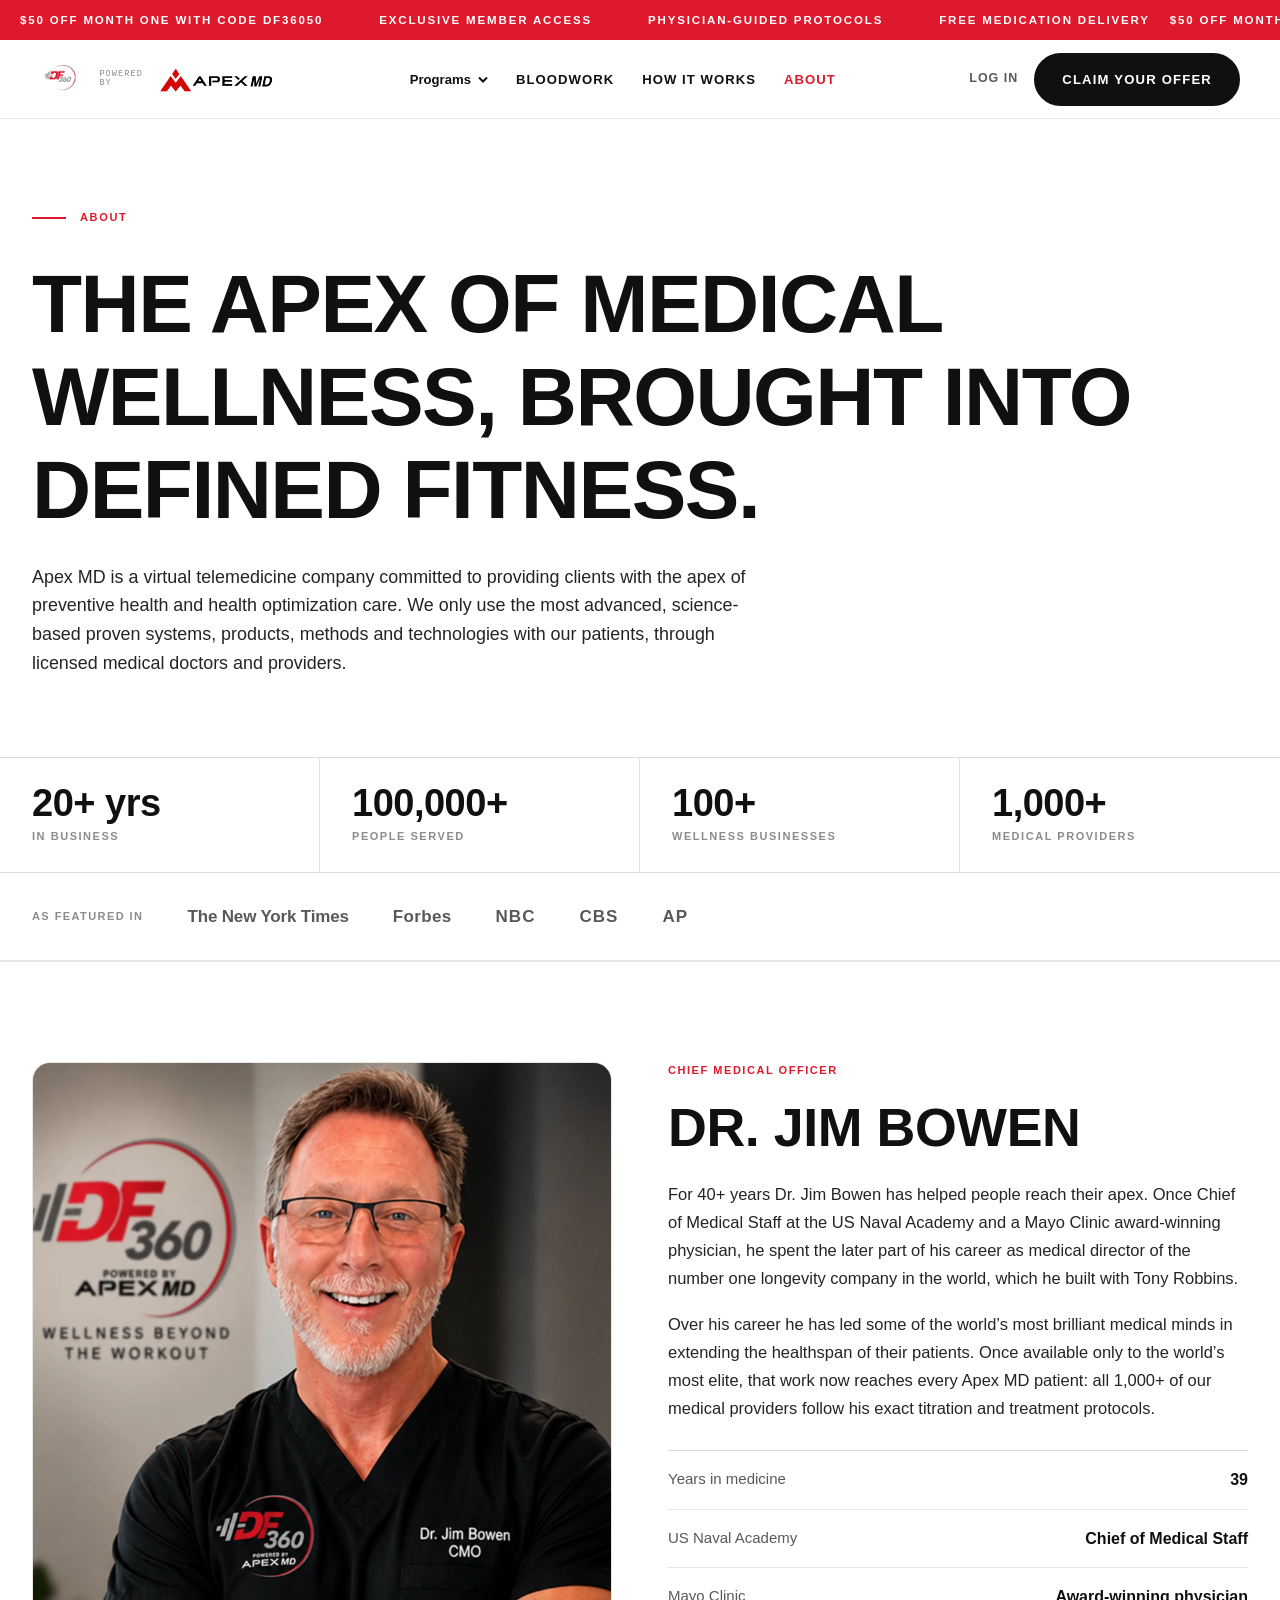
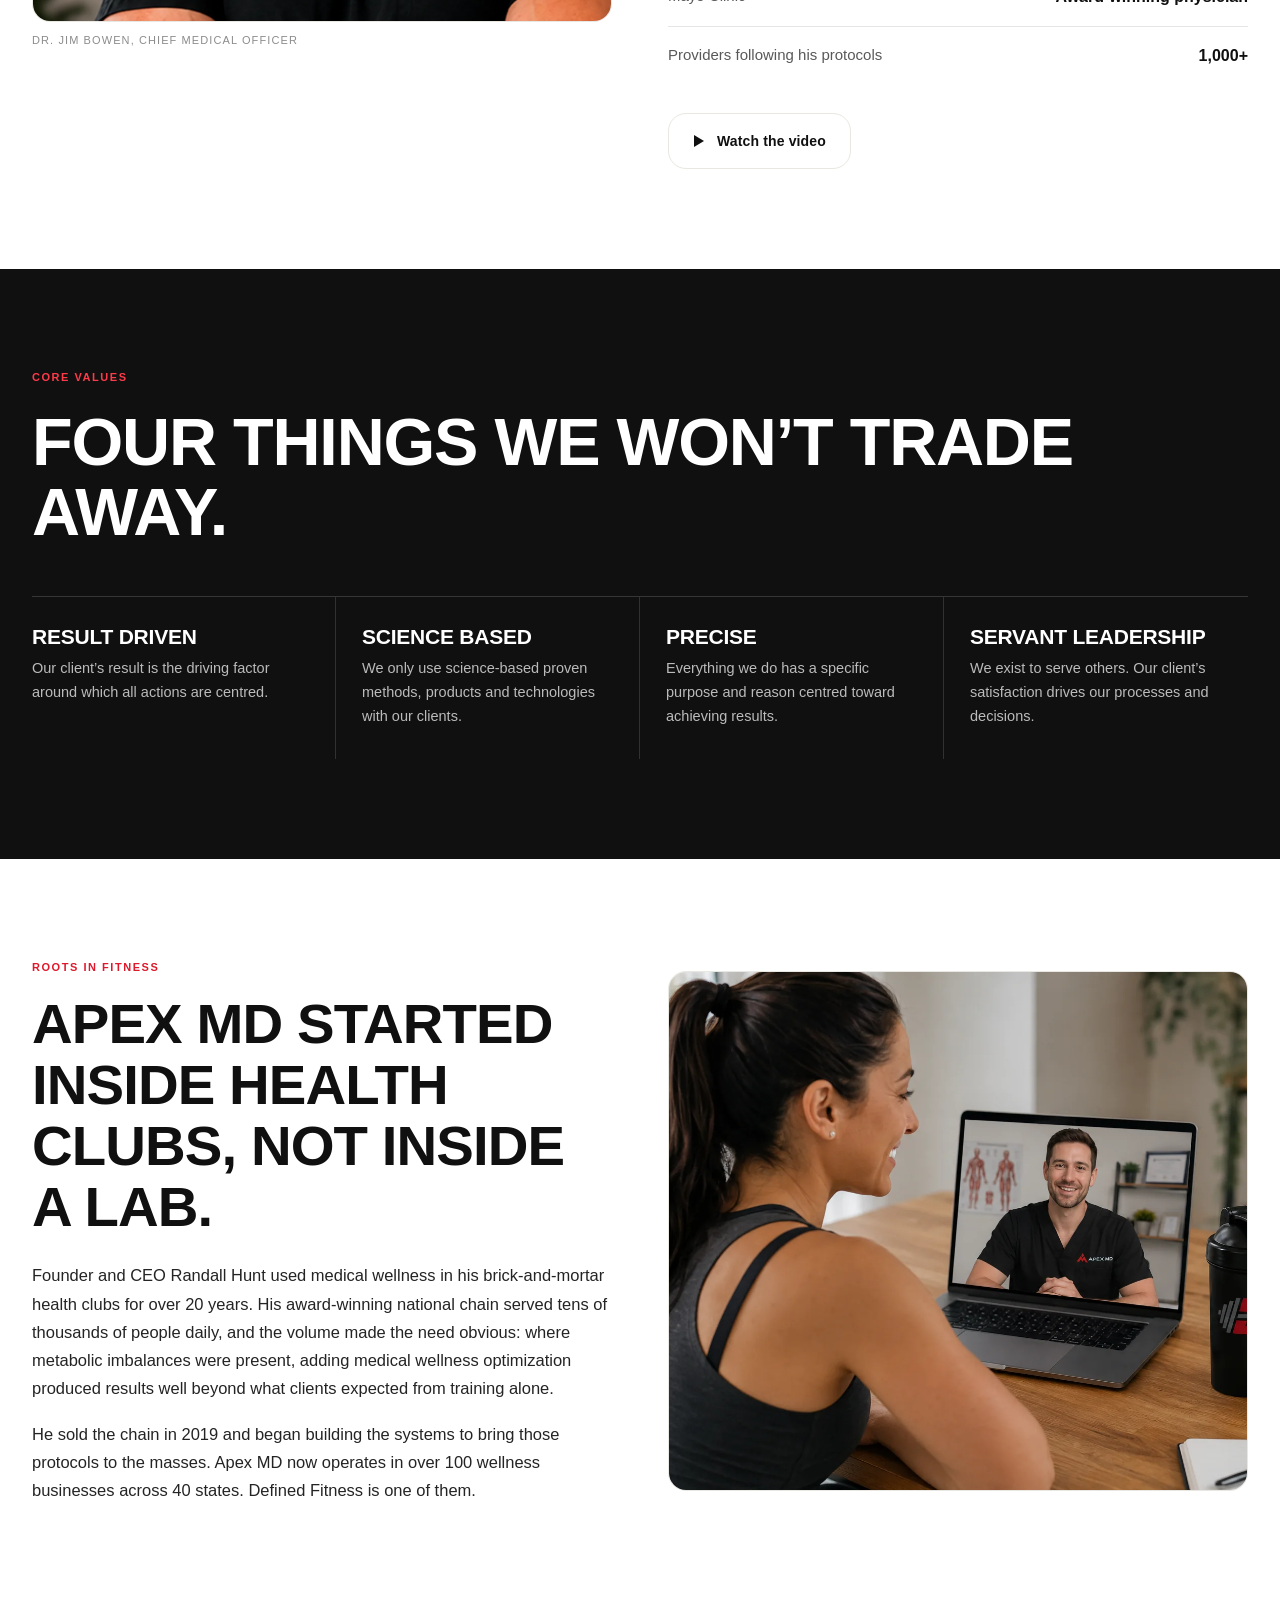
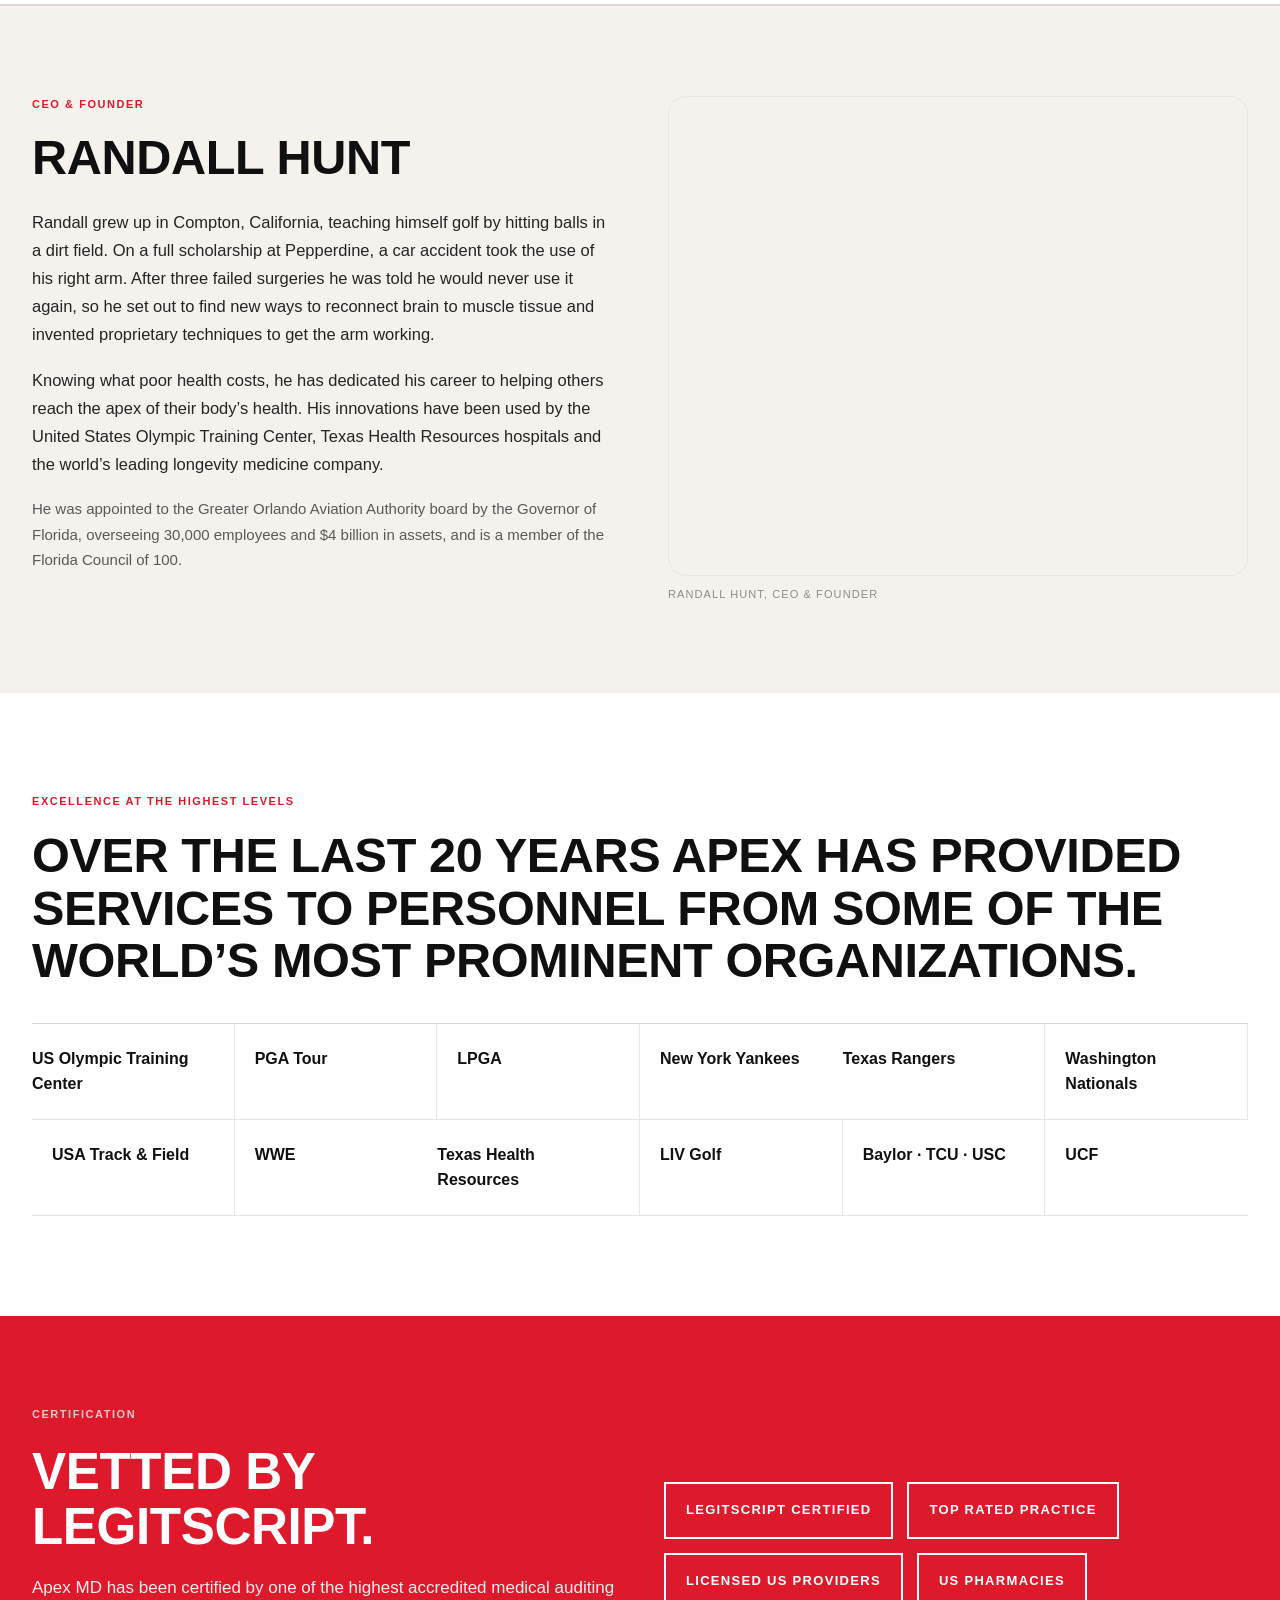
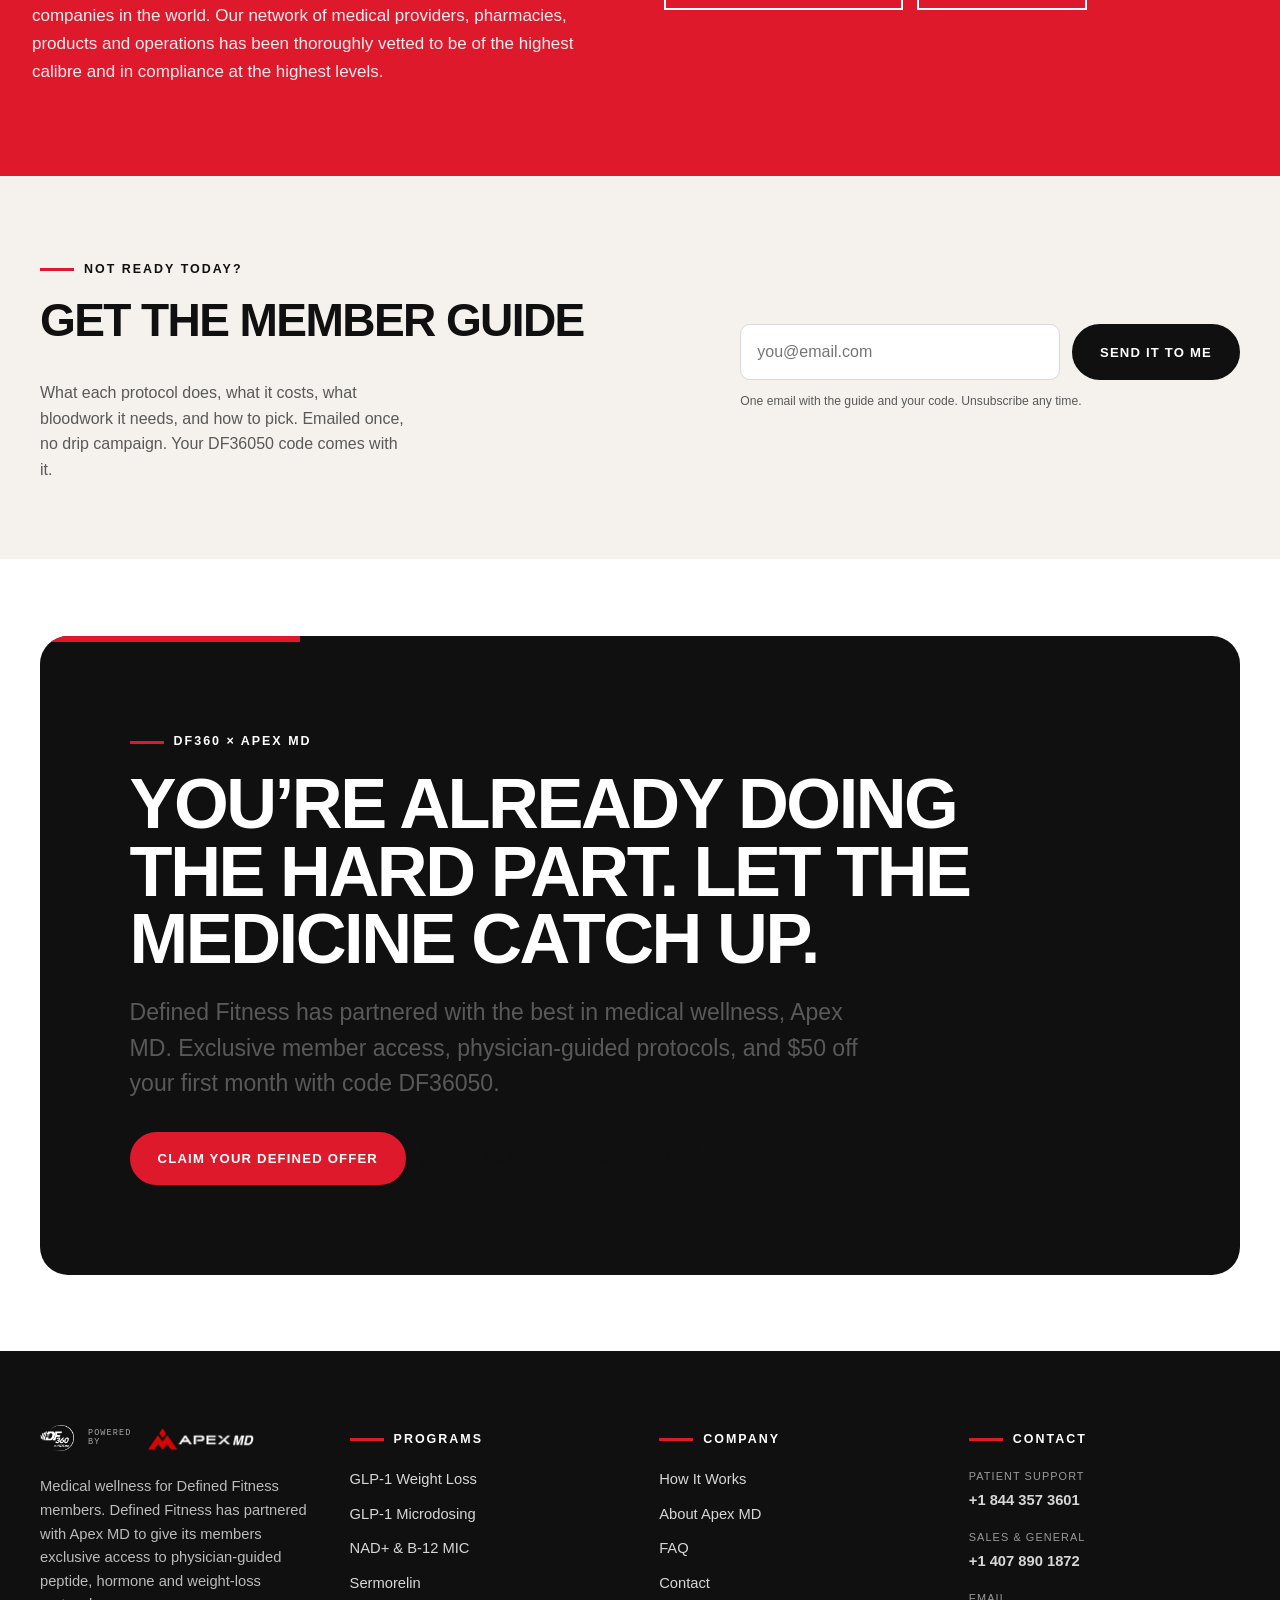
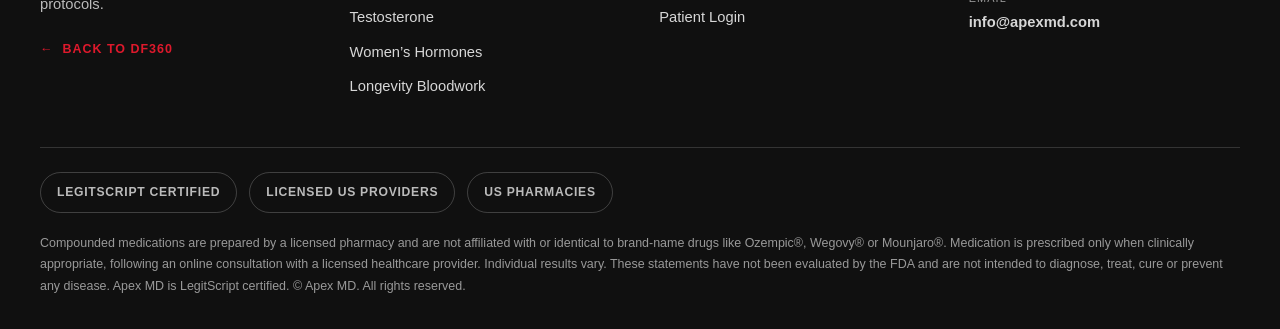
==== commit 276132a0: "Replace generic gym copy with Defined Fitness The copy was written to work for any partner club, so " ====
--- a/about.html
+++ b/about.html
@@ -96,7 +96,7 @@
         <span style="width: 34px; height: 2px; background: rgb(222, 25, 44); display: block;"></span>
         <span style="font-size: 11px; font-weight: 700; letter-spacing: 0.15em; text-transform: uppercase; color: rgb(222, 25, 44);">About</span>
       </div>
-      <h1 style="font-size: clamp(44px, 6.4vw, 96px); line-height: 1.14; letter-spacing: -0.018em; margin: 0px 0px 26px; max-width: 15em;">The Apex of Medical Wellness, Brought Into Your Gym.</h1>
+      <h1 style="font-size: clamp(44px, 6.4vw, 96px); line-height: 1.14; letter-spacing: -0.018em; margin: 0px 0px 26px; max-width: 15em;">The Apex of Medical Wellness, Brought Into Defined Fitness.</h1>
       <p style="font-size: clamp(16px, 1.4vw, 20px); line-height: 1.6; color: rgb(36, 36, 36); max-width: 42em; margin: 0px;">Apex MD is a virtual telemedicine company committed to providing clients with the apex of preventive health and health optimization care. We only use the most advanced, science-based proven systems, products, methods and technologies with our patients, through licensed medical doctors and providers.</p>
     </div>
     <div style="display: grid; grid-template-columns: repeat(auto-fit, minmax(200px, 1fr)); border-top: 1px solid rgb(217, 217, 217); max-width: 1320px; margin: 0px auto;">
@@ -281,7 +281,7 @@
       <h2>You’re Already Doing the Hard Part. Let the Medicine Catch Up.</h2>
       <p class="df-lead df-muted" style="margin-bottom: 30px;">Defined Fitness has partnered with the best in medical wellness, Apex MD. Exclusive member access, physician-guided protocols, and $50 off your first month with code DF36050.</p>
       <div style="display: flex; flex-wrap: wrap; gap: 14px;">
-        <a class="df-btn df-btn--red" href="https://formdefined.apexmd.com/?categoryId=weight-loss" target="_blank" rel="noopener">Claim Your Partner Offer</a>
+        <a class="df-btn df-btn--red" href="https://formdefined.apexmd.com/?categoryId=weight-loss" target="_blank" rel="noopener">Claim Your Defined Offer</a>
         <a class="df-btn df-btn--outline" href="how-it-works.html">Not Sure Where to Start?</a>
       </div>
     </div>
@@ -294,7 +294,7 @@
           <span style="font-family: var(--df-font-mono); font-size: 8.5px; line-height: 1.1; letter-spacing: 0.13em; text-transform: uppercase; color: rgba(255,255,255,0.62); white-space: nowrap;">Powered<br>by</span>
           <img src="img/df360/logo-apex-white.webp" alt="Apex MD" style="height: 30px; width: auto;" width="1784" height="477" loading="lazy" decoding="async">
         </div>
-        <p style="max-width: 34em; color: rgb(187, 187, 187); font-size: 0.92rem;">Medical wellness for people who already train. Defined Fitness has partnered with Apex MD to give members exclusive access to physician-guided peptide, hormone and weight-loss protocols.</p>
+        <p style="max-width: 34em; color: rgb(187, 187, 187); font-size: 0.92rem;">Medical wellness for Defined Fitness members. Defined Fitness has partnered with Apex MD to give its members exclusive access to physician-guided peptide, hormone and weight-loss protocols.</p>
         <a href="https://www.defined.com" style="display: inline-flex; align-items: center; gap: 9px; color: var(--df-red); font-size: 0.78rem; font-weight: 800; letter-spacing: 0.08em; text-transform: uppercase;"><span>←</span><span>Back to DF360</span></a>
       </div>
       <div>
@@ -382,7 +382,7 @@
             <div class="df-stat"><div class="df-stat__label" style="margin:0 0 6px">Commitment</div><div class="df-stat__num" style="font-size:1.6rem">Month to month</div></div>
           </div>
           <div style="display:flex;flex-wrap:wrap;gap:12px;align-items:center">
-            <a class="df-btn df-btn--red" id="spForm" href="#">Claim Your Partner Offer</a>
+            <a class="df-btn df-btn--red" id="spForm" href="#">Claim Your Defined Offer</a>
             <a class="df-btn df-btn--outline" id="spPage" href="#">Read the program first</a>
             <button class="df-btn df-btn--ghost" type="button" data-spquiz-back="1"><span aria-hidden="true">←</span> Back to questions</button>
           </div>
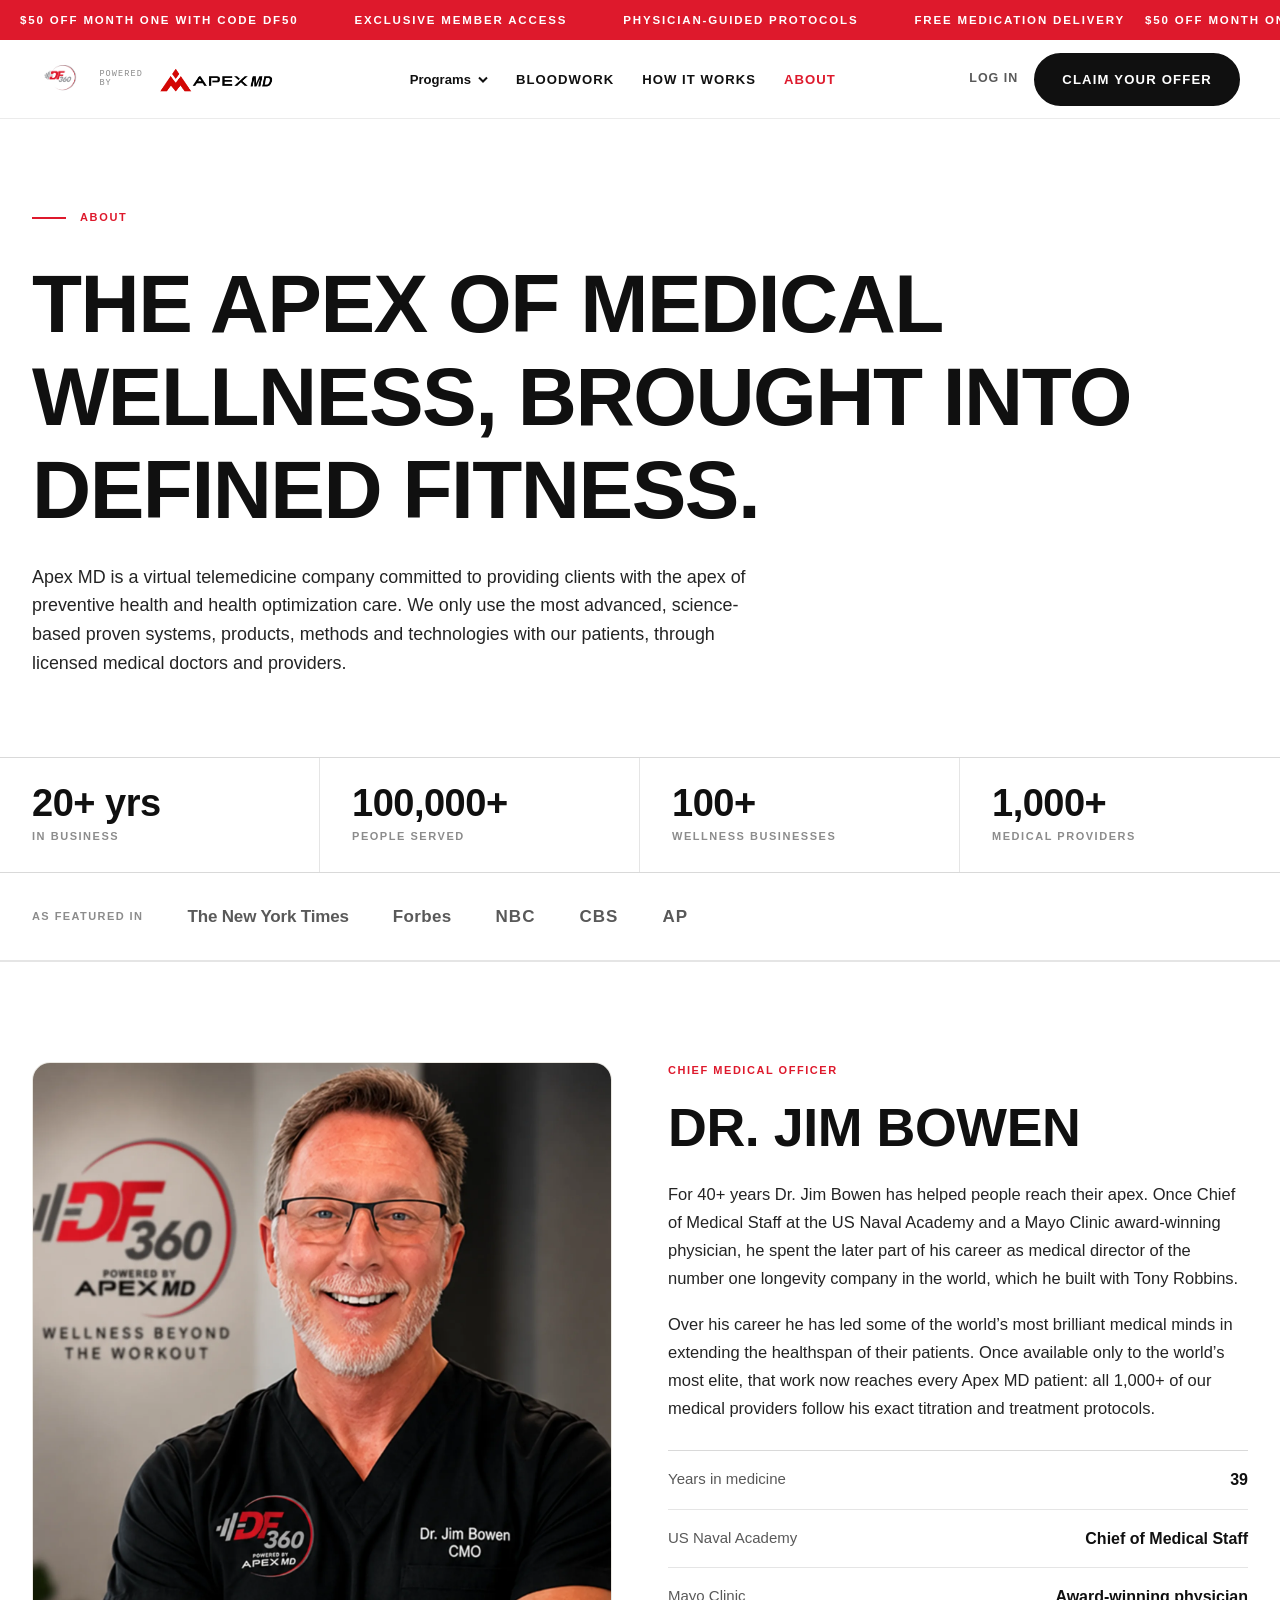
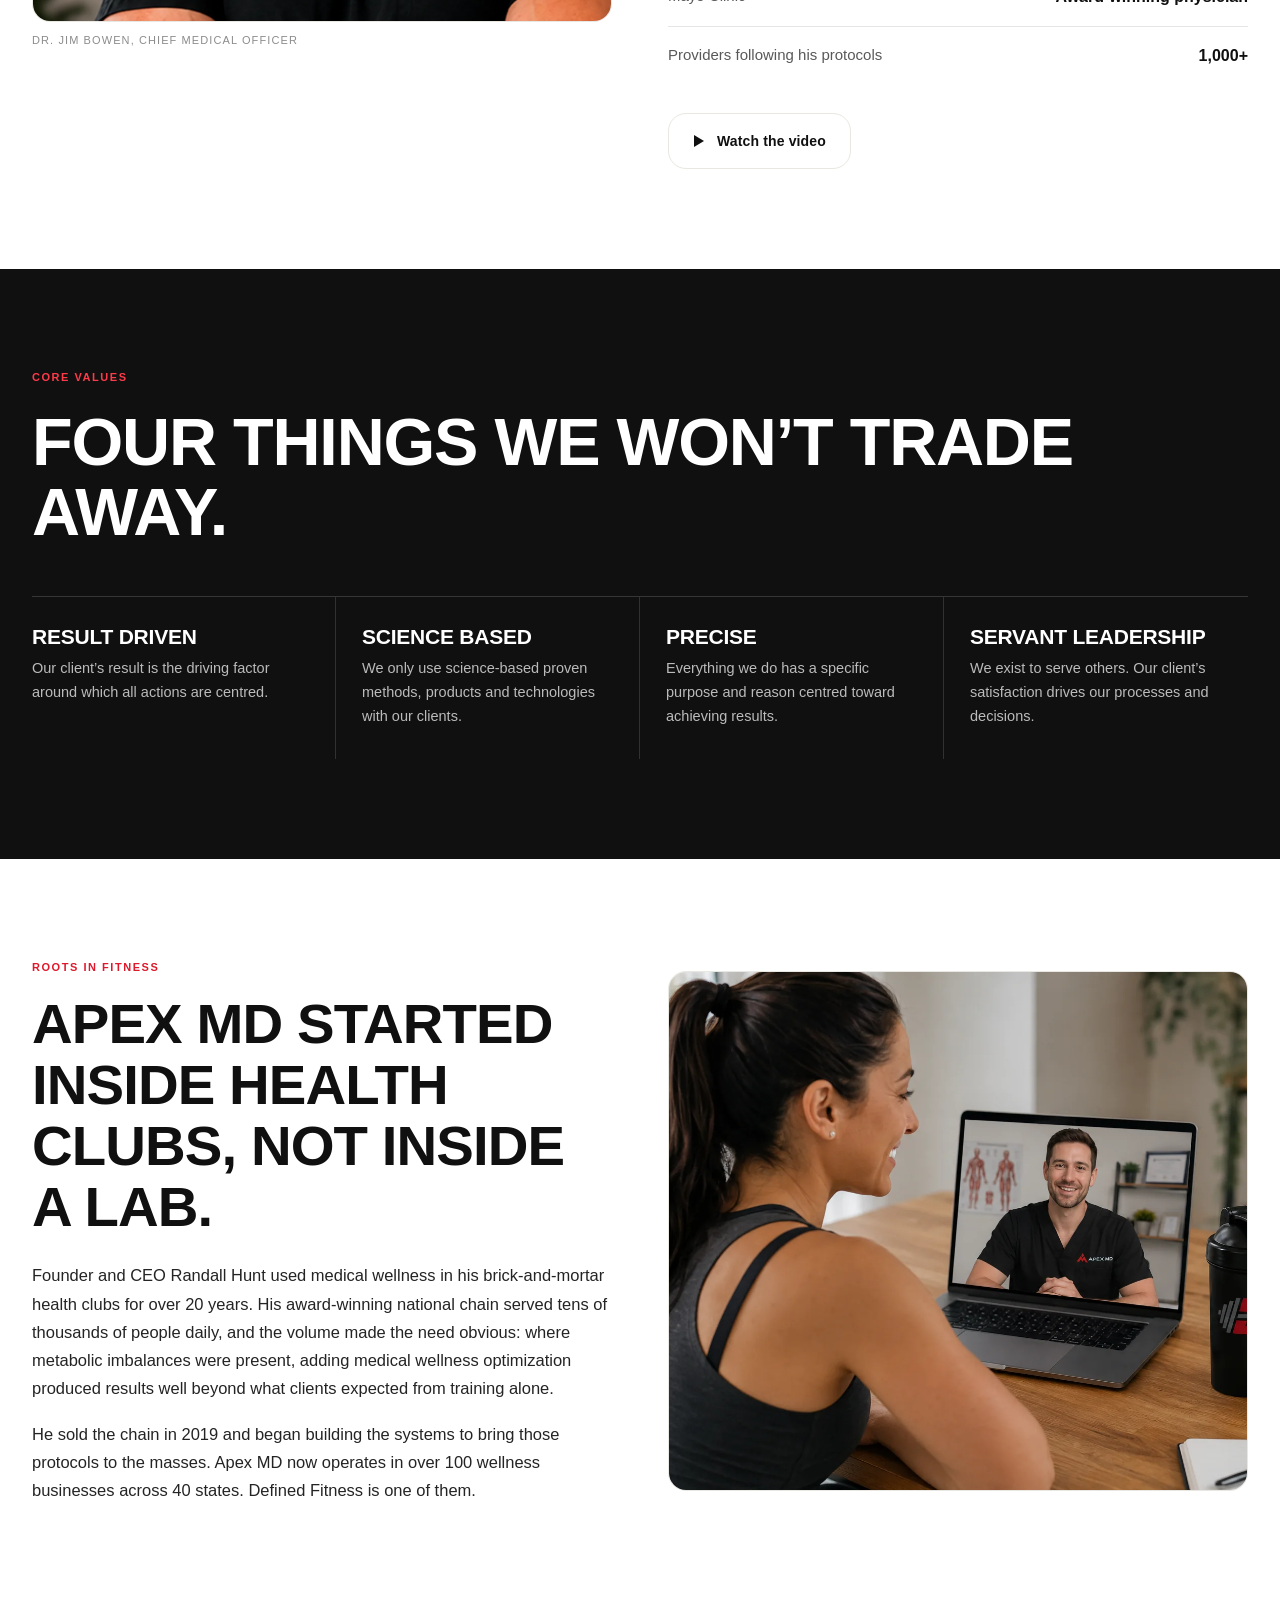
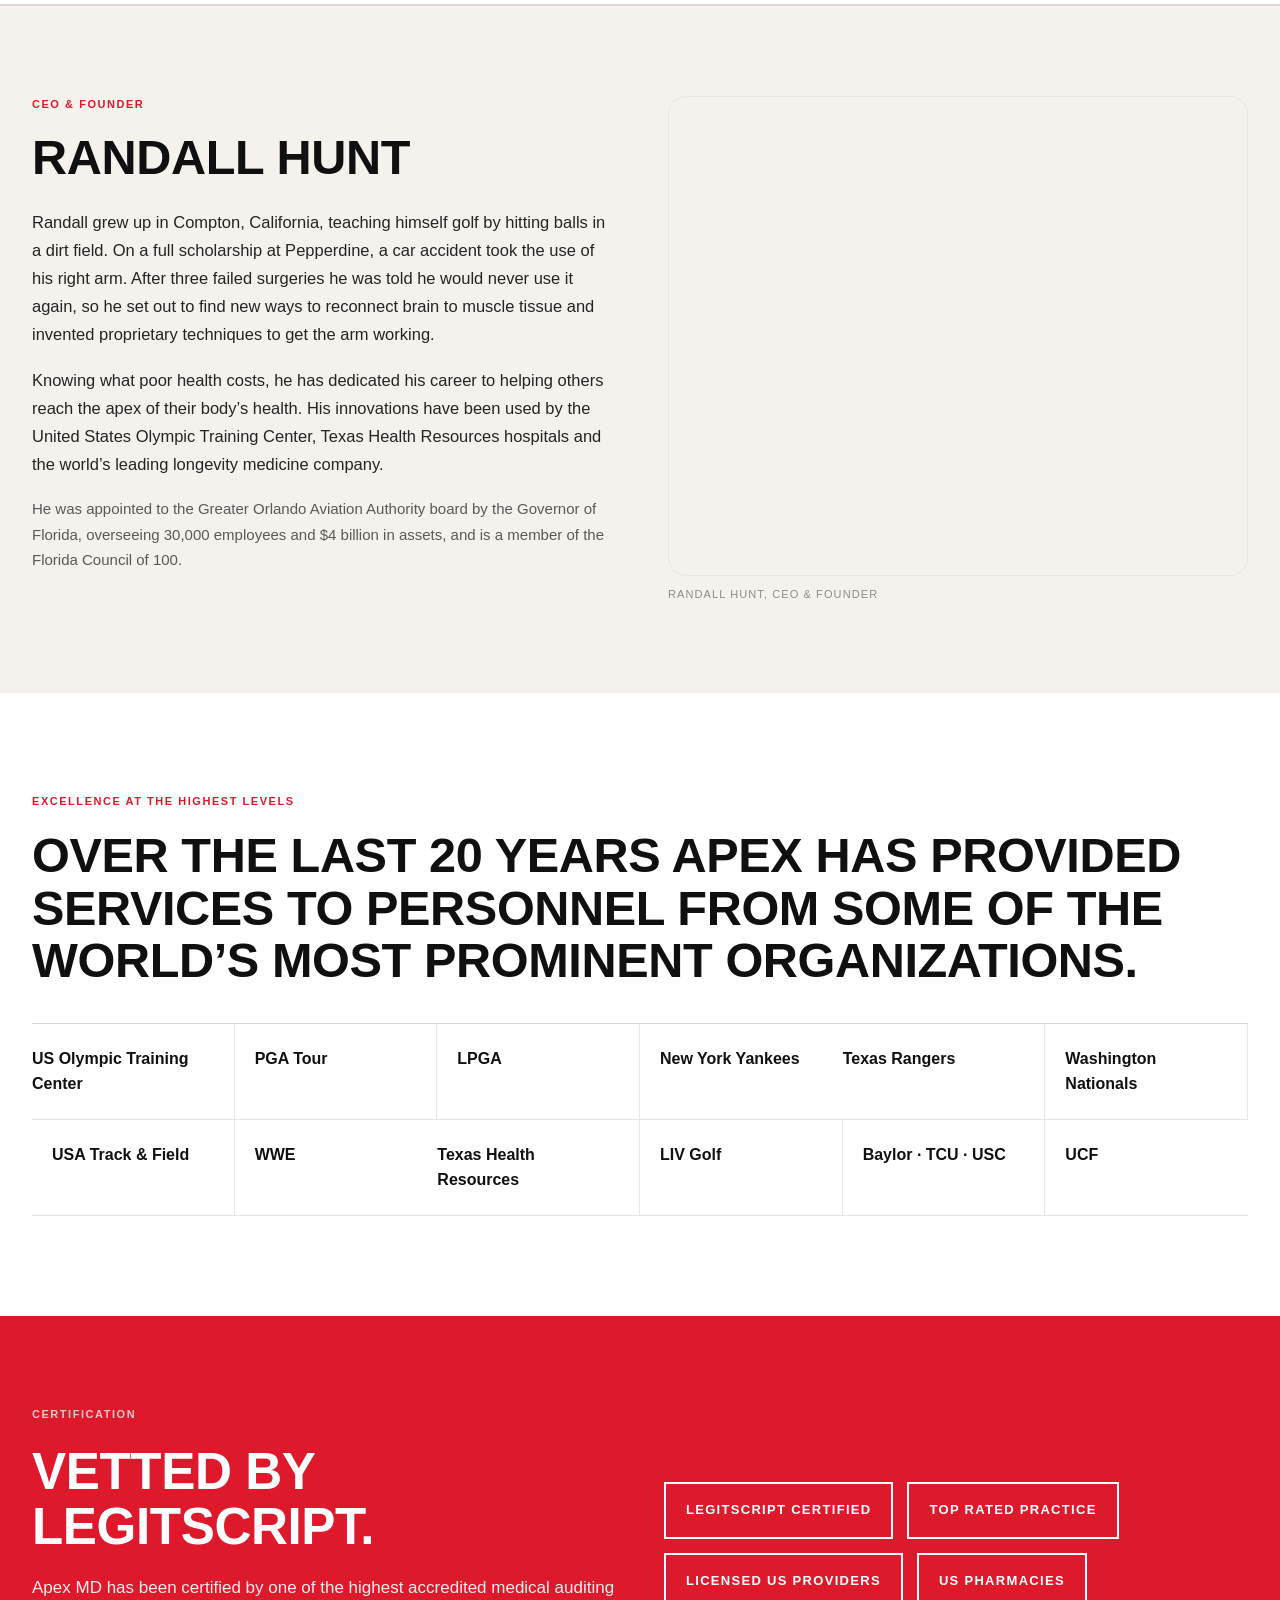
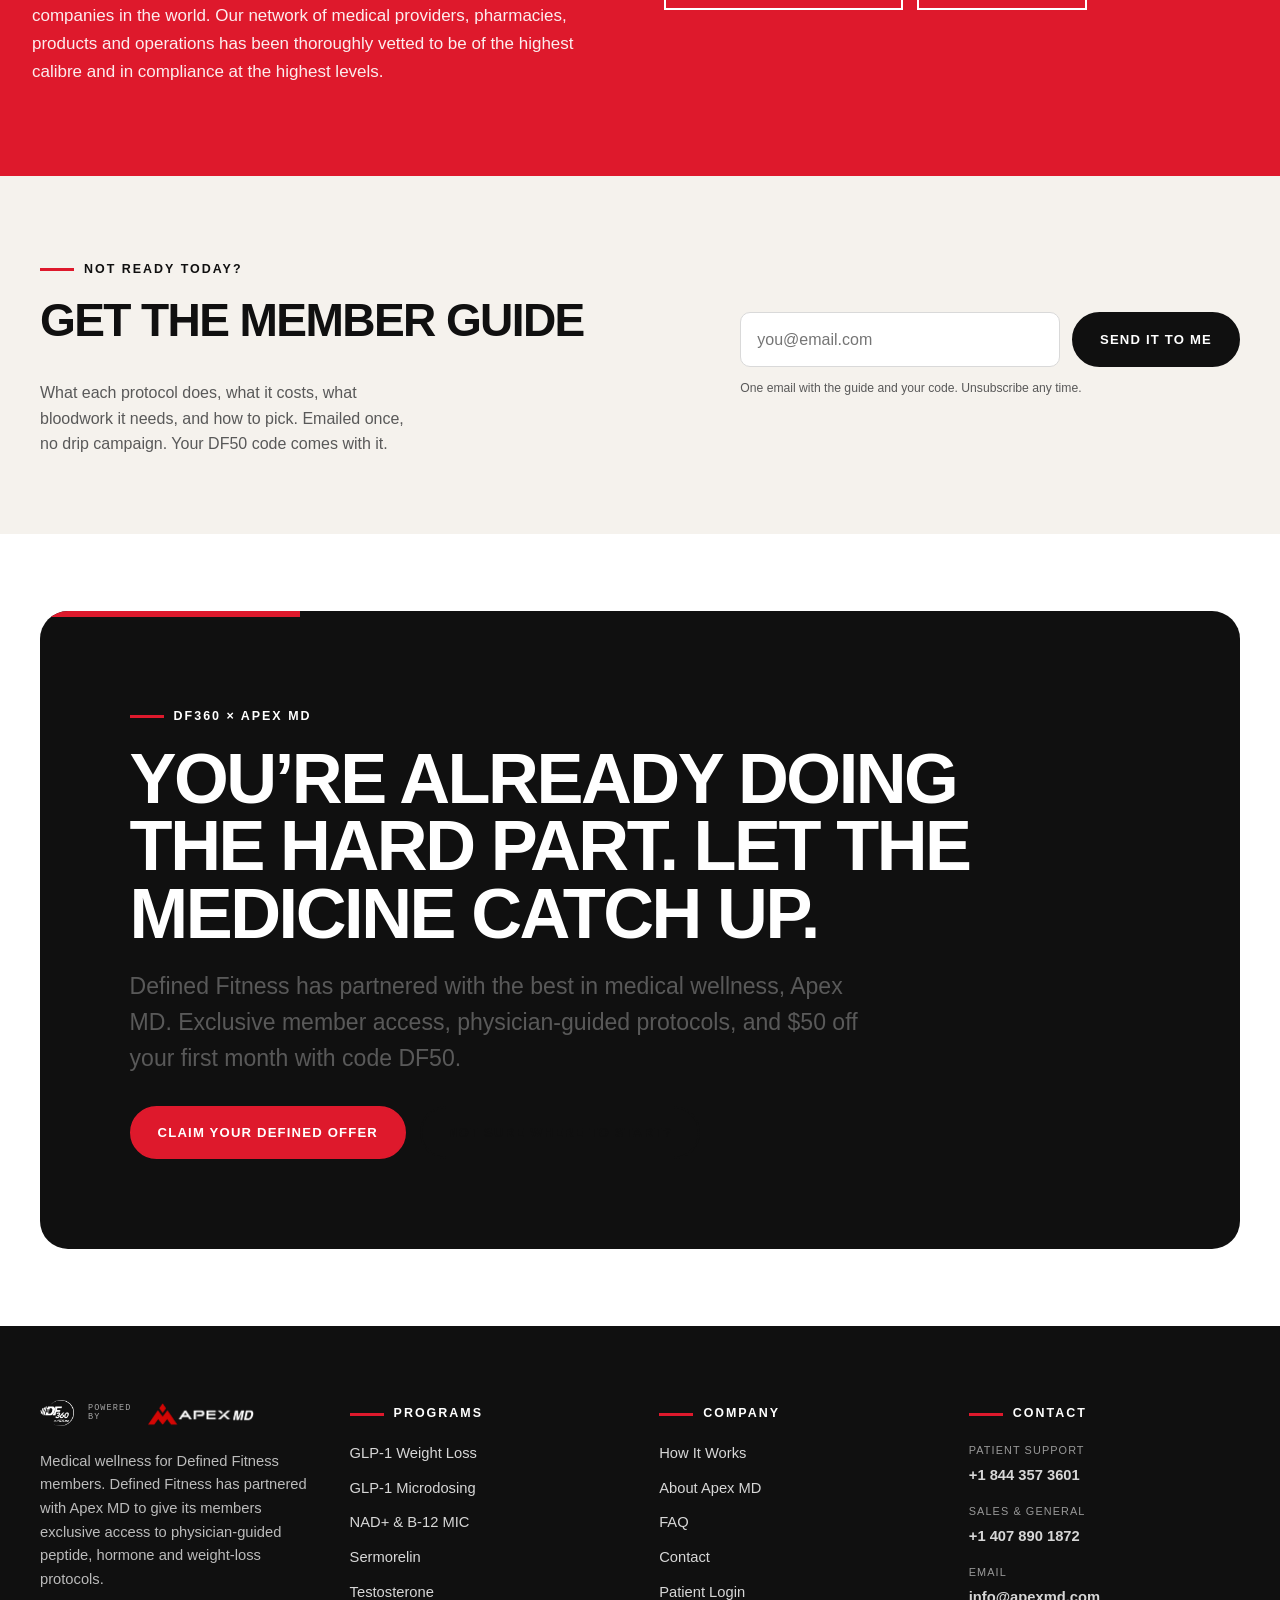
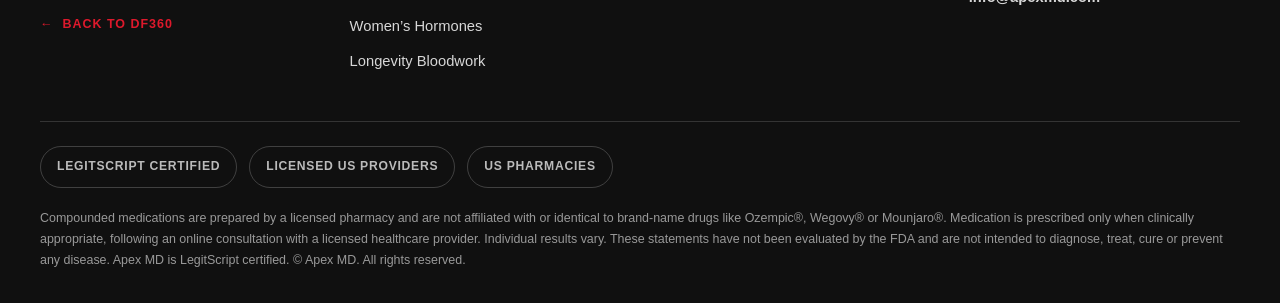
==== commit 16c19b28: "Set the real member codes: DF100 for GLP-1, DF50 for other programs The codes were placeholders (DF3" ====
--- a/about.html
+++ b/about.html
@@ -40,8 +40,8 @@
   <div class="sc-host" data-sc-name="_SiteHeader"><div style="position: sticky; top: 0px; z-index: 1000;">
   <div class="df-offerbar">
     <div class="df-offerbar__track">
-      <div class="df-offerbar__set"><span>$50 off month one with code DF36050</span><span>Exclusive member access</span><span>Physician-guided protocols</span><span>Free medication delivery</span></div>
-      <div class="df-offerbar__set" aria-hidden="true"><span>$50 off month one with code DF36050</span><span>Exclusive member access</span><span>Physician-guided protocols</span><span>Free medication delivery</span></div>
+      <div class="df-offerbar__set"><span>$50 off month one with code DF50</span><span>Exclusive member access</span><span>Physician-guided protocols</span><span>Free medication delivery</span></div>
+      <div class="df-offerbar__set" aria-hidden="true"><span>$50 off month one with code DF50</span><span>Exclusive member access</span><span>Physician-guided protocols</span><span>Free medication delivery</span></div>
     </div>
   </div>
   <header class="df-header" style="position: static;">
@@ -259,7 +259,7 @@
       <div>
         <div class="df-kicker">Not Ready Today?</div>
         <h2 style="font-size: clamp(2rem, 3.6vw, 3.4rem);">Get the Member Guide</h2>
-        <p class="df-muted" style="max-width: 42ch; margin: 0px;">What each protocol does, what it costs, what bloodwork it needs, and how to pick. Emailed once, no drip campaign. Your DF36050 code comes with it.</p>
+        <p class="df-muted" style="max-width: 42ch; margin: 0px;">What each protocol does, what it costs, what bloodwork it needs, and how to pick. Emailed once, no drip campaign. Your DF50 code comes with it.</p>
       </div>
       <div>
         
@@ -279,7 +279,7 @@
     <div class="df-cta">
       <div class="df-kicker" style="color: var(--df-white);">DF360 × Apex MD</div>
       <h2>You’re Already Doing the Hard Part. Let the Medicine Catch Up.</h2>
-      <p class="df-lead df-muted" style="margin-bottom: 30px;">Defined Fitness has partnered with the best in medical wellness, Apex MD. Exclusive member access, physician-guided protocols, and $50 off your first month with code DF36050.</p>
+      <p class="df-lead df-muted" style="margin-bottom: 30px;">Defined Fitness has partnered with the best in medical wellness, Apex MD. Exclusive member access, physician-guided protocols, and $50 off your first month with code DF50.</p>
       <div style="display: flex; flex-wrap: wrap; gap: 14px;">
         <a class="df-btn df-btn--red" href="https://formdefined.apexmd.com/?categoryId=weight-loss" target="_blank" rel="noopener">Claim Your Defined Offer</a>
         <a class="df-btn df-btn--outline" href="how-it-works.html">Not Sure Where to Start?</a>
